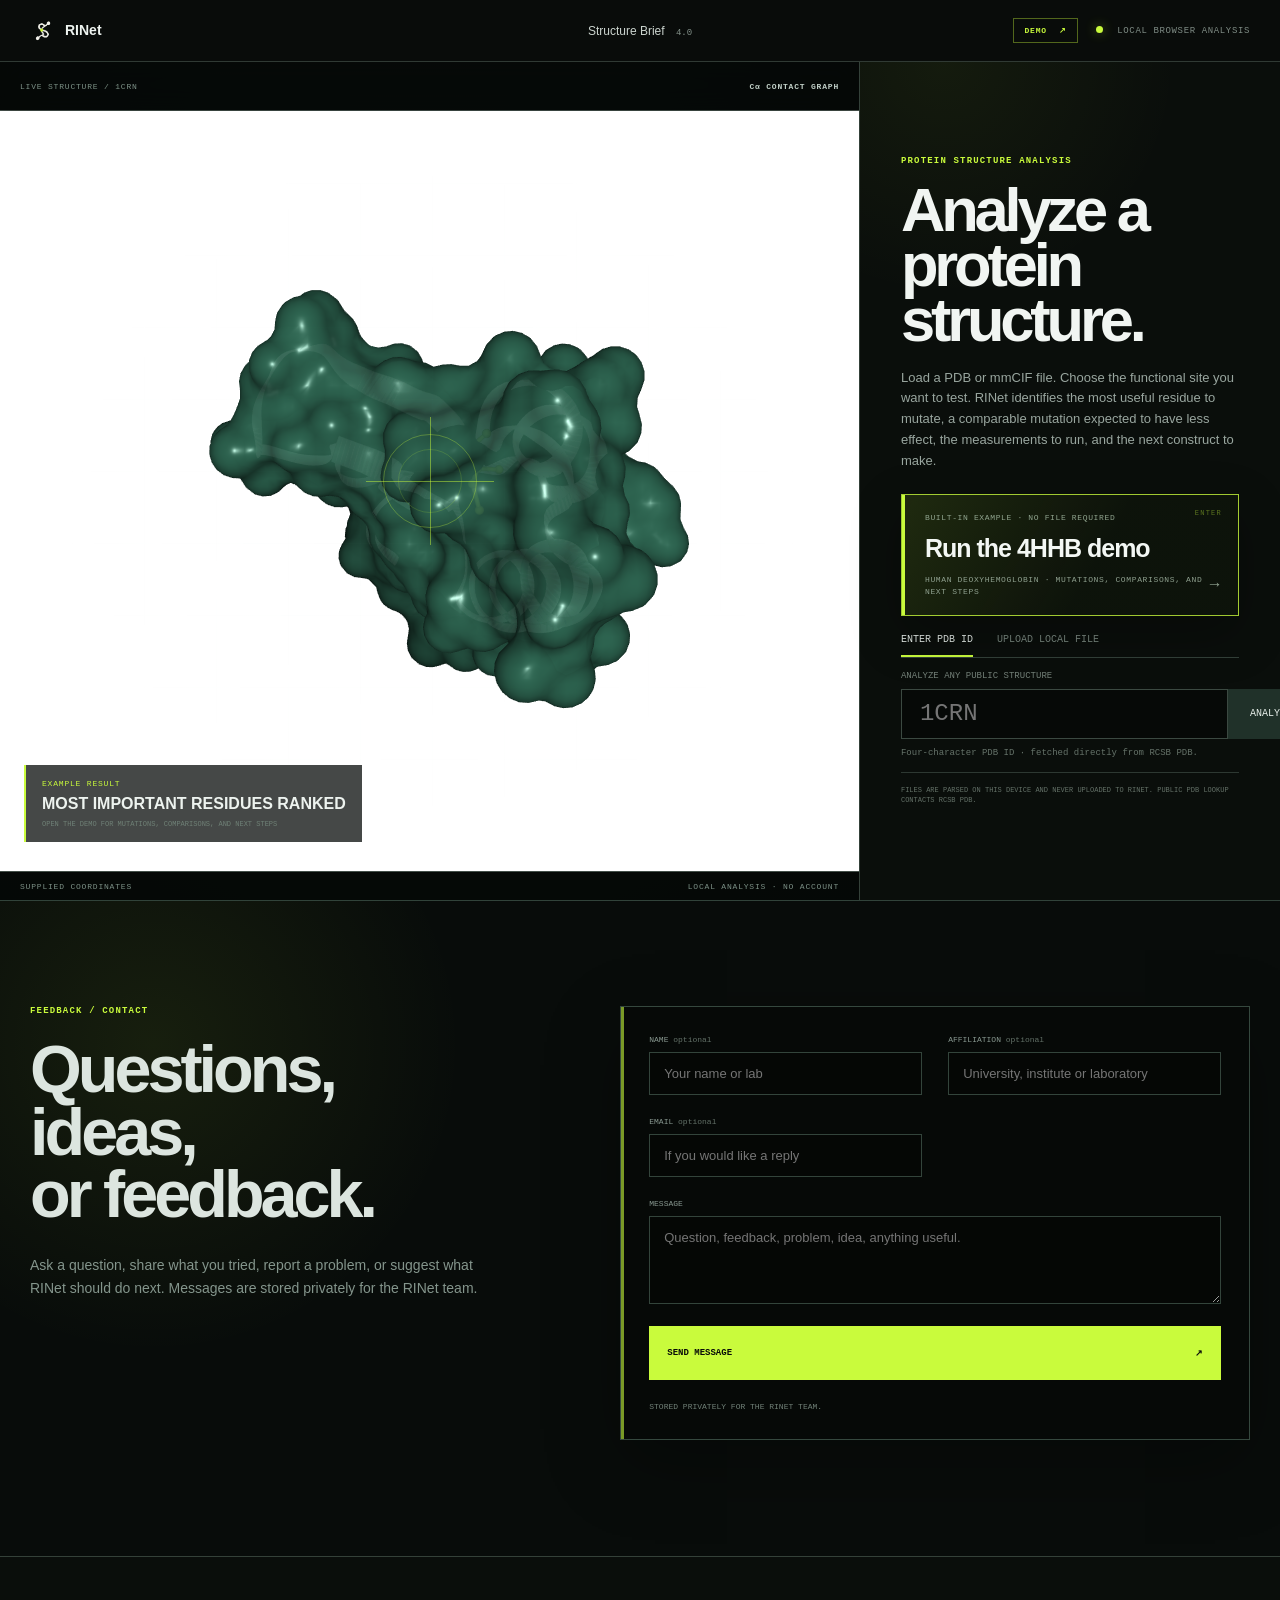
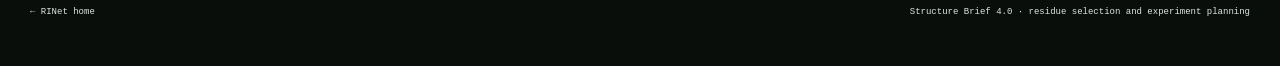
==== brief/index.html @ f5947a81 "Make demo instructions direct and actionable" ====
<!doctype html>
<html lang="en">
<head>
  <meta charset="utf-8">
  <meta name="viewport" content="width=device-width, initial-scale=1">
  <meta name="theme-color" content="#050806">
  <link rel="icon" type="image/png" sizes="any" href="/media/rinet-mark.png?v=20260816">
  <link rel="apple-touch-icon" href="/media/rinet-mark.png?v=20260816">
  <link rel="image_src" href="https://rinetlab.com/media/rinet-mark.png?v=20260816">
  <link rel="stylesheet" href="/contact.css?v=1">
  <link rel="stylesheet" href="/brief/brief.css?v=31">
  <title>Structure Brief | RINet</title>
  <meta name="description" content="Choose the protein site you care about. RINet identifies the most useful residue to mutate, a comparison mutation, the measurements to run, and what to test next.">
  <meta property="og:type" content="website">
  <meta property="og:url" content="https://rinetlab.com/brief/">
  <meta property="og:site_name" content="RINet">
  <meta property="og:title" content="RINet | Find the residue worth testing">
  <meta property="og:description" content="Choose a protein site, find the most useful residue to mutate, and get a comparison mutation and measurement plan.">
  <meta property="og:image" content="https://rinetlab.com/media/rinet-mark.png?v=20260816">
  <meta property="og:image:secure_url" content="https://rinetlab.com/media/rinet-mark.png?v=20260816">
  <meta property="og:image:type" content="image/png">
  <meta property="og:image:width" content="1254">
  <meta property="og:image:height" content="1254">
  <meta property="og:image:alt" content="RINet protein network mark">
  <meta itemprop="image" content="https://rinetlab.com/media/rinet-mark.png?v=20260816">
  <meta name="twitter:card" content="summary">
  <meta name="twitter:title" content="RINet | Find the residue worth testing">
  <meta name="twitter:description" content="Choose a protein site, find the most useful residue to mutate, and get a comparison mutation and measurement plan.">
  <meta name="twitter:image" content="https://rinetlab.com/media/rinet-mark.png?v=20260816">
  <meta name="twitter:image:alt" content="RINet protein network mark">
</head>
<body>
  <header class="app-header">
    <a class="brand" href="/"><img src="/media/rinet-mark.png?v=20260816" alt="">RINet</a>
    <div class="app-title">Structure Brief <i>4.0</i></div>
    <div class="header-actions"><a class="header-demo" href="/brief/?demo=1">Demo <span>↗</span></a><div class="privacy"><b></b> Local browser analysis</div></div>
  </header>

  <main>
    <section class="launch-screen" id="launchScreen" aria-labelledby="input-title">
      <div class="launch-visual" aria-label="Animated preview of the RINet structure analysis">
        <div class="preview-toolbar"><span>LIVE STRUCTURE / 1CRN</span><strong>Cα CONTACT GRAPH</strong></div>
        <div id="previewMolecule" aria-label="Protein structure preview"></div>
        <div class="preview-reticle" aria-hidden="true"><i></i><i></i></div>
        <div class="preview-callout"><span>EXAMPLE RESULT</span><strong>MOST IMPORTANT RESIDUES RANKED</strong><small>OPEN THE DEMO FOR MUTATIONS, COMPARISONS, AND NEXT STEPS</small></div>
        <div class="preview-footer"><span>SUPPLIED COORDINATES</span><span>LOCAL ANALYSIS · NO ACCOUNT</span></div>
      </div>

      <div class="launch-console">
        <p class="eyebrow">Protein structure analysis</p>
        <h1 id="input-title">Analyze a protein<br>structure.</h1>
        <p class="launch-summary">Load a PDB or mmCIF file. Choose the functional site you want to test. RINet identifies the most useful residue to mutate, a comparable mutation expected to have less effect, the measurements to run, and the next construct to make.</p>

        <button class="demo-button" id="demoButton" type="button">
          <span>Built-in example · no file required</span>
          <strong>Run the 4HHB demo</strong>
          <small>Human deoxyhemoglobin · mutations, comparisons, and next steps <b>→</b></small>
        </button>

        <div class="input-main">
          <div class="source-tabs" role="tablist" aria-label="Coordinate source">
            <button class="source-tab active" id="idTab" type="button" role="tab" aria-selected="true">Enter PDB ID</button>
            <button class="source-tab" id="fileTab" type="button" role="tab" aria-selected="false">Upload local file</button>
          </div>
          <div class="source-panel" id="idPanel">
            <form class="id-form" id="pdbForm">
              <label for="pdbId">Analyze any public structure</label>
              <div><input id="pdbId" name="pdbId" maxlength="4" autocomplete="off" spellcheck="false" placeholder="1CRN" aria-describedby="pdbHint"><button type="submit">Analyze</button></div>
              <small id="pdbHint">Four-character PDB ID · fetched directly from RCSB PDB.</small>
            </form>
          </div>
          <div class="source-panel hidden" id="filePanel">
            <input id="fileInput" type="file" accept=".pdb,.ent,.cif,.mmcif,text/plain" hidden>
            <button class="dropzone" id="dropzone" type="button">
              <span class="drop-icon">+</span>
              <strong>Choose or drop a PDB or mmCIF file</strong>
              <small>Coordinates stay in this tab · 25 MB recommended maximum</small>
            </button>
          </div>
        </div>

        <div class="status hidden" id="status" role="status"></div>
        <p class="boundary">Files are parsed on this device and never uploaded to RINet. Public PDB lookup contacts RCSB PDB.</p>
      </div>
    </section>

    <section class="results hidden" id="results" aria-live="polite">
      <div class="result-head">
        <div><p class="eyebrow">Analysis result</p><h2 id="structureName">Pending</h2></div>
        <form class="result-quick-form" id="resultPdbForm">
          <label for="resultPdbId">Or type another protein…</label>
          <div><input id="resultPdbId" name="resultPdbId" maxlength="4" autocomplete="off" spellcheck="false" placeholder="PDB ID" aria-label="Four-character PDB ID"><button type="submit" aria-label="Analyze this PDB ID">Analyze <span>→</span></button></div>
        </form>
        <div class="result-actions"><div class="receipt-id"><span>REPRODUCIBLE RECEIPT</span><strong id="receiptId">Pending</strong></div><button type="button" id="newAnalysis">Analyze another structure</button></div>
      </div>

      <nav class="section-rail" id="sectionRail" aria-label="Analysis sections" tabindex="0">
        <div class="section-rail-readout"><strong id="sectionCurrent">1</strong><span>/ 5</span><small id="sectionLabel">Structure</small></div>
        <ol>
          <li><a class="active" data-section-link data-section-label="Structure" href="#structureSection" aria-current="step"><i></i><span>Structure</span></a></li>
          <li><a data-section-link data-section-label="Design" href="#scoringSection"><i></i><span>Experiment design</span></a></li>
          <li><a data-section-link data-section-label="Sequence" href="#sequenceSection"><i></i><span>Sequence</span></a></li>
          <li><a data-section-link data-section-label="Checks" href="#validationSection"><i></i><span>Checks</span></a></li>
          <li><a data-section-link data-section-label="Plan" href="#decisionBrief"><i></i><span>Selected plan</span></a></li>
        </ol>
      </nav>

      <section class="molecule-workbench" id="structureSection" data-demo-section="Structure" aria-label="Interactive structure surface">
        <div class="molecule-stage-wrap">
          <div class="molecule-toolbar">
            <div><span>3D STRUCTURE</span><strong id="viewerLabel">Supplied coordinates</strong></div>
            <div class="viewer-controls">
              <button type="button" class="active" data-representation="surface">Surface</button>
              <button type="button" data-representation="cartoon">Cartoon</button>
              <label>Color <select id="viewerColor" aria-label="Structure color scheme"><option value="chain">Chain</option><option value="priority">RINet priority</option><option value="charge">Charge</option><option value="hydrophobicity">Hydrophobicity</option><option value="bfactor">B-factor / confidence field</option></select></label>
              <label>Background <select id="viewerBackground" aria-label="Viewer background"><option value="black">Black</option><option value="white">White</option></select></label>
              <button type="button" id="viewerSpin">Start rotation</button>
              <button type="button" id="viewerFit">Reset view</button>
            </div>
          </div>
          <div id="moleculeStage" aria-label="Rotatable molecular structure"></div>
          <div class="color-legend" id="colorLegend" aria-live="polite"><strong>CHAIN COLORS</strong><span id="colorLegendItems">Building legend…</span></div>
          <div class="surface-status" id="surfaceStatus" role="status"><i></i><div><span>STRUCTURE MAP</span><strong>BUILDING COLOR-CODED SURFACE</strong></div></div>
          <div class="analysis-reticle" aria-hidden="true"><i></i><i></i></div>
          <div class="structure-callout"><span>RESIDUE TO TEST FIRST</span><strong id="viewerCandidate">Pending</strong><small id="viewerCandidateReason">CALCULATING STRUCTURAL CONTACTS</small></div>
          <div class="viewer-readout"><span><b id="viewerCoverage">Pending</b> coordinate coverage</span><span><b id="viewerContacts">Pending</b> non-local contacts</span></div>
          <div class="viewer-boundary">SUPPLIED COORDINATES · STATIC STRUCTURE · NOT A TRAJECTORY</div>
        </div>
        <aside class="best-residues">
          <div class="intel-intro"><p class="eyebrow">Residue selection and experiment plan</p><h3>Choose the site you care about. RINet tells you what to build and measure.</h3><p class="hud-definition">RINet tests how strongly each residue is mechanically connected to the chosen site. It ranks the residues, proposes a small first mutation, and finds a structurally similar comparison mutation expected to affect the site less.</p><p id="hudThesis">Choose a functional site to find the first residue to test.</p></div>
          <div class="intel-cards">
            <article><span>BUILD THIS MUTATION FIRST</span><strong id="hudMutation">Pending</strong><small id="hudMutationNote">Waiting for coordinates</small></article>
            <article><span>BUILD THIS COMPARISON</span><strong id="hudControl">Pending</strong><small>Run it in the same batch as the first mutation and wild type.</small></article>
            <article class="intel-risk"><span>RESULT TO LOOK FOR</span><strong id="hudGate">Pending</strong><small id="hudGateNote">Only interpret function if abundance and fold/assembly remain acceptable.</small></article>
          </div>
          <div class="ranked-title"><span>10 MOST USEFUL RESIDUES TO TEST</span><small>Click any residue to see its mutation and experiment</small></div>
          <div id="bestResidueRows"></div>
          <p class="best-boundary">The ranking is recalculated for the functional site selected below. A result is useful when the mutation changes function more than its comparison and the protein still expresses and folds or assembles.</p>
        </aside>
      </section>

      <a class="result-scroll-cue" id="resultScrollCue" href="#scoringSection" aria-label="Continue to experiment design"><b>SCROLL</b><span id="scrollCueLabel">Next: design a controlled experiment</span><i></i></a>
      <button class="demo-skip-status" id="demoSkipStatus" type="button" aria-label="Stop the automatic tour"><span>Auto tour</span><strong>Scrolling… · click to stop</strong><i></i></button>

      <div class="analysis-status" id="analysisStatus" role="status">Analysis ready · coordinates remained on this device.</div>

      <div class="metric-strip">
        <div><span>Residues</span><strong id="residueMetric">Pending</strong></div>
        <div><span>Atoms</span><strong id="atomMetric">Pending</strong></div>
        <div><span>Chains</span><strong id="chainMetric">Pending</strong></div>
        <div><span>Structural contacts</span><strong id="contactMetric">Pending</strong></div>
        <div><span>Confidence / B field</span><strong id="bMetric">Pending</strong></div>
      </div>

      <section class="evidence-lab" id="scoringSection" data-demo-section="Panel" aria-labelledby="evidence-lab-title">
        <div class="evidence-lab-head">
          <div><p class="eyebrow">From protein structure to a lab-ready test</p><h3 id="evidence-lab-title">Find the most useful residue to mutate.</h3><p>Choose a ligand pocket, chain interface, or known functional residues. RINet calculates how strongly every other residue is mechanically connected to that site, ranks the residues, and gives the top mutation a structurally similar comparison mutation. Run both with wild type to test whether the selected residue has a specific functional effect.</p></div>
          <div class="lens-picker-wrap"><span>QUESTION TO TEST</span><div class="lens-picker" role="tablist" aria-label="Structural question">
            <button class="active" type="button" role="tab" aria-selected="true" data-scoring-lens="general">Best residue to test</button>
            <button type="button" role="tab" aria-selected="false" data-scoring-lens="ligand">Ligand-pocket residue</button>
            <button type="button" role="tab" aria-selected="false" data-scoring-lens="interface">Interface residue</button>
            <button type="button" role="tab" aria-selected="false" data-scoring-lens="allostery">Distant residue</button>
            <button type="button" role="tab" aria-selected="false" data-scoring-lens="stability">Protein stability</button>
            <button type="button" role="tab" aria-selected="false" data-scoring-lens="antibody">Antibody binding</button>
          </div><small>Choose the kind of residue you want to test. RINet will rerank the protein for that question.</small></div>
        </div>
        <nav class="experiment-spine" aria-label="Experiment workflow">
          <a href="#questionSetup"><span>01 · QUESTION</span><strong id="workflowQuestion">Which mutation is most likely to affect the chosen functional site?</strong><p class="workflow-answer"><b>Test this site and readout</b><em id="workflowTarget">Calculating…</em></p></a>
          <a href="#candidateControlStep"><span>02 · FIRST MUTATION</span><strong>Which residue should I mutate first?</strong><p class="workflow-answer"><b>Build this mutation</b><em id="workflowCandidate">Calculating…</em></p></a>
          <a href="#candidateControlStep"><span>03 · COMPARISON</span><strong>Which similar mutation should have less effect?</strong><p class="workflow-answer"><b>Build this comparison mutation</b><em id="workflowControl">Calculating…</em></p></a>
          <a href="#measurementStep"><span>04 · MEASUREMENTS</span><strong>What should I measure for every construct?</strong><p class="workflow-answer"><b>Run these measurements</b><em id="workflowMeasurements">Function + abundance + fold/assembly</em></p></a>
          <a href="#interpretationStep"><span>05 · INTERPRETATION</span><strong>Was the functional effect specific, or was the protein damaged?</strong><p class="workflow-answer"><b>Current result</b><em id="workflowInterpretation">Awaiting measurements</em></p></a>
          <a href="#interpretationStep"><span>06 · NEXT STEP</span><strong>What should I build after these results?</strong><p class="workflow-answer"><b>Do this next</b><em id="workflowNext">Enter the measurements to choose the next construct</em></p></a>
        </nav>
        <section class="target-director" aria-labelledby="targetDirectorTitle">
          <div class="target-director-copy"><span>01 / FUNCTIONAL SITE</span><h4 id="targetDirectorTitle">Which part of the protein do you want to affect?</h4><p>Choose a ligand pocket or chain interface, or enter residues already known to control activity. RINet recalculates which other residues are most strongly connected to that site.</p></div>
          <div class="target-director-controls">
            <label for="targetSelect">Resolved targets in this structure</label>
            <select id="targetSelect" aria-label="Functional target"></select>
            <label for="manualTargetInput">Known site residues (optional)</label>
            <div><input id="manualTargetInput" placeholder="A:87, A:92, B:145"><button id="applyManualTarget" type="button">Calculate this target</button></div>
            <p id="targetStatus" role="status">Building target choices from the coordinate record…</p>
          </div>
          <div class="mechanics-readout" aria-label="Mechanical response calculation">
            <article><span>SELECTED TARGET</span><strong id="mechanicalTargetLabel">Calculating…</strong><small id="mechanicalTargetCount">—</small></article>
            <article><span>ELASTIC NETWORK</span><strong id="mechanicalNetworkSize">Calculating…</strong><small>Uniform Cα springs at 8.5 Å</small></article>
            <article><span>CUTOFF CHECK</span><strong>8.0 / 8.5 / 9.0 Å</strong><small id="mechanicalSolverStatus">Three independent networks</small></article>
            <article><span>PRIMARY OUTPUT</span><strong>Residues most likely to affect this site</strong><small>Predicted change at the selected site when contacts around each residue are weakened</small></article>
          </div>
        </section>
        <div class="lens-context" id="questionSetup">
          <div class="assay-setup-copy"><span>01 / QUESTION</span><h4>Define the functional readout</h4><p>Name the measurement that represents function in your system. This changes the experiment sheet, not the structural calculation.</p></div>
          <div class="assay-setup-form"><label for="assayInput">Primary functional readout</label><div><input id="assayInput" maxlength="180" placeholder="Loading a suggested readout…"><button id="applyAssay" type="button">Use this readout</button><button id="resetAssay" class="secondary" type="button">Use RINet suggestion</button></div><div class="hypothesis-feedback" id="assayFeedback" role="status">Loading the suggested assay…</div></div>
        </div>

        <details class="calculation-details">
          <summary>See the physical model, equation, parameters, and exact ranking</summary>
          <div class="model-explanation"><span>SELECTED-SITE MECHANICAL RESPONSE</span><p id="lensDescription">Calculating the selected site response.</p><code id="mechanicalEquation">(H + λI)u = fₜ; Sᵢ(T) = Σe∋i ⟨[nₑ·(uₚ−u_q)]²⟩x,y,z; ΔJₜ ≈ εSᵢ</code><p id="mechanicalModelDetail">H is the anisotropic-network Hessian; balanced unit forces are applied to the selected site along x, y and z.</p><code id="scoreEquation">Loading exact ranking equation…</code></div>
        </details>

        <section class="adaptive-cycle" id="candidateControlStep" aria-labelledby="adaptive-cycle-title">
          <div class="adaptive-cycle-head">
            <div><span>02–03 / MUTATION + COMPARISON</span><h4 id="adaptive-cycle-title">Build the top mutation and its comparison in the same batch.</h4><p>Each proposed mutation is paired with a residue that has similar chemistry and local structure but is predicted to affect the chosen functional site less. If both mutations behave alike, the ranking did not identify a site-specific effect. Probable disulfides are excluded because breaking a covalent bond would confuse the result.</p></div>
            <div class="adaptive-cycle-actions">
              <label>Panel size <select id="adaptivePanelSize"><option value="6">6</option><option value="8" selected>8</option><option value="12">12</option></select></label>
              <button type="button" id="rebuildAdaptivePanel">Build a new construct list</button>
              <button type="button" id="downloadAdaptiveTemplate">Download result template</button>
              <label class="adaptive-import" for="adaptiveResultsFile">Import completed CSV<input id="adaptiveResultsFile" type="file" accept=".csv,text/csv" hidden></label>
            </div>
          </div>
          <div class="demo-data-note hidden" id="adaptiveDemoNote"><span>BUILT-IN DEMO</span><strong>Synthetic results are already filled.</strong><p>The % WT values below are not published 4HHB measurements. They are included only to demonstrate result classification and next-experiment selection.</p></div>
          <div class="adaptive-table-wrap">
            <table class="adaptive-table">
              <thead><tr><th>Construct</th><th>Why it is included</th><th>Residue / mutation</th><th>Structural rationale</th><th>Function<br><small>% WT</small></th><th>Abundance<br><small>% WT</small></th><th>Fold / assembly<br><small>% WT</small></th><th>Interpretation</th></tr></thead>
              <tbody id="adaptivePanelRows"><tr><td colspan="8">Building the first round…</td></tr></tbody>
            </table>
          </div>
          <div class="measurement-intro" id="measurementStep"><span>04 / MEASUREMENTS</span><strong>Enter three values for every construct.</strong><p>Function answers the biological question. Abundance and fold/assembly show whether the construct still produced usable protein. Without both quality checks, a functional loss cannot be assigned to the selected site.</p></div>
          <div class="adaptive-result-bar">
            <div><label>Functional-effect threshold <input id="adaptiveFunctionThreshold" type="number" min="1" max="100" step="1" value="20">%</label><label>Protein-quality cutoff <input id="adaptiveIntegrityFloor" type="number" min="1" max="100" step="1" value="75">% WT</label></div>
            <div><button type="button" class="secondary" id="loadAdaptiveExample">Fill example measurements</button><button type="button" id="analyzeAdaptiveResults">Tell me what the results mean and what to do next</button></div>
          </div>
          <div class="adaptive-status" id="adaptiveStatus" role="status"><strong>Construct list ready.</strong><span>Enter function, abundance, and fold/assembly for each construct, or use the CSV template.</span></div>
          <div class="adaptive-next" id="interpretationStep">
            <div><span>05–06 / RESULT + NEXT STEP</span><h5>Did the residue affect function, or did the mutation damage the protein?</h5><p id="adaptivePosteriorSummary">Complete all three measurements for at least two proposed mutations and one comparison mutation.</p></div>
            <div id="adaptivePosterior" class="adaptive-posterior"><span>No measurements entered</span></div>
            <div id="adaptiveNextRows" class="adaptive-next-rows"><p>Enter the measurements above. RINet will then state which construct to build next and why.</p></div>
          </div>
          <details class="design-details">
            <summary>How the residue ranking and comparison mutation are calculated</summary>
            <p class="design-details-lead">Every proposed mutation is ranked for the same user-chosen functional site. Its comparison residue has similar local chemistry and structure but a lower predicted effect on that site. Run both mutations to test whether the higher-ranked residue really gives a more specific result.</p>
            <div class="mechanism-hypotheses" aria-label="Targeted mechanical experiment logic">
              <article><span>01</span><strong>Define the target</strong><p>Use a ligand pocket, biological interface, or experimentally established residue set.</p></article>
              <article><span>02</span><strong>Solve the response</strong><p>Apply balanced forces to the target and solve the anisotropic elastic network along three axes.</p></article>
              <article><span>03</span><strong>Check robustness</strong><p>Repeat at 8.0, 8.5 and 9.0 Å so a fragile network cutoff does not silently drive the result.</p></article>
              <article><span>04</span><strong>Change local constraints</strong><p>Choose a substitution that removes or alters side-chain contacts without automatically choosing the most destructive mutation.</p></article>
              <article><span>05</span><strong>Run the comparison</strong><p>Test a structurally similar mutation predicted to affect the chosen site less. If both mutations behave alike, the ranking did not isolate a specific residue effect.</p></article>
            </div>
            <div class="adaptive-metrics" aria-label="Panel design diagnostics">
              <article><span>DISTANCE FROM FUNCTIONAL SITE</span><strong id="adaptiveCoverage">—</strong><small>Range of distances covered by the proposed mutations.</small></article>
              <article><span>RANKING STABILITY</span><strong id="adaptiveBaseline">—</strong><small>Average stability of the proposed mutations across the three network cutoffs.</small></article>
              <article><span>MEAN PREDICTED-EFFECT REDUCTION</span><strong id="adaptiveSeparation">—</strong><small>How much lower the comparison mutations rank for predicted effect on the chosen site.</small></article>
              <article><span>COMPARISON MUTATIONS</span><strong id="adaptiveControls">—</strong><small>Structurally similar residues predicted to affect the chosen site less.</small></article>
            </div>
          </details>
          <div class="prior-art-boundary">
            <div><span>SCIENTIFIC BASIS</span><strong>Established mechanics; a new experiment-design integration</strong></div>
            <article><a href="https://doi.org/10.1016/S0006-3495(01)76033-X" target="_blank" rel="noreferrer">Anisotropic Network Model ↗</a><p>A Cα elastic network provides the directional Hessian used for near-native collective response.</p></article>
            <article><a href="https://pmc.ncbi.nlm.nih.gov/articles/PMC2913187/" target="_blank" rel="noreferrer">Perturbation-response scanning ↗</a><p>Linear response to residue forces has been used to connect structural perturbations with observed conformational change.</p></article>
            <article><a href="https://doi.org/10.1016/j.jmb.2022.167696" target="_blank" rel="noreferrer">ENM parameter analysis ↗</a><p>The 8.5 Å primary cutoff and the three-cutoff check follow published evaluation of elastic-network parameterization.</p></article>
            <article><a href="https://pmc.ncbi.nlm.nih.gov/articles/PMC9017885/" target="_blank" rel="noreferrer">Dynamic Coupling Index ↗</a><p>Normalizing a site's response by background compliance is established; RINet extends the idea to a selected target-region cross-compliance contrast.</p></article>
            <article><a href="https://pmc.ncbi.nlm.nih.gov/articles/PMC8767309/" target="_blank" rel="noreferrer">Allosteric-site benchmark ↗</a><p>Energy-weighted bond-propensity methods show why predicted long-range effects should be benchmarked against known allosteric systems.</p></article>
            <article><span>RINET TARGETED MECHANOCHEMICAL CONTRAST</span><p>RINet links the calculation to the lab decision: choose a functional site; calculate which residues should affect it; check whether the ranking survives three network cutoffs; choose a mutation from observed local contacts; find a structurally similar comparison mutation; collect function, abundance and fold/assembly; then choose the next construct from the result. Prospective performance must still be established on held-out systems.</p></article>
          </div>
        </section>

        <div class="residue-inspector-heading"><p class="eyebrow">Residue-level audit</p><h4>Why this residue ranks above the comparison</h4><p>Inspect the predicted effect on the chosen site, stability across network cutoffs, local contacts, mutation chemistry, and the structurally matched comparison residue.</p></div>
        <div class="evidence-residue-picker" id="evidenceResiduePicker" aria-label="Top ten ranked residues"></div>
        <article class="selected-action" aria-labelledby="selected-action-title">
          <div class="selected-action-head"><div><span>WHAT TO DO WITH THIS RESIDUE</span><h4 id="selected-action-title"><strong id="selectedActionResidue">Pending</strong><em id="selectedActionScore">—</em></h4></div><p id="selectedActionBoundary">Structure-derived ranking; not a probability of function.</p></div>
          <div class="selected-action-buttons"><button type="button" id="copySelectedTest">Open experiment sheet</button><button type="button" id="downloadConstructs">Download construct list</button><button type="button" id="actionFocusStructure">Show in 3D</button><button type="button" id="actionOpenSequence">Show in sequence</button><button type="button" id="actionOpenExperiment">See full rationale</button></div>
          <div class="selected-action-grid">
            <div><span>WHY THIS RESIDUE RANKS FIRST</span><p id="selectedActionReason">Pending</p></div>
            <div><span>BUILD THESE CONSTRUCTS</span><p id="selectedActionMutation">Pending</p></div>
            <div><span>BUILD THIS COMPARISON</span><p id="selectedActionControl">Pending</p></div>
            <div><span>MEASURE THESE OUTPUTS</span><p id="selectedActionAssay">Pending</p></div>
          </div>
          <div class="selected-action-rule"><span>THIS RESULT SUPPORTS THE RESIDUE IF</span><p id="selectedActionRule">Pending</p></div>
          <p class="selected-action-status" id="selectedActionStatus" role="status">Select a ranked residue to update the construct and measurement plan.</p>
        </article>
        <section class="atomic-evidence" aria-labelledby="atomic-evidence-title">
          <div class="atomic-evidence-head">
            <div><span>COORDINATE EVIDENCE</span><h4 id="atomic-evidence-title">What atoms touch this residue?</h4><p id="atomicEvidenceIntro">Select a residue to inspect its atom-level partners before choosing a mutation.</p></div>
            <p>These atom contacts show what the side-chain replacement can change locally. The elastic-network calculation above estimates how strongly that residue is connected to the chosen functional site.</p>
          </div>
          <div class="atomic-evidence-metrics" aria-label="Atom-level interaction summary">
            <article><span>ATOMIC PARTNERS</span><strong id="atomicPartnerCount">—</strong><small>unique residue or bound-group partners</small></article>
            <article><span>POLAR PROXIMITY</span><strong id="atomicPolarCount">—</strong><small>N/O/S geometry; not formal H-bond assignment</small></article>
            <article><span>IONIC GEOMETRY</span><strong id="atomicIonicCount">—</strong><small>oppositely charged side-chain atoms</small></article>
            <article><span>HYDROPHOBIC</span><strong id="atomicHydrophobicCount">—</strong><small>non-polar side-chain contacts</small></article>
            <article><span>AROMATIC</span><strong id="atomicAromaticCount">—</strong><small>ring-atom proximity; not stacking energy</small></article>
            <article><span>LIGAND / METAL</span><strong id="atomicLigandCount">—</strong><small>direct bound-group contacts</small></article>
          </div>
          <div class="atomic-evidence-grid">
            <article>
              <div class="panel-head"><span>OBSERVED IN THIS MODEL</span><strong id="atomicEvidenceResidue">Pending</strong></div>
              <div class="atomic-evidence-rows" id="atomicEvidenceRows"><p>No residue selected.</p></div>
            </article>
            <article>
              <div class="panel-head"><span>FIRST MUTATION: CONTACT CAPABILITIES</span><strong id="atomicMutationLabel">Pending</strong></div>
              <p class="atomic-mutation-summary" id="atomicMutationSummary">The mutation-specific comparison will appear here.</p>
              <div class="atomic-change-rows" id="atomicChangeRows"></div>
              <p class="atomic-boundary" id="atomicBoundary">Side-chain replacement changes atom identity and geometry. A modeled mutant, energetic calculation, and experiment are still required.</p>
            </article>
          </div>
          <div class="atomic-contrast">
            <div><span>WHY THIS RESIDUE RANKS ABOVE ITS COMPARISON</span><strong id="atomicContrastTitle">Pending</strong><p id="atomicContrastSummary">The exact score differences will appear here.</p></div>
            <div class="atomic-contrast-rows" id="atomicContrastRows"></div>
          </div>
        </section>
        <div class="evidence-lab-grid">
          <article class="residue-audit">
            <div class="panel-head"><span>01 / SCORE BREAKDOWN</span><strong id="auditResidue">Pending</strong></div>
            <p id="auditSummary">Select a ranked residue to inspect every score component.</p>
            <div class="contribution-chart" id="contributionChart"></div>
            <div class="audit-detail"><span>MUTATION CHEMISTRY</span><p id="auditMutation">Pending</p></div>
            <div class="audit-detail"><span>WHY THIS COMPARISON WAS CHOSEN</span><p id="auditControl">Pending</p></div>
          </article>
          <article class="network-panel">
            <div class="panel-head"><span>02 / CONTACT GRAPH</span><strong>Force-directed layout</strong></div>
            <svg id="networkMap" viewBox="0 0 620 420" role="img" aria-label="Residue interaction network projection linked to the selected residue"></svg>
            <p>Each edge is a Cα contact under the active cutoff. Click any node to select that residue. The 2D positions are a graph layout, not a physical trajectory.</p>
          </article>
        </div>
      </section>

      <section class="scientific-contract" aria-labelledby="scientific-contract-title">
        <div class="contract-copy">
          <p class="eyebrow">Method scope</p>
          <h3 id="scientific-contract-title">What RINet calculates</h3>
          <p>RINet turns a known functional site into a residue mutation experiment. It builds a directional Cα elastic network, calculates how strongly every residue is connected to the chosen site, repeats the ranking at three contact cutoffs, checks what each substitution can change locally, and chooses a structurally similar comparison mutation predicted to affect the site less.</p>
        </div>
        <div class="contract-grid">
          <article><span>INPUT</span><strong>Structure</strong><p>Author chain IDs, residue numbering, ligands, missing atoms and quality fields remain visible.</p></article>
          <article><span>CALCULATION</span><strong>Target → mechanical response</strong><p>Directional elastic response, normalized cross-compliance, cutoff robustness, and mutation-specific local constraints.</p></article>
          <article><span>EXPERIMENT OUTPUT</span><strong>Mutation + comparison + next step</strong><p>Construct list, function and protein-quality measurements, result interpretation, and the next construct to build.</p></article>
          <article><span>MODEL REGIME</span><strong>Near-native linear mechanics</strong><p>Use atomistic energy, ensembles or MD as a separate layer when relaxation, solvent, kinetics or large state changes determine the question.</p></article>
        </div>
      </section>

      <section class="sequence-workbench" id="sequenceSection" data-demo-section="Sequence" aria-labelledby="sequence-title">
        <div class="sequence-head">
          <div><p class="eyebrow">Sequence and coordinates</p><h3 id="sequence-title">Sequence mapped to author residue numbering</h3></div>
          <div class="sequence-actions"><button type="button" id="copyFasta">View / copy FASTA</button><a id="openBlast" href="https://blast.ncbi.nlm.nih.gov/Blast.cgi?PROGRAM=blastp&amp;PAGE_TYPE=BlastSearch" target="_blank" rel="noreferrer">Open BLAST with sequence</a></div>
        </div>
        <div class="sequence-note" id="specialRegionNote">Author chain IDs and residue numbers are preserved. Missing coordinates and insertion codes are shown.</div>
        <div class="chain-tabs" id="sequenceChainTabs" role="tablist" aria-label="Sequence chain"></div>
        <div class="sequence-strip" id="sequenceStrip" aria-live="polite"></div>
        <div class="sequence-legend"><span><i class="rank-one"></i>primary</span><span><i class="ranked"></i>ranked</span><span><i class="selected"></i>selected</span><span><i class="cdr"></i>CDR heuristic</span><span>Conservation is <b>not scored</b> until an external sequence analysis is supplied.</span></div>
      </section>

      <section class="validation-studio" id="validationSection" data-demo-section="Checks" aria-labelledby="validation-title">
        <div class="validation-head">
          <div><p class="eyebrow">Mechanical-model checks</p><h3 id="validation-title">Does the target response survive basic challenges?</h3></div>
          <p>Known residues are applied after ranking. The panels report reference-site recovery, elastic-network cutoff sensitivity, and an optional second-structure comparison.</p>
        </div>
        <div class="validation-grid">
          <article><span>A / KNOWN-SITE RECOVERY</span><h4 id="benchmarkStatus">Checking benchmark manifest…</h4><div id="benchmarkRows"></div><p id="benchmarkBoundary"></p></article>
          <article><span>B / ELASTIC-CUTOFF SENSITIVITY</span><h4>Target-sensitivity stability at 8.0, 8.5 and 9.0 Å</h4><div id="sensitivityRows"></div><p>Large sensitivity-rank changes indicate dependence on network construction and lower the displayed robustness term.</p></article>
          <article><span>C / SECOND CONFORMATION</span><h4>Compare the same protein in another state</h4><input id="stateFileInput" type="file" accept=".pdb,.ent,.cif,.mmcif,text/plain" hidden><label id="stateFileButton" for="stateFileInput">Choose second PDB/mmCIF</label><div id="stateComparison">No second state loaded. RINet will compare matched chain/residue identifiers, contact changes and rank shifts.</div></article>
          <article><span>D / SCOPE OF THIS CHECK</span><h4>Reference check, not general validation</h4><p>The built-in known sites test whether the ranking recovers established structural anchors in selected examples. It is not a substitute for blinded multi-protein benchmarking against mutational, allosteric, evolutionary or MD datasets.</p></article>
          <article class="validation-import"><span>E / LAB BENCHMARK</span><h4>Test this ranking against your own mutational labels</h4><p>Import positive and negative residues for this structure. RINet reports AUROC for the complete score, target sensitivity, target distance and Cα degree. Optional conservation, MD or external scores are evaluated beside them.</p><div class="validation-import-actions"><input id="validationLabelsFile" type="file" accept=".csv,text/csv" hidden><label for="validationLabelsFile">Import label CSV</label><button type="button" id="downloadValidationTemplate">Download template</button></div><div id="validationImportResult">No label set imported. Required columns: chain, residue, known_functional. Optional: insertion, conservation_score, md_score, external_score.</div></article>
        </div>
      </section>

      <section class="ai-guidance" id="decisionBrief" data-demo-section="Experiment" aria-labelledby="guidance-title">
        <div class="guidance-heading">
          <div><p class="eyebrow">Experiment for the selected residue</p><h3 id="guidance-title">Build these constructs, run these measurements, then make this decision</h3></div>
          <div class="deterministic-seal"><strong>CALCULATION DETAILS</strong><span>REPRODUCIBLE RANKING</span><small>The score equation and structural evidence are shown above.</small></div>
        </div>
        <div class="guidance-summary">
          <article class="summary-identity"><span>PDB ANNOTATION</span><strong id="guidanceIdentity">Protein structure</strong><small id="guidanceIdentityNote">Reading the coordinate record.</small></article>
          <article class="summary-use"><span>RELEVANT ASSAY</span><strong id="guidanceUseCase">Experiment design</strong><small id="guidanceUseCaseNote">Based on the supplied metadata and structure.</small></article>
          <article class="summary-action"><span>BUILD THIS MUTATION FIRST</span><strong id="guidanceMutation">Pending</strong><small id="guidancePrimaryReason">Waiting for analysis</small></article>
          <article class="summary-gate"><span>RESULT TO LOOK FOR</span><strong id="guidanceGate">Pending</strong><small id="guidanceConfidence">Input quality will appear here.</small></article>
        </div>
        <div class="guidance-grid">
          <article><span>01 / QUESTION</span><p id="guidanceHypothesis">The structural question will appear here.</p></article>
          <article><span>02 / DO THIS</span><p id="guidanceExperiment">The mutations and measurements will appear here.</p></article>
          <article><span>03 / RESULT THAT SUPPORTS IT</span><p id="guidanceAdvance">The result to look for will appear here.</p></article>
          <article><span>04 / IF IT DOES NOT</span><p id="guidanceStop">The next action will appear here.</p></article>
        </div>

        <section class="discovery-radar" aria-labelledby="discovery-title">
          <div class="discovery-head">
            <div><p class="eyebrow">Experiment template</p><h4 id="discovery-title">Select the intended use</h4></div>
            <p>Choose the kind of study you are running. This updates the measurements below; it does not change the residue ranking.</p>
          </div>
          <div class="discovery-modes" role="tablist" aria-label="Experiment type">
            <button class="active" type="button" role="tab" aria-selected="true" data-discovery-mode="biology"><span>01</span>STRUCTURE–FUNCTION</button>
            <button type="button" role="tab" aria-selected="false" data-discovery-mode="engineering"><span>02</span>ENGINEERING</button>
            <button type="button" role="tab" aria-selected="false" data-discovery-mode="translation"><span>03</span>VARIANT</button>
            <button type="button" role="tab" aria-selected="false" data-discovery-mode="mechanism"><span>04</span>MECHANISM</button>
          </div>
          <div class="discovery-console">
            <div class="discovery-thesis">
              <span id="discoveryModeLabel">BIOLOGY MODE</span>
              <h5 id="discoveryTitle">General structure–function test</h5>
              <p id="discoveryThesis">Build the highest-ranked mutation and its structurally matched comparison.</p>
              <div class="discovery-grounding"><i></i><span id="discoveryGrounding">Source: supplied PDB metadata, coordinates, and residue graph.</span></div>
            </div>
            <div class="discovery-panels">
              <article><span>TEST</span><p id="discoveryOpportunity">Build the selected mutation, its comparison mutation, and wild type.</p></article>
              <article><span>MEASURE</span><p id="discoveryProgram">Measure molecular integrity before the protein-specific functional readout.</p></article>
              <article><span>DECISION</span><p id="discoveryQuestion">Did the proposed mutation change function more than the comparison mutation while the fold remained intact?</p></article>
            </div>
          </div>
          <div class="deterministic-note"><span>WHAT CHANGES</span><p>The study type changes the measurement plan. The selected residue and comparison mutation still come from the structure calculation above.</p></div>
        </section>

        <section class="experiment-blueprint" aria-labelledby="blueprint-title">
          <div class="blueprint-head"><span>EXPERIMENT PLAN</span><h4 id="blueprint-title">Selected-residue assay plan</h4><p>Begin with the smallest chemical perturbation. Measure protein quality before interpreting the functional readout.</p></div>
          <div class="blueprint-grid">
            <article class="mutation-ladder"><span>A / MUTATION SET</span><h5>Side-chain perturbations</h5><ol><li><b>First probe</b><strong id="mutationConservative">Pending</strong><small>Smallest interpretable property change available; not assumed to be functionally conservative.</small></li><li><b>Property removal</b><strong id="mutationNeutral">Pending</strong><small>Removes or reduces the main side-chain property.</small></li><li><b>Stronger follow-up</b><strong id="mutationStress">Pending</strong><small>Used only after the first construct can be interpreted.</small></li></ol></article>
            <article class="assay-gates"><span>B / MEASUREMENT ORDER</span><h5>Measurements</h5><ol><li><b>0</b><p>Confirm author numbering, expression-construct sequence, and assay dynamic range.</p></li><li><b>1</b><p id="guidanceIntegrity">Check abundance plus one folding or stability readout.</p></li><li><b>2</b><p id="guidanceFunction">Measure the protein-specific functional output.</p></li><li><b>3</b><p id="guidanceSpecificity">Run the proposed mutation, comparison mutation, and wild type in the same batch.</p></li></ol></article>
            <article class="diagnostic-matrix"><span>C / WHAT THE RESULT MEANS</span><h5>Four common outcomes</h5><div><b>Function changes; quality holds</b><p id="diagnosticAdvance">Repeat the result, then test a stronger mutation at the same residue.</p></div><div><b>Function and quality both fall</b><p id="diagnosticFold">Treat as a stability, expression, or assembly defect first.</p></div><div><b>Both mutations behave alike</b><p id="diagnosticControl">Do not prioritize this residue; test the next-ranked residue or revise the assay.</p></div><div><b>No measurable effect</b><p id="diagnosticNext">Check assay sensitivity, then build the next-ranked mutation.</p></div></article>
            <article class="alternative-models"><span>D / OTHER POSSIBLE CAUSES</span><h5>What else could explain the result?</h5><ul><li id="alternatePacking">Local packing change rather than a specific functional pathway.</li><li id="alternateExpression">Expression, trafficking or folding loss rather than site-specific biology.</li><li id="alternateContext">The supplied static state may not represent the assay-relevant conformation.</li></ul><div class="next-site"><span>IF INCONCLUSIVE, BUILD THIS NEXT</span><strong id="guidanceNext">Pending</strong></div></article>
          </div>
        </section>

        <div class="guidance-note"><strong>Interpretation limit</strong><span>The structure does not specify assay conditions, cellular context, replicate count, or a meaningful effect-size threshold. Set these from the experimental system before ordering constructs.</span></div>
      </section>

      <details class="technical-details">
        <summary><span>Methods and full results</span><small>Coordinate record · quality flags · contact table · reproducible methods</small></summary>
        <div class="analysis-grid">
          <section class="analysis-section">
            <div class="section-head"><span>02</span><h3>Coordinate record</h3></div>
            <table>
              <thead><tr><th>Chain</th><th>Residues</th><th>Atoms</th><th>Sequence span</th><th>Gaps / breaks</th></tr></thead>
              <tbody id="chainRows"></tbody>
            </table>
            <div class="inventory" id="inventory"></div>
          </section>

          <section class="analysis-section">
            <div class="section-head"><span>03</span><h3>Structural flags</h3></div>
            <div class="flag-list" id="flagList"></div>
          </section>
        </div>

        <section class="analysis-section topology">
          <div class="section-head"><span>04</span><h3>Contact-dense residues</h3><p>Cα ≤ 8.0 Å · adjacent residues excluded</p></div>
          <div class="topology-grid" id="topologyRows"></div>
          <p class="scope-note">Contact degree is a geometric descriptor, not proof of functional importance or allosteric causality.</p>
        </section>

        <section class="expert-ranking">
          <div class="section-head"><span>05</span><h3>Complete expert ranking</h3><p>All parsed residues · sortable evidence record</p></div>
          <label class="ranking-filter">Filter chain, residue or feature <input id="rankingFilter" type="search" placeholder="Example: chain B, ligand, interchain, HIS"></label>
          <div class="expert-table-wrap"><table><thead><tr><th>Rank</th><th>Residue</th><th>Score</th><th>Site-effect %ile</th><th>Ranking stability</th><th>Site distance Å</th><th>Contacts changed</th><th>Atomic partners</th><th>Polar</th><th>Ionic</th><th>Cα degree</th><th>Betweenness</th><th>Interchain</th><th>Why</th></tr></thead><tbody id="expertRows"></tbody></table></div>
        </section>

        <section class="methods">
          <div class="section-head"><span>06</span><h3>Methods text</h3><button type="button" id="copyMethods">View / copy methods</button></div>
          <p id="methodsText"></p>
        </section>

        <section class="limitations">
          <div class="section-head"><span>07</span><h3>Interpretation limits</h3><p>Read before ordering constructs</p></div>
          <div class="limitations-grid">
            <article><strong>Coarse-grained mechanics</strong><p>The elastic response is a linear, near-native-state calculation from one conformation. Compare relevant states or use MD when anharmonic motion, kinetics, solvent, membranes, or large rearrangements matter.</p></article>
            <article><strong>Mechanical response is not ΔΔG</strong><p>The anisotropic network estimates target-to-residue compliance. Mutation relaxation, atomistic energetics and binding or folding free energy require a separate validated calculation or experiment.</p></article>
            <article><strong>Biological assembly</strong><p>The supplied coordinate file may contain an asymmetric unit, crystal contacts or an incomplete biological assembly.</p></article>
            <article><strong>Numbering and construct</strong><p>Author numbering, insertion codes, unresolved residues, tags and assay constructs must be reconciled experimentally.</p></article>
            <article><strong>Evolution absent by default</strong><p>Conservation is not invented. Use the FASTA/BLAST route or import external evidence before making evolutionary claims.</p></article>
            <article><strong>Validation scope</strong><p>Known-site recovery and cutoff stability support inspection; they do not establish general predictive performance.</p></article>
          </div>
        </section>
      </details>

      <section class="receipt private-export" id="analysisEnd">
        <div class="receipt-intro">
          <p class="eyebrow">Export</p>
          <h2>Save the analysis</h2>
          <p>Download a local JSON record of the structure summary, ranked targets and reproducibility details. Nothing is published.</p>
          <button class="download-button" id="downloadReceipt" type="button">Download private analysis JSON</button>
        </div>
      </section>
    </section>
  </main>

  <dialog class="copy-dialog" id="copyDialog" aria-labelledby="copyDialogTitle">
    <div class="copy-dialog-head"><div><p class="eyebrow">Copyable text</p><h2 id="copyDialogTitle">Controlled test</h2></div><button type="button" id="closeCopyDialog" aria-label="Close copyable text">Close</button></div>
    <p id="copyDialogNote">The text below is selected. Press Command+C or Ctrl+C to copy it.</p>
    <textarea id="copyDialogText" readonly rows="18" aria-label="Copyable analysis text"></textarea>
  </dialog>

  <section class="research-contact" id="contact">
    <div class="research-contact-copy">
      <p class="eyebrow">Feedback / contact</p>
      <h2>Questions, ideas,<br>or feedback.</h2>
      <p>Ask a question, share what you tried, report a problem, or suggest what RINet should do next. Messages are stored privately for the RINet team.</p>
    </div>
    <form class="research-contact-form" data-rinet-contact action="#contact" onsubmit="return false">
      <input class="contact-honey" type="text" name="_honey" tabindex="-1" autocomplete="off">
      <label><span>Name <em>optional</em></span><input type="text" name="name" maxlength="100" placeholder="Your name or lab"></label>
      <label><span>Affiliation <em>optional</em></span><input type="text" name="affiliation" maxlength="140" placeholder="University, institute or laboratory"></label>
      <label><span>Email <em>optional</em></span><input type="email" name="email" maxlength="160" placeholder="If you would like a reply"></label>
      <label><span>Message</span><textarea name="message" required maxlength="1000" rows="4" placeholder="Question, feedback, problem, idea, anything useful."></textarea></label>
      <button type="submit">Send message <span>↗</span></button>
      <p data-contact-status aria-live="polite">Stored privately for the RINet team.</p>
    </form>
  </section>

  <footer><a href="/">← RINet home</a><span>Structure Brief 4.0 · residue selection and experiment planning</span></footer>
  <script src="/brief/vendor/ngl-2.4.0.js?v=2"></script>
  <script src="/contact.js?v=5"></script>
  <script src="/brief/brief.js?v=29"></script>
</body>
</html>
---- contact.css ----
.rinet-contact-toast { position: fixed; z-index: 1000; right: 24px; bottom: 24px; width: min(410px, calc(100vw - 32px)); display: grid; grid-template-columns: 1fr auto; gap: 7px 18px; align-items: center; border: 1px solid rgba(204,255,50,.5); padding: 17px 18px; background: rgba(7,12,9,.96); color: #eef4f0; box-shadow: inset 3px 0 0 #ccff32, 0 24px 80px rgba(0,0,0,.56), 0 0 30px rgba(204,255,50,.08); backdrop-filter: blur(16px); transform: translateY(18px); opacity: 0; pointer-events: none; transition: opacity .28s ease, transform .28s ease; }
.rinet-contact-toast.visible { opacity: 1; transform: translateY(0); pointer-events: auto; }
.rinet-contact-toast.error { border-color: rgba(255,173,97,.55); box-shadow: inset 3px 0 0 #ffad61, 0 24px 80px rgba(0,0,0,.56); }
.rinet-contact-toast span { color: #ccff32; font: 700 8px "SFMono-Regular", Consolas, monospace; letter-spacing: .14em; text-transform: uppercase; }
.rinet-contact-toast.error span { color: #ffad61; }
.rinet-contact-toast strong { grid-column: 1; font: 550 14px/1.45 Inter, ui-sans-serif, -apple-system, BlinkMacSystemFont, "Helvetica Neue", Arial, sans-serif; }
.rinet-contact-toast button { grid-column: 2; grid-row: 1 / 3; border: 0; border-bottom: 1px solid #68766e; padding: 0 0 3px; background: transparent; color: #9aa79f; font: 8px "SFMono-Regular", Consolas, monospace; text-transform: uppercase; cursor: pointer; }
@media (max-width: 600px) { .rinet-contact-toast { right: 16px; bottom: 16px; } }
@media (prefers-reduced-motion: reduce) { .rinet-contact-toast { transition: none; } }
---- brief/brief.css ----
:root { color-scheme: light; --paper: #f1f3ef; --ink: #101310; --muted: #626b64; --line: #cbd0ca; --green: #244c36; --acid: #bdf238; --sans: Inter, ui-sans-serif, -apple-system, BlinkMacSystemFont, "Helvetica Neue", Arial, sans-serif; --mono: "SFMono-Regular", Consolas, "Liberation Mono", Menlo, monospace; }
* { box-sizing: border-box; }
body { margin: 0; background: var(--paper); color: var(--ink); font-family: var(--sans); -webkit-font-smoothing: antialiased; }
button, input, textarea { font: inherit; }
a { color: inherit; }
.app-header { height: 64px; display: grid; grid-template-columns: 1fr auto 1fr; align-items: center; padding: 0 30px; border-bottom: 1px solid var(--ink); background: #e8ebe6; }
.brand { font-size: 14px; font-weight: 700; text-decoration: none; }
.brand img { width: 26px; height: 26px; margin-right: 9px; object-fit: contain; vertical-align: middle; }
.app-title { font-size: 12px; }
.app-title i { margin-left: 8px; color: var(--muted); font: normal 9px var(--mono); }
.privacy { justify-self: end; color: #425048; font: 9px var(--mono); text-transform: uppercase; letter-spacing: .07em; }
.privacy b { display: inline-block; width: 7px; height: 7px; margin-right: 8px; background: #4f9468; border-radius: 50%; }
.header-actions { justify-self: end; display: flex; align-items: center; gap: 18px; }
.header-demo { border: 1px solid rgba(201,251,60,.38); padding: 7px 10px; color: var(--acid); font: 700 8px var(--mono); letter-spacing: .1em; text-decoration: none; text-transform: uppercase; }
.header-demo span { margin-left: 7px; }
.header-demo:hover { border-color: var(--acid); color: #efffc1; }
main { max-width: 1540px; margin: 0 auto; padding: 0 30px; }
.intro { min-height: 460px; display: grid; grid-template-columns: 1.15fr .85fr; gap: 11vw; align-items: end; padding: 92px 0 70px; border-bottom: 1px solid var(--ink); }
.eyebrow { margin: 0; color: var(--green); font: 700 9px var(--mono); letter-spacing: .13em; text-transform: uppercase; }
h1 { margin: 22px 0 0; font-size: clamp(54px, 6.6vw, 104px); line-height: .91; letter-spacing: -.068em; font-weight: 560; }
.intro-copy { padding-bottom: 4px; }
.intro-copy > p:first-child { margin: 0; font-size: 17px; line-height: 1.62; }
.boundary { margin: 28px 0 0; padding-top: 16px; border-top: 1px solid var(--line); color: var(--muted); font: 9px/1.55 var(--mono); text-transform: uppercase; }
.input-workbench { min-height: 330px; display: grid; grid-template-columns: 80px 1fr auto; gap: 32px; align-items: start; padding: 48px 0; border-bottom: 1px solid var(--ink); }
.input-number { color: var(--green); font: 11px var(--mono); }
.input-main h2 { margin: 0; font-size: 28px; font-weight: 560; letter-spacing: -.035em; }
.source-tabs { display: flex; gap: 24px; margin-top: 32px; border-bottom: 1px solid var(--line); }
.source-tab { border: 0; border-bottom: 2px solid transparent; padding: 0 0 10px; background: transparent; color: var(--muted); font: 10px var(--mono); text-transform: uppercase; cursor: pointer; }
.source-tab.active { border-color: var(--green); color: var(--ink); }
.source-panel { padding-top: 18px; }
.hidden { display: none !important; }
.dropzone { width: 100%; min-height: 130px; display: grid; grid-template-columns: 42px 1fr; grid-template-rows: auto auto; align-content: center; text-align: left; border: 1px dashed #7e8981; padding: 24px; background: #eaede8; cursor: pointer; }
.dropzone.dragging { border-style: solid; background: #e1e8de; }
.drop-icon { grid-row: 1 / 3; align-self: center; color: var(--green); font: 300 34px var(--sans); }
.dropzone strong { font-size: 14px; font-weight: 580; }
.dropzone small { margin-top: 7px; color: var(--muted); font: 9px var(--mono); }
.demo-button { width: 250px; min-height: 150px; display: flex; flex-direction: column; justify-content: space-between; border: 1px solid var(--ink); padding: 20px; background: var(--acid); color: var(--ink); text-align: left; cursor: pointer; }
.demo-button span, .demo-button small { font: 8px/1.45 var(--mono); text-transform: uppercase; letter-spacing: .08em; }
.demo-button span { color: #3d5100; }
.demo-button strong { font-size: 22px; line-height: 1.02; font-weight: 600; letter-spacing: -.04em; }
.demo-button small { color: #42530d; }
.demo-button:hover { background: #d7ff62; }
.demo-button:disabled { opacity: .68; cursor: wait; }
.id-form label { display: block; margin-bottom: 8px; color: var(--muted); font: 9px var(--mono); text-transform: uppercase; }
.id-form > div { display: grid; grid-template-columns: 1fr auto; }
.id-form input { min-height: 58px; border: 1px solid #889189; padding: 0 18px; background: #f7f8f5; color: var(--ink); font: 24px var(--mono); text-transform: uppercase; }
.id-form button { border: 0; background: var(--green); color: #fff; padding: 0 22px; font: 10px var(--mono); text-transform: uppercase; cursor: pointer; }
.id-form small { display: block; margin-top: 9px; color: var(--muted); font: 9px var(--mono); }
.status { margin-top: 20px; border-left: 3px solid var(--green); padding: 14px 18px; background: #e4e9e2; font: 10px var(--mono); }
.status.error { border-color: #a93e31; color: #7e2c22; }
.results { padding-top: 96px; }
.result-head { display: flex; align-items: end; justify-content: space-between; padding-bottom: 34px; }
.result-head h2 { margin: 12px 0 0; font-size: clamp(34px, 3.6vw, 54px); line-height: .98; letter-spacing: -.045em; font-weight: 550; }
.receipt-id { text-align: right; }
.receipt-id span, .receipt-id strong { display: block; }
.receipt-id span { color: var(--muted); font: 8px var(--mono); }
.receipt-id strong { margin-top: 7px; font: 12px var(--mono); }
.metric-strip { display: grid; grid-template-columns: repeat(5, 1fr); border-top: 1px solid var(--ink); border-bottom: 1px solid var(--ink); }
.metric-strip div { min-height: 110px; padding: 22px; border-right: 1px solid var(--line); }
.metric-strip div:last-child { border-right: 0; }
.metric-strip span, .metric-strip strong { display: block; }
.metric-strip span { color: var(--muted); font: 8px var(--mono); text-transform: uppercase; }
.metric-strip strong { margin-top: 24px; font-size: 28px; font-weight: 540; }
.ai-guidance { margin: 34px 0 0; border: 1px solid #31453b; background: #08100c; color: #edf6f0; }
.guidance-heading { display: grid; grid-template-columns: 1.15fr .85fr; gap: 8vw; align-items: end; padding: 38px 44px 34px; border-bottom: 1px solid #2e4037; background: radial-gradient(circle at 82% 5%, rgba(189,242,56,.08), transparent 34%); }
.guidance-heading h3 { margin: 15px 0 0; font-size: clamp(30px, 3.6vw, 52px); line-height: .98; letter-spacing: -.045em; font-weight: 550; }
.guidance-heading > p { margin: 0; color: #91a49a; font-size: 13px; line-height: 1.7; }
.guidance-summary { display: grid; grid-template-columns: repeat(4, 1fr); border-bottom: 1px solid #2e4037; }
.guidance-summary article { min-height: 176px; padding: 24px; border-right: 1px solid #2e4037; }
.guidance-summary article:last-child { border-right: 0; }
.guidance-summary span, .guidance-summary strong, .guidance-summary small { display: block; }
.guidance-summary span { color: #82968b; font: 8px var(--mono); letter-spacing: .09em; }
.guidance-summary strong { margin-top: 30px; color: #d8ff65; font-size: 23px; line-height: 1.05; font-weight: 570; letter-spacing: -.04em; }
.guidance-summary small { margin-top: 10px; color: #7d9186; font: 8px/1.5 var(--mono); }
.guidance-grid { display: grid; grid-template-columns: 1fr 1fr; }
.guidance-grid article { min-height: 170px; padding: 30px 34px; border-right: 1px solid #27382f; border-bottom: 1px solid #27382f; }
.guidance-grid article:nth-child(even) { border-right: 0; }
.guidance-grid article span { color: #bdf238; font: 8px var(--mono); letter-spacing: .1em; }
.guidance-grid article p { max-width: 620px; margin: 24px 0 0; color: #c2d0c8; font-size: 14px; line-height: 1.65; }
.guidance-note { display: grid; grid-template-columns: 230px 1fr; gap: 30px; padding: 22px 34px; color: #71857a; font: 8px/1.55 var(--mono); }
.guidance-note strong { color: #a9bbb1; text-transform: uppercase; }
.molecule-workbench { min-height: 650px; display: grid; grid-template-columns: minmax(0, 1.45fr) minmax(330px, .55fr); border-bottom: 1px solid var(--ink); background: #080b09; color: #e7eee9; }
.molecule-stage-wrap { position: relative; min-width: 0; border-right: 1px solid #344139; }
.molecule-toolbar { position: absolute; z-index: 3; top: 0; left: 0; right: 0; min-height: 66px; display: flex; justify-content: space-between; align-items: center; gap: 20px; padding: 0 20px; border-bottom: 1px solid rgba(139,166,150,.26); background: rgba(8,11,9,.88); }
.molecule-toolbar span, .molecule-toolbar strong { display: block; }
.molecule-toolbar span { color: #84a295; font: 8px var(--mono); letter-spacing: .1em; }
.molecule-toolbar strong { margin-top: 4px; font-size: 12px; font-weight: 560; }
.viewer-controls { display: flex; }
.viewer-controls button { min-height: 30px; border: 1px solid #3e4d45; border-right: 0; padding: 0 10px; background: #111713; color: #a7b6ae; font: 8px var(--mono); text-transform: uppercase; cursor: pointer; }
.viewer-controls button:last-child { border-right: 1px solid #3e4d45; }
.viewer-controls button.active, .viewer-controls button:hover { background: #bdf238; color: #0a0c0b; border-color: #bdf238; }
#moleculeStage { position: absolute; inset: 66px 0 24px; background: #080b09; }
.viewer-boundary { position: absolute; z-index: 3; left: 20px; right: 20px; bottom: 0; height: 25px; display: flex; align-items: center; border-top: 1px solid #344139; color: #75877d; font: 7px var(--mono); letter-spacing: .08em; }
.best-residues { display: flex; flex-direction: column; padding: 30px 26px 22px; background: radial-gradient(circle at 20% 0, rgba(201,251,60,.065), transparent 30%), #0b100d; }
.best-residues h3 { margin: 15px 0 14px; font-size: 32px; line-height: 1.02; font-weight: 540; letter-spacing: -.05em; }
.best-residues > div:first-child > p:not(.eyebrow) { margin: 0; color: #84958c; font-size: 11px; line-height: 1.55; }
.best-residues .hud-definition { padding-bottom: 12px; border-bottom: 1px solid #2f3d35; color: #b2beb7; }
.best-residues #hudThesis { margin-top: 12px; }
.intel-cards { display: grid; grid-template-columns: 1fr 1fr; margin-top: 22px; border-top: 1px solid #344139; border-left: 1px solid #344139; }
.intel-cards article { min-height: 112px; padding: 14px; border-right: 1px solid #344139; border-bottom: 1px solid #344139; background: rgba(4,8,5,.5); }
.intel-cards article:last-child { grid-column: 1 / -1; min-height: 94px; }
.intel-cards span, .intel-cards strong, .intel-cards small { display: block; }
.intel-cards span { color: #778a7f; font: 7px var(--mono); letter-spacing: .09em; }
.intel-cards strong { margin-top: 15px; color: #dfff7c; font: 560 17px/1.05 var(--mono); }
.intel-cards small { margin-top: 7px; color: #6f8176; font: 7px/1.45 var(--mono); }
.intel-cards .intel-risk strong { color: #e5ece7; font-size: 13px; }
.ranked-title { display: flex; justify-content: space-between; margin-top: 23px; color: #75877d; font: 7px var(--mono); letter-spacing: .1em; }
.ranked-title small { font: inherit; }
#bestResidueRows { margin-top: 9px; border-top: 1px solid #344139; }
.best-residue-row { width: 100%; display: grid; grid-template-columns: 32px 1fr auto; gap: 10px; align-items: center; border: 0; border-bottom: 1px solid #27322c; padding: 14px 0; background: transparent; color: #dce5df; text-align: left; cursor: pointer; }
.best-residue-row > span { color: #75877d; font: 8px var(--mono); }
.best-residue-row strong { font: 10px var(--mono); font-weight: 560; }
.best-residue-row strong em { display: block; margin-top: 5px; color: #71847a; font: normal 7px/1.35 var(--mono); }
.best-residue-row small { color: #94aa9f; font: 7px var(--mono); }
.best-residue-row:hover, .best-residue-row.active { color: #bdf238; background: rgba(189,242,56,.055); }
.best-boundary { margin: 14px 0 0; padding-top: 14px; border-top: 1px solid #344139; color: #6f8077; font: 7px/1.55 var(--mono); text-transform: uppercase; }
.analysis-grid { display: grid; grid-template-columns: 1.3fr .7fr; border-bottom: 1px solid var(--ink); }
.analysis-grid .analysis-section:first-child { border-right: 1px solid var(--ink); padding-right: 38px; }
.analysis-grid .analysis-section:last-child { padding-left: 38px; }
.analysis-section { padding-top: 52px; padding-bottom: 58px; }
.section-head { display: flex; align-items: baseline; gap: 24px; }
.section-head > span { color: var(--green); font: 10px var(--mono); }
.section-head h3 { margin: 0; font-size: 21px; font-weight: 570; letter-spacing: -.035em; }
.section-head p { margin: 0 0 0 auto; color: var(--muted); font: 8px var(--mono); text-transform: uppercase; }
table { width: 100%; margin-top: 34px; border-collapse: collapse; }
th { color: var(--muted); font: 8px var(--mono); text-align: left; text-transform: uppercase; }
td { padding: 16px 0; border-bottom: 1px solid var(--line); font: 11px var(--mono); }
.inventory { margin-top: 28px; color: #465049; font: 10px/1.65 var(--mono); }
.flag-list { margin-top: 34px; border-top: 1px solid var(--line); }
.flag { display: grid; grid-template-columns: 10px 1fr; gap: 13px; padding: 15px 0; border-bottom: 1px solid var(--line); }
.flag i { width: 7px; height: 7px; margin-top: 4px; border-radius: 50%; background: #568266; }
.flag.warn i { background: #c57836; }
.flag strong, .flag span { display: block; }
.flag strong { font-size: 11px; font-weight: 620; }
.flag span { margin-top: 4px; color: var(--muted); font: 9px/1.45 var(--mono); }
.topology { border-bottom: 1px solid var(--ink); }
.topology-grid { display: grid; grid-template-columns: repeat(5, 1fr); margin-top: 36px; border-top: 1px solid var(--line); }
.topology-row { padding: 22px 20px 22px 0; border-right: 1px solid var(--line); }
.topology-row:not(:first-child) { padding-left: 20px; }
.topology-row:last-child { border-right: 0; }
.topology-row strong { display: block; font: 13px var(--mono); }
.topology-row span { display: block; margin-top: 10px; color: var(--muted); font: 9px var(--mono); }
.scope-note { margin: 28px 0 0 34px; color: var(--muted); font: 8px var(--mono); text-transform: uppercase; }
.methods { padding: 58px 0 70px; border-bottom: 1px solid var(--ink); }
.methods .section-head button { margin-left: auto; border: 0; border-bottom: 1px solid #748078; padding: 0 0 4px; background: transparent; color: var(--green); font: 9px var(--mono); cursor: pointer; }
.methods > p { max-width: 1120px; margin: 34px 0 0 34px; color: #303733; font: 13px/1.75 var(--mono); }
.technical-details { border-bottom: 1px solid var(--ink); }
.technical-details > summary { min-height: 92px; display: flex; justify-content: space-between; align-items: center; gap: 30px; padding: 0 4px; cursor: pointer; list-style: none; }
.technical-details > summary::-webkit-details-marker { display: none; }
.technical-details > summary span { font-size: 21px; font-weight: 570; letter-spacing: -.035em; }
.technical-details > summary span::before { content: "+"; display: inline-block; width: 34px; color: var(--green); font: 16px var(--mono); }
.technical-details[open] > summary span::before { content: "−"; }
.technical-details > summary small { color: var(--muted); font: 8px var(--mono); text-transform: uppercase; }
.receipt { display: grid; grid-template-columns: .85fr 1.15fr; gap: 10vw; padding: 100px 0 120px; }
.receipt-intro h2 { margin: 18px 0 24px; font-size: clamp(45px, 5vw, 75px); line-height: .94; letter-spacing: -.06em; font-weight: 550; }
.receipt-intro > p:not(.eyebrow) { max-width: 560px; color: var(--muted); font-size: 14px; line-height: 1.65; }
.download-button { margin-top: 24px; border: 1px solid var(--ink); padding: 13px 16px; background: transparent; font: 9px var(--mono); text-transform: uppercase; cursor: pointer; }
.private-export { grid-template-columns: 1fr; gap: 0; }
.private-export .receipt-intro { max-width: 760px; }
footer { min-height: 110px; display: flex; justify-content: space-between; align-items: center; padding: 0 30px; border-top: 1px solid var(--ink); color: var(--muted); font: 9px var(--mono); }
footer a { text-decoration: none; }
@media (max-width: 900px) { .intro, .receipt { grid-template-columns: 1fr; gap: 48px; } .intro { padding-top: 80px; } .input-workbench { grid-template-columns: 50px 1fr; } .demo-button { grid-column: 2; width: min(100%, 360px); min-height: 132px; justify-self: start; } .molecule-workbench { grid-template-columns: 1fr; } .molecule-stage-wrap { min-height: 560px; border-right: 0; border-bottom: 1px solid #344139; } .best-residues { min-height: 500px; } .analysis-grid { grid-template-columns: 1fr; } .analysis-grid .analysis-section:first-child { border-right: 0; padding-right: 0; } .analysis-grid .analysis-section:last-child { padding-left: 0; border-top: 1px solid var(--ink); } .topology-grid { grid-template-columns: 1fr 1fr; } .topology-row { border-bottom: 1px solid var(--line); } }
@media (max-width: 620px) { .app-header { grid-template-columns: 1fr auto; padding: 0 16px; } .app-title { display: none; } main { padding: 0 18px; } h1 { font-size: 54px; } .input-workbench { grid-template-columns: 1fr; } .input-number { display: none; } .demo-button { grid-column: auto; width: 100%; } .metric-strip { grid-template-columns: 1fr 1fr; } .metric-strip div { border-bottom: 1px solid var(--line); } .metric-strip div:nth-child(even) { border-right: 0; } .result-head { align-items: start; flex-direction: column; gap: 24px; } .receipt-id { text-align: left; } table { display: block; overflow-x: auto; } .topology-grid { grid-template-columns: 1fr; } .topology-row, .topology-row:not(:first-child) { padding-left: 0; border-right: 0; } .methods > p, .scope-note { margin-left: 0; } footer { flex-direction: column; justify-content: center; gap: 12px; text-align: center; } }
@media (max-width: 900px) { .guidance-heading { grid-template-columns: 1fr; gap: 28px; } .guidance-summary { grid-template-columns: 1fr 1fr; } .guidance-summary article:nth-child(2) { border-right: 0; } .guidance-summary article { border-bottom: 1px solid #2e4037; } }
@media (max-width: 620px) { .guidance-heading { padding: 36px 22px 30px; } .guidance-summary, .guidance-grid { grid-template-columns: 1fr; } .guidance-summary article { min-height: 145px; border-right: 0; } .guidance-grid article { min-height: auto; border-right: 0; padding: 28px 22px; } .guidance-note { grid-template-columns: 1fr; padding: 22px; } .technical-details > summary { align-items: flex-start; flex-direction: column; justify-content: center; gap: 8px; padding: 20px 0; } }

/* Structure Intelligence 3.0 — scientific transparency layer */
.viewer-controls { flex-wrap: wrap; justify-content: flex-end; }
.viewer-controls label { min-height: 31px; display: inline-flex; align-items: center; gap: 7px; border-right: 1px solid #3e4d45; padding: 0 9px; color: #93a69b; font: 8px var(--mono); text-transform: uppercase; }
.viewer-controls select { max-width: 142px; border: 0; outline: 0; background: transparent; color: #dce7e0; font: 8px var(--mono); }
.molecule-toolbar { min-height: 66px; height: auto; }
#moleculeStage { inset: 72px 0 24px; }
.color-legend { position: absolute; z-index: 6; left: 22px; top: 120px; max-width: calc(100% - 44px); display: flex; gap: 12px; align-items: center; padding: 9px 11px; border: 1px solid rgba(135,161,146,.32); background: rgba(4,9,7,.84); backdrop-filter: blur(10px); color: #aab8b0; font: 8px/1.5 var(--mono); }
.color-legend strong { color: var(--acid); font-weight: 650; letter-spacing: .08em; }
.color-legend span { display: flex; flex-wrap: wrap; gap: 9px; }
.color-legend i { width: 8px; height: 8px; display: inline-block; margin-right: 4px; border-radius: 50%; vertical-align: middle; }
.viewer-light #moleculeStage { background: #fff; }
.viewer-light .viewer-boundary { color: #34443b; border-color: #b9c5be; background: rgba(255,255,255,.8); }
.viewer-light .analysis-reticle { border-color: rgba(71,104,15,.45); }

.scientific-contract { display: grid; grid-template-columns: .86fr 1.14fr; gap: clamp(40px, 7vw, 120px); padding: 58px 5vw; border-bottom: 1px solid #344139; background: #eef1ec; color: #121814; }
.contract-copy h3 { max-width: 760px; margin: 18px 0 24px; font-size: clamp(28px, 3.2vw, 46px); line-height: 1; letter-spacing: -.04em; font-weight: 560; }
.contract-copy > p:last-child { max-width: 720px; margin: 0; color: #3e4b43; font-size: 15px; line-height: 1.7; }
.scientific-contract .eyebrow { color: #446100; }
.contract-grid { display: grid; grid-template-columns: 1fr 1fr; align-self: start; border-top: 1px solid #aab5ad; border-left: 1px solid #aab5ad; }
.contract-grid article { min-height: 180px; padding: 24px; border-right: 1px solid #aab5ad; border-bottom: 1px solid #aab5ad; }
.contract-grid span, .contract-grid strong { display: block; }
.contract-grid span { color: #557100; font: 9px var(--mono); letter-spacing: .11em; }
.contract-grid strong { margin-top: 24px; font-size: 19px; }
.contract-grid p { margin: 12px 0 0; color: #4d5a52; font-size: 12px; line-height: 1.55; }

.evidence-lab, .sequence-workbench, .validation-studio { padding: 54px 5vw; border-bottom: 1px solid #344139; background: #080c0a; }
.evidence-lab-head, .sequence-head, .validation-head { display: flex; justify-content: space-between; align-items: flex-end; gap: 35px; }
.evidence-lab-head > div:first-child > p:last-child { max-width: 690px; margin: 16px 0 0; color: #9caaa2; font-size: 13px; line-height: 1.65; }
.evidence-lab h3, .sequence-workbench h3, .validation-studio h3 { margin: 14px 0 0; color: #eef4f0; font-size: clamp(28px, 2.7vw, 42px); line-height: 1.03; letter-spacing: -.04em; font-weight: 550; }
.lens-picker-wrap { max-width: 720px; display: grid; justify-items: end; gap: 8px; }
.lens-picker-wrap > span { color: #a9b8af; font: 8px var(--mono); letter-spacing: .09em; }
.lens-picker-wrap > small { color: #73847a; font: 8px/1.45 var(--mono); }
.lens-picker { display: flex; flex-wrap: wrap; justify-content: flex-end; gap: 6px; }
.lens-picker button, .sequence-actions button, .sequence-actions a, .chain-tabs button, #stateFileButton { display: inline-flex; align-items: center; border: 1px solid #45564c; padding: 10px 12px; background: #101712; color: #b8c5bd; font: 8px var(--mono); letter-spacing: .07em; text-decoration: none; text-transform: uppercase; cursor: pointer; }
.lens-picker button:hover, .lens-picker button.active, .chain-tabs button.active, .sequence-actions button:hover, .sequence-actions a:hover, #stateFileButton:hover { border-color: var(--acid); background: rgba(201,251,60,.1); color: var(--acid); }
.experiment-spine { display: grid; grid-template-columns: repeat(6, 1fr); margin-top: 30px; border: 1px solid #46584e; background: #090f0b; }
.experiment-spine a { min-height: 218px; display: flex; flex-direction: column; border-right: 1px solid #344139; padding: 18px 16px; color: inherit; text-decoration: none; transition: background .16s ease, box-shadow .16s ease; }
.experiment-spine a:last-child { border-right: 0; }
.experiment-spine a:hover { background: #111b14; box-shadow: inset 0 -3px 0 var(--acid); }
.experiment-spine span { color: var(--acid); font: 8px var(--mono); letter-spacing: .09em; }
.experiment-spine strong { display: block; margin-top: 18px; color: #edf4ef; font-size: 13px; line-height: 1.4; font-weight: 590; }
.experiment-spine .workflow-answer { margin: auto 0 0; border-top: 1px solid #2d3a33; padding-top: 13px; }
.experiment-spine .workflow-answer b, .experiment-spine .workflow-answer em { display: block; }
.experiment-spine .workflow-answer b { color: #718278; font: 7px var(--mono); font-weight: 500; letter-spacing: .07em; text-transform: uppercase; }
.experiment-spine .workflow-answer em { margin-top: 7px; color: #dffb83; font: 550 10px/1.45 var(--mono); font-style: normal; }
.lens-context { margin-top: 30px; display: grid; grid-template-columns: .78fr 1.22fr; gap: 0; border: 1px solid #46584e; background: #0b110d; box-shadow: inset 3px 0 0 var(--acid); }
.assay-setup-copy { padding: 22px 24px; border-right: 1px solid #344139; }
.assay-setup-copy > span, .model-explanation > span { color: var(--acid); font: 8px var(--mono); letter-spacing: .09em; }
.assay-setup-copy h4 { margin: 12px 0 0; color: #eef5f0; font-size: 24px; font-weight: 560; letter-spacing: -.035em; }
.assay-setup-copy p { margin-top: 12px; }
.assay-setup-form { display: grid; align-content: center; gap: 10px; padding: 22px 24px; }
.assay-setup-form label { color: #c9d4cd; font: 9px var(--mono); letter-spacing: .05em; text-transform: uppercase; }
.assay-setup-form > div:first-of-type { display: grid; grid-template-columns: minmax(240px, 1fr) auto auto; }
.lens-context input { min-width: 0; border: 1px solid #46564d; padding: 12px; outline: none; background: #050806; color: #e8efeb; font: 12px var(--sans); }
.lens-context button { border: 1px solid var(--acid); padding: 0 15px; background: var(--acid); color: #071007; font: 750 8px var(--mono); text-transform: uppercase; cursor: pointer; }
.lens-context button.secondary { border-color: #52645a; background: #111a14; color: #c1cec6; }
.lens-context button:hover { filter: brightness(1.08); }
.hypothesis-feedback { min-height: 34px; display: flex; align-items: center; border-left: 2px solid #607268; padding: 0 11px; background: #080c09; color: #86968d; font: 8px/1.5 var(--mono); }
.hypothesis-feedback.applied { border-left-color: var(--acid); color: #dfff7d; }
.lens-context p { margin: 0; color: #9aa9a0; font-size: 12px; line-height: 1.55; }
.target-director { margin-top: 30px; display: grid; grid-template-columns: .78fr 1.22fr; border: 1px solid #536b5e; background: radial-gradient(circle at 2% 0, rgba(102,215,255,.08), transparent 34%), #090f0b; box-shadow: inset 3px 0 0 #66d7ff; }
.target-director-copy { padding: 25px 24px; border-right: 1px solid #344139; }
.target-director-copy > span { color: #66d7ff; font: 8px var(--mono); letter-spacing: .1em; }
.target-director-copy h4 { margin: 13px 0 0; color: #eef5f0; font-size: 26px; line-height: 1.08; font-weight: 560; letter-spacing: -.035em; }
.target-director-copy p { margin: 13px 0 0; color: #9aa9a0; font-size: 12px; line-height: 1.6; }
.target-director-controls { display: grid; grid-template-columns: 1fr; align-content: center; gap: 8px; padding: 22px 24px; }
.target-director-controls label { color: #99aaa0; font: 8px var(--mono); letter-spacing: .07em; text-transform: uppercase; }
.target-director-controls select, .target-director-controls input { width: 100%; min-width: 0; border: 1px solid #4b5e53; padding: 12px; outline: 0; background: #050806; color: #edf4ef; font: 11px var(--mono); }
.target-director-controls > div { display: grid; grid-template-columns: minmax(180px,1fr) auto; }
.target-director-controls button { border: 1px solid #66d7ff; padding: 0 15px; background: #66d7ff; color: #061014; font: 750 8px var(--mono); text-transform: uppercase; cursor: pointer; }
.target-director-controls p { margin: 2px 0 0; border-left: 2px solid #52665a; padding: 7px 10px; color: #7e9086; font: 8px/1.5 var(--mono); }
.target-director-controls p.success { border-left-color: var(--acid); color: #dfff7d; }
.mechanics-readout { grid-column: 1/-1; display: grid; grid-template-columns: repeat(4,1fr); border-top: 1px solid #344139; }
.mechanics-readout article { min-height: 124px; padding: 18px; border-right: 1px solid #344139; }
.mechanics-readout article:last-child { border-right: 0; }
.mechanics-readout span, .mechanics-readout strong, .mechanics-readout small { display: block; }
.mechanics-readout span { color: #70877b; font: 8px var(--mono); letter-spacing: .08em; }
.mechanics-readout strong { margin-top: 17px; color: #eaf2ed; font: 600 15px/1.25 var(--mono); }
.mechanics-readout small { margin-top: 9px; color: #74867c; font: 8px/1.5 var(--mono); }
.model-explanation { grid-column: 1/-1; display: grid; grid-template-columns: 220px 1fr; gap: 10px 20px; align-items: center; border-top: 1px solid #344139; padding: 15px 24px; }
.model-explanation p { color: #b1beb7; }
.model-explanation code { grid-column: 1/-1; display: block; overflow-x: auto; padding: 12px; background: #050806; color: #cdea76; font: 9px/1.55 var(--mono); white-space: nowrap; }
.calculation-details, .design-details { border: 1px solid #344139; background: #080d0a; }
.calculation-details { margin-top: 10px; }
.calculation-details summary, .design-details summary { min-height: 48px; display: flex; align-items: center; position: relative; padding: 0 48px 0 18px; color: #9eaca4; font: 8px var(--mono); letter-spacing: .07em; text-transform: uppercase; cursor: pointer; list-style: none; }
.calculation-details summary::-webkit-details-marker, .design-details summary::-webkit-details-marker { display: none; }
.calculation-details summary::after, .design-details summary::after { content: "+"; position: absolute; right: 18px; color: var(--acid); font-size: 16px; }
.calculation-details[open] summary::after, .design-details[open] summary::after { content: "−"; }
.calculation-details[open] summary, .design-details[open] summary { border-bottom: 1px solid #344139; color: #dce7e1; }
.calculation-details .model-explanation { border-top: 0; }
.adaptive-cycle { margin-top: 18px; border: 1px solid #52645a; background: #070b08; box-shadow: inset 3px 0 0 #66d7ff; }
.adaptive-cycle-head { min-height: 176px; display: grid; grid-template-columns: minmax(0, 1fr) minmax(460px, .72fr); gap: 44px; align-items: center; padding: 28px 24px; border-bottom: 1px solid #344139; background: radial-gradient(circle at 4% 0, rgba(102,215,255,.08), transparent 32%); }
.adaptive-cycle-head > div:first-child > span { color: #66d7ff; font: 8px var(--mono); letter-spacing: .1em; }
.adaptive-cycle-head h4 { max-width: 850px; margin: 13px 0 0; color: #eef5f1; font-size: clamp(25px, 2.5vw, 38px); line-height: 1.05; letter-spacing: -.04em; font-weight: 560; }
.adaptive-cycle-head p { max-width: 820px; margin: 13px 0 0; color: #9eada4; font-size: 12px; line-height: 1.65; }
.demo-data-note { display: grid; grid-template-columns: 150px 300px 1fr; gap: 22px; align-items: center; padding: 16px 18px; border-bottom: 1px solid #536b5e; background: rgba(201,251,60,.085); }
.demo-data-note.hidden { display: none; }
.demo-data-note span { color: var(--acid); font: 8px var(--mono); letter-spacing: .1em; }
.demo-data-note strong { color: #eff6f1; font-size: 14px; font-weight: 600; }
.demo-data-note p { margin: 0; color: #a6b5ac; font-size: 10px; line-height: 1.55; }
.adaptive-cycle-actions { display: grid; grid-template-columns: 1fr 1fr; gap: 8px; }
.adaptive-cycle-actions label, .adaptive-cycle-actions button { min-height: 43px; display: flex; align-items: center; justify-content: space-between; border: 1px solid #52645a; padding: 0 13px; background: #0e1511; color: #c1cec6; font: 8px var(--mono); letter-spacing: .04em; text-transform: uppercase; cursor: pointer; }
.adaptive-cycle-actions select { border: 0; outline: 0; background: transparent; color: var(--acid); font: 650 10px var(--mono); }
.adaptive-cycle-actions button:first-of-type { border-color: #66d7ff; background: #66d7ff; color: #061014; font-weight: 750; }
.adaptive-cycle-actions label:hover, .adaptive-cycle-actions button:hover { border-color: var(--acid); }
.adaptive-import { cursor: pointer; }
.adaptive-metrics { display: grid; grid-template-columns: repeat(4, 1fr); border-bottom: 1px solid #344139; }
.adaptive-metrics article { min-height: 142px; display: flex; flex-direction: column; justify-content: center; border-right: 1px solid #344139; padding: 20px 22px; }
.adaptive-metrics article:last-child { border-right: 0; }
.adaptive-metrics span { color: #769085; font: 8px var(--mono); letter-spacing: .08em; }
.adaptive-metrics strong { margin-top: 16px; color: #f0f6f2; font: 600 28px var(--mono); }
.adaptive-metrics small { margin-top: 9px; color: #718078; font: 8px/1.5 var(--mono); }
.mechanism-intro { display: grid; grid-template-columns: 250px 1fr; gap: 24px; align-items: center; border-bottom: 1px solid #344139; padding: 14px 18px; background: #0b110d; }
.mechanism-intro span { color: #66d7ff; font: 8px var(--mono); letter-spacing: .08em; }
.mechanism-intro p { margin: 0; color: #87978e; font-size: 10px; line-height: 1.55; }
.mechanism-hypotheses { display: grid; grid-template-columns: repeat(5, 1fr); border-bottom: 1px solid #344139; }
.mechanism-hypotheses article { min-height: 132px; border-right: 1px solid #344139; padding: 18px; }
.mechanism-hypotheses article:last-child { border-right: 0; }
.mechanism-hypotheses span { color: #66d7ff; font: 8px var(--mono); }
.mechanism-hypotheses strong { display: block; margin-top: 14px; color: #dce8e1; font-size: 13px; }
.mechanism-hypotheses p { margin: 8px 0 0; color: #7e8d85; font-size: 10px; line-height: 1.55; }
.adaptive-table-wrap { overflow-x: auto; border-bottom: 1px solid #344139; }
.adaptive-table { width: 100%; min-width: 1280px; border-collapse: collapse; }
.adaptive-table th, .adaptive-table td { border-right: 1px solid #2b3931; border-bottom: 1px solid #253229; padding: 13px 12px; text-align: left; vertical-align: middle; }
.adaptive-table th:last-child, .adaptive-table td:last-child { border-right: 0; }
.adaptive-table th { background: #0d130f; color: #87988e; font: 8px/1.4 var(--mono); letter-spacing: .055em; text-transform: uppercase; }
.adaptive-table th small { color: #617269; font-size: 7px; }
.adaptive-table td { color: #aab8b0; font-size: 10px; line-height: 1.45; }
.adaptive-table td:first-child { width: 52px; color: var(--acid); font: 650 10px var(--mono); }
.adaptive-table td:nth-child(2) { width: 128px; color: #dbe6e0; font: 8px var(--mono); text-transform: uppercase; }
.adaptive-table td:nth-child(3) { width: 175px; }
.adaptive-table td:nth-child(4) { min-width: 270px; }
.adaptive-table td:nth-child(n+5):nth-child(-n+7) { width: 92px; }
.adaptive-table td:last-child { width: 180px; }
.measurement-intro { display: grid; grid-template-columns: 190px 310px 1fr; gap: 22px; align-items: center; padding: 18px; border-bottom: 1px solid #344139; background: #0b110d; }
.measurement-intro span { color: var(--acid); font: 8px var(--mono); letter-spacing: .09em; }
.measurement-intro strong { color: #e6eee9; font-size: 14px; font-weight: 590; }
.measurement-intro p { margin: 0; color: #87978e; font-size: 10px; line-height: 1.6; }
.adaptive-site-button { display: block; border: 0; padding: 0; background: transparent; color: #e6efe9; font: 600 10px var(--mono); text-align: left; cursor: pointer; }
.adaptive-site-button:hover { color: var(--acid); }
.adaptive-site-button small { display: block; margin-top: 4px; color: #739087; font: 8px var(--mono); }
.adaptive-result-input { width: 70px; min-height: 35px; border: 1px solid #46564d; padding: 6px; outline: 0; background: #040705; color: #e7efe9; font: 10px var(--mono); }
.adaptive-result-input:focus { border-color: var(--acid); }
.adaptive-result-input:disabled { opacity: .52; }
.round-interpretation { display: inline-flex; border-left: 2px solid #52645a; padding: 5px 7px; color: #819188; font: 8px/1.45 var(--mono); }
.round-interpretation.signal { border-color: var(--acid); color: #dfff7d; }
.round-interpretation.confound { border-color: #ff9c5a; color: #ffc49a; }
.round-interpretation.negative { border-color: #66d7ff; color: #a9eaff; }
.adaptive-result-bar { display: flex; justify-content: space-between; gap: 20px; padding: 16px 18px; border-bottom: 1px solid #344139; background: #0a0f0c; }
.adaptive-result-bar > div { display: flex; flex-wrap: wrap; gap: 8px; }
.adaptive-result-bar label { display: flex; align-items: center; gap: 7px; border: 1px solid #3e4d45; padding: 0 10px; color: #82928a; font: 8px var(--mono); }
.adaptive-result-bar input { width: 48px; min-height: 34px; border: 0; border-left: 1px solid #3e4d45; padding-left: 8px; outline: 0; background: transparent; color: #e3ece6; font: 10px var(--mono); }
.adaptive-result-bar button { min-height: 38px; border: 1px solid var(--acid); padding: 0 14px; background: var(--acid); color: #071007; font: 750 8px var(--mono); text-transform: uppercase; cursor: pointer; }
.design-details { border-width: 0 0 1px; }
.design-details-lead { max-width: 980px; margin: 0; padding: 18px; color: #93a39a; font-size: 11px; line-height: 1.65; }
.adaptive-result-bar button.secondary { border-color: #52645a; background: #111813; color: #bac8c0; }
.adaptive-status { min-height: 52px; display: flex; align-items: center; gap: 18px; padding: 0 20px; border-bottom: 1px solid #344139; }
.adaptive-status strong { color: #66d7ff; font: 600 9px var(--mono); text-transform: uppercase; }
.adaptive-status span { color: #809188; font: 8px/1.5 var(--mono); }
.adaptive-status.example strong { color: #ffb36b; }
.adaptive-next { display: grid; grid-template-columns: .8fr .72fr 1.48fr; min-height: 230px; border-bottom: 1px solid #344139; }
.adaptive-next > div { border-right: 1px solid #344139; padding: 24px; }
.adaptive-next > div:last-child { border-right: 0; }
.adaptive-next > div:first-child > span { color: var(--acid); font: 8px var(--mono); letter-spacing: .1em; }
.adaptive-next h5 { margin: 13px 0 0; color: #e9f1ec; font-size: 22px; font-weight: 560; }
.adaptive-next p { margin: 12px 0 0; color: #809188; font-size: 11px; line-height: 1.6; }
.adaptive-posterior { display: grid; align-content: center; gap: 8px; }
.adaptive-posterior > span { color: #74877d; font: 9px var(--mono); }
.posterior-row { display: grid; grid-template-columns: 116px 1fr 42px; gap: 8px; align-items: center; color: #a5b4ac; font: 8px var(--mono); }
.posterior-row i { height: 7px; display: block; background: #1c2922; }
.posterior-row i b { height: 100%; display: block; background: #66d7ff; }
.posterior-row strong { color: #dce8e1; text-align: right; }
.adaptive-next-rows { display: grid; align-content: center; gap: 8px; }
.next-experiment-row { display: grid; grid-template-columns: 105px 1fr 54px; gap: 10px; align-items: center; border-bottom: 1px solid #253229; padding: 8px 0; }
.next-experiment-row:last-child { border-bottom: 0; }
.next-experiment-row button { border: 0; padding: 0; background: transparent; color: #e7f0ea; font: 600 9px var(--mono); text-align: left; cursor: pointer; }
.next-experiment-row span { color: #84958c; font-size: 9px; line-height: 1.45; }
.next-experiment-row strong { color: var(--acid); font: 600 9px var(--mono); text-align: right; }
.prior-art-boundary { display: grid; grid-template-columns: 1.35fr repeat(6, 1fr); background: #e8ece7; color: #111713; }
.prior-art-boundary > div, .prior-art-boundary article { min-height: 180px; border-right: 1px solid #aab5ad; padding: 22px; }
.prior-art-boundary > *:last-child { border-right: 0; }
.prior-art-boundary span { color: #496100; font: 8px var(--mono); letter-spacing: .08em; }
.prior-art-boundary > div strong { display: block; margin-top: 24px; font-size: 18px; line-height: 1.35; }
.prior-art-boundary a { color: #294100; font: 650 12px var(--mono); text-decoration: none; }
.prior-art-boundary p { margin: 20px 0 0; color: #526057; font-size: 10px; line-height: 1.58; }
.residue-inspector-heading { margin-top: 62px; }
.residue-inspector-heading h4 { margin: 12px 0 0; color: #eef4f0; font-size: clamp(28px, 3vw, 44px); line-height: 1; letter-spacing: -.045em; font-weight: 550; }
.residue-inspector-heading > p:last-child { max-width: 700px; margin: 14px 0 0; color: #91a098; font-size: 12px; line-height: 1.6; }
.evidence-residue-picker { display: grid; grid-template-columns: repeat(10, minmax(108px, 1fr)); overflow-x: auto; margin-top: 18px; border-top: 1px solid #344139; border-left: 1px solid #344139; }
.evidence-residue-button { min-width: 0; min-height: 82px; display: grid; grid-template-columns: auto 1fr; align-content: center; gap: 7px 8px; border: 0; border-right: 1px solid #344139; border-bottom: 1px solid #344139; padding: 11px 9px; background: #0a100c; color: #788980; text-align: left; cursor: pointer; }
.evidence-residue-button > span { color: #68796f; font: 8px var(--mono); }
.evidence-residue-button strong { overflow: hidden; color: #dce6e0; font: 600 11px var(--mono); text-overflow: ellipsis; white-space: nowrap; }
.evidence-residue-button > b { grid-column: 2; color: #dfff7d; font: 600 11px var(--mono); }
.evidence-residue-button small { grid-column: 1/-1; overflow: hidden; color: #77877e; font: 8px var(--mono); text-overflow: ellipsis; white-space: nowrap; }
.evidence-residue-button:hover { background: #101a13; }
.evidence-residue-button.active { background: rgba(201,251,60,.09); box-shadow: inset 3px 0 0 var(--acid); }
.evidence-residue-button.active strong { color: #f0f6f2; }
.selected-action { margin-top: 18px; border: 1px solid #46584e; background: linear-gradient(135deg, rgba(201,251,60,.055), rgba(7,12,9,.96) 42%); box-shadow: inset 3px 0 0 var(--acid); }
.selected-action-head { min-height: 92px; display: flex; justify-content: space-between; align-items: center; gap: 30px; padding: 18px 22px; border-bottom: 1px solid #344139; }
.selected-action-head span { color: var(--acid); font: 8px var(--mono); letter-spacing: .1em; }
.selected-action-head h4 { display: flex; align-items: baseline; gap: 14px; margin: 9px 0 0; }
.selected-action-head h4 strong { color: #f0f5f2; font: 600 25px var(--mono); }
.selected-action-head h4 em { color: #9fb0a6; font: 9px var(--mono); font-style: normal; }
.selected-action-head > p { max-width: 380px; margin: 0; color: #819188; font: 8px/1.55 var(--mono); text-align: right; }
.selected-action-grid { display: grid; grid-template-columns: 1.15fr .75fr 1fr 1.1fr; }
.selected-action-grid > div { min-height: 138px; border-right: 1px solid #344139; padding: 19px 20px; }
.selected-action-grid > div:last-child { border-right: 0; }
.selected-action-grid span, .selected-action-rule span { color: #7e9086; font: 8px var(--mono); letter-spacing: .08em; }
.selected-action-grid p { margin: 18px 0 0; color: #c2cec7; font-size: 12px; line-height: 1.58; }
.selected-action-rule { display: grid; grid-template-columns: 230px 1fr; gap: 22px; align-items: center; border-top: 1px solid #344139; border-bottom: 1px solid #344139; padding: 18px 20px; }
.selected-action-rule p { margin: 0; color: #e6f2eb; font-size: 13px; line-height: 1.55; }
.selected-action-buttons { display: flex; flex-wrap: wrap; gap: 8px; padding: 14px 20px; }
.selected-action-buttons button { min-height: 38px; border: 1px solid #52645a; padding: 0 14px; background: #0b120e; color: #c2cec7; font: 8px var(--mono); letter-spacing: .05em; text-transform: uppercase; cursor: pointer; }
.selected-action-buttons button:first-child { border-color: var(--acid); background: var(--acid); color: #071007; }
.selected-action-buttons button:hover { border-color: var(--acid); color: var(--acid); }
.selected-action-buttons button:first-child:hover { color: #071007; filter: brightness(1.08); }
.selected-action-status { min-height: 30px; display: flex; align-items: center; margin: 0; border-top: 1px solid #25332b; padding: 0 20px; color: #77887e; font: 8px var(--mono); }
.selected-action-status.success { color: #dfff7d; }
.copy-dialog { width: min(820px, calc(100vw - 32px)); max-height: calc(100svh - 32px); border: 1px solid #61746a; padding: 0; background: #080d0a; color: #e7efe9; box-shadow: 0 30px 100px rgba(0,0,0,.72), inset 3px 0 0 var(--acid); }
.copy-dialog::backdrop { background: rgba(1,4,2,.8); backdrop-filter: blur(8px); }
.copy-dialog-head { display: flex; justify-content: space-between; align-items: center; gap: 24px; border-bottom: 1px solid #344139; padding: 20px 22px; }
.copy-dialog-head h2 { margin: 8px 0 0; font-size: 26px; font-weight: 550; }
.copy-dialog-head button { border: 1px solid #52645a; padding: 10px 13px; background: #0f1712; color: #c7d3cc; font: 8px var(--mono); text-transform: uppercase; cursor: pointer; }
.copy-dialog > p { margin: 0; padding: 14px 22px 0; color: #9aaba1; font: 9px/1.55 var(--mono); }
.copy-dialog textarea { width: calc(100% - 44px); min-height: 390px; display: block; margin: 14px 22px 22px; border: 1px solid #425249; padding: 16px; resize: vertical; outline: 0; background: #030604; color: #dfe9e3; font: 11px/1.65 var(--mono); }
.copy-dialog textarea:focus { border-color: var(--acid); }
.evidence-lab-grid { display: grid; grid-template-columns: .92fr 1.08fr; margin-top: 18px; border-top: 1px solid #344139; border-left: 1px solid #344139; }
.evidence-lab-grid > article { min-height: 560px; padding: 24px; border-right: 1px solid #344139; border-bottom: 1px solid #344139; background: #090e0b; }
.panel-head { display: flex; justify-content: space-between; gap: 20px; color: #75877d; font: 8px var(--mono); letter-spacing: .08em; }
.panel-head strong { color: #dce7e1; font-weight: 600; }
.residue-audit > p { margin: 26px 0 20px; color: #abb9b1; font-size: 13px; line-height: 1.6; }
.contribution-chart { display: grid; gap: 9px; }
.contribution-row { display: grid; grid-template-columns: 120px 1fr 48px; gap: 10px; align-items: center; color: #8fa097; font: 8px var(--mono); }
.contribution-row div { height: 8px; overflow: hidden; background: #1a251f; }
.contribution-row i { height: 100%; display: block; background: var(--bar, var(--acid)); }
.contribution-row b { color: #dbe6e0; text-align: right; font-weight: 500; }
.audit-detail { margin-top: 24px; padding-top: 17px; border-top: 1px solid #2d3a33; }
.audit-detail span { color: var(--acid); font: 8px var(--mono); letter-spacing: .1em; }
.audit-detail p { margin: 9px 0 0; color: #a9b7af; font-size: 11px; line-height: 1.6; }
.network-panel { display: flex; flex-direction: column; }
#networkMap { width: 100%; min-height: 390px; margin-top: 13px; background: radial-gradient(circle, #112219, #070a08 68%); }
.network-panel > p { margin: auto 0 0; color: #718178; font: 8px/1.55 var(--mono); }
.network-edge { stroke: #3b5548; stroke-width: .65; opacity: .48; }
.network-node { stroke: #0a0d0b; stroke-width: 1.5; cursor: pointer; }
.network-node:hover { stroke: #fff; stroke-width: 2; }
.network-label { fill: #dfe9e3; font: 7px var(--mono); pointer-events: none; }

.sequence-workbench { background: #eef1ec; color: #111713; }
.sequence-workbench .eyebrow { color: #4c6900; }
.sequence-workbench h3 { color: #111713; }
.sequence-actions { display: flex; gap: 8px; }
.sequence-actions button, .sequence-actions a, .chain-tabs button { border-color: #9ba9a0; background: transparent; color: #263129; }
.sequence-actions button:hover, .sequence-actions a:hover, .chain-tabs button.active { color: #304800; background: #c9fb3c; }
.sequence-note { margin-top: 26px; padding: 14px 16px; border-left: 3px solid #6c8d00; background: #dfe6da; color: #3d4c43; font-size: 11px; line-height: 1.55; }
.chain-tabs { display: flex; flex-wrap: wrap; gap: 7px; margin-top: 20px; }
.sequence-strip { display: grid; grid-template-columns: repeat(auto-fill, minmax(32px, 1fr)); gap: 5px; margin-top: 14px; }
.sequence-residue { min-height: 43px; display: grid; place-items: center; position: relative; border: 1px solid #b9c3bd; background: #f7f9f6; color: #182019; cursor: pointer; font: 12px var(--mono); }
.sequence-residue small { position: absolute; left: 3px; bottom: 2px; color: #718077; font: 6px var(--mono); }
.sequence-residue.ranked { border-color: #6599a5; background: #dceff1; }
.sequence-residue.rank-one { border-color: #799d00; background: #dfff7c; box-shadow: inset 0 0 0 1px #799d00; }
.sequence-residue.cdr-heuristic::after { content: "CDR"; position: absolute; right: 2px; top: 2px; color: #7f3ba0; font: 5px var(--mono); }
.sequence-residue.selected { outline: 3px solid #ff4f91; outline-offset: 1px; }
.sequence-legend { display: flex; flex-wrap: wrap; gap: 16px; align-items: center; margin-top: 15px; color: #4f5e55; font: 8px var(--mono); }
.sequence-legend i { width: 10px; height: 10px; display: inline-block; margin-right: 5px; border: 1px solid #8a978f; }
.sequence-legend .rank-one { background: #dfff7c; }.sequence-legend .ranked { background: #dceff1; }.sequence-legend .selected { background: #ff4f91; }.sequence-legend .cdr { background: #eadbf0; }

.validation-studio { background: #0a0e0b; }
.validation-head > p { max-width: 600px; margin: 0; color: #93a199; font-size: 12px; line-height: 1.6; }
.validation-grid { display: grid; grid-template-columns: 1fr 1fr; margin-top: 34px; border-top: 1px solid #344139; border-left: 1px solid #344139; }
.validation-grid > article { min-height: 300px; padding: 26px; border-right: 1px solid #344139; border-bottom: 1px solid #344139; }
.validation-grid article > span { color: var(--acid); font: 8px var(--mono); letter-spacing: .1em; }
.validation-grid h4 { margin: 20px 0; font-size: 20px; font-weight: 560; }
.validation-grid p, #stateComparison { color: #8fa097; font-size: 11px; line-height: 1.6; }
.benchmark-row, .sensitivity-row { display: grid; grid-template-columns: 1fr auto; gap: 12px; padding: 11px 0; border-top: 1px solid #2d3933; color: #aab8b0; font: 9px/1.45 var(--mono); }
.benchmark-row b, .sensitivity-row b { color: #dffb83; font-weight: 550; }
.benchmark-row span strong, .benchmark-row span small, .benchmark-row b small { display: block; }
.benchmark-row span strong { color: #dce8e0; font-weight: 600; }
.benchmark-row small { margin-top: 4px; color: #75877d; font: 7px/1.5 var(--mono); }
.benchmark-row b { max-width: 360px; text-align: right; }
.benchmark-row b small { color: #93a39a; font-weight: 400; }
.validation-import { grid-column: 1/-1; min-height: auto !important; }
.validation-import-actions { display: flex; flex-wrap: wrap; gap: 8px; margin: 20px 0; }
.validation-import-actions label, .validation-import-actions button { display: inline-flex; align-items: center; min-height: 42px; padding: 0 16px; border: 1px solid #46584e; background: #101a14; color: #dffb83; font: 8px var(--mono); letter-spacing: .07em; cursor: pointer; }
.validation-import-actions button { appearance: none; }
#validationImportResult { border-top: 1px solid #2d3933; padding-top: 16px; color: #aebdb4; font: 9px/1.65 var(--mono); }
#validationImportResult .validation-summary { display: grid; grid-template-columns: repeat(4, minmax(0,1fr)); gap: 8px; margin: 12px 0; }
#validationImportResult .validation-summary span { padding: 12px; border: 1px solid #2e4037; color: #8fa097; }
#validationImportResult .validation-summary b { display: block; margin-top: 8px; color: #dffb83; font-size: 18px; }
#validationImportResult .validation-score-row { display: grid; grid-template-columns: 1fr auto; gap: 12px; padding: 8px 0; border-top: 1px solid #27332d; }
#validationImportResult .validation-score-row b { color: #dffb83; }
#stateFileButton { margin-bottom: 16px; }

.deterministic-note { display: grid; grid-template-columns: auto 1fr; gap: 22px; align-items: center; padding: 20px 24px; border-top: 1px solid #2e4037; background: #08110c; }
.deterministic-note span { color: var(--acid); font: 8px var(--mono); letter-spacing: .12em; }
.deterministic-note p { margin: 0; color: #82968b; font-size: 10px; line-height: 1.55; }
.expert-ranking { padding: 55px 0; border-bottom: 1px solid var(--ink); }
.ranking-filter { max-width: 520px; display: grid; gap: 8px; margin-top: 26px; color: var(--muted); font: 8px var(--mono); text-transform: uppercase; }
.ranking-filter input { border: 1px solid var(--line); padding: 12px; outline: none; background: #fff; color: #111; font: 11px var(--mono); }
.expert-table-wrap { max-height: 520px; overflow: auto; margin-top: 16px; border: 1px solid var(--line); }
.expert-table-wrap table { margin: 0; min-width: 1080px; }
.expert-table-wrap thead { position: sticky; top: 0; z-index: 2; background: #eef1ec; }
.expert-table-wrap th, .expert-table-wrap td { padding: 12px 10px; }
.expert-row { cursor: pointer; }
.expert-row:hover { background: #dfff7c; }
.limitations { padding: 55px 0 70px; }
.limitations-grid { display: grid; grid-template-columns: repeat(3, 1fr); margin-top: 28px; border-top: 1px solid var(--line); border-left: 1px solid var(--line); }
.limitations-grid article { min-height: 170px; padding: 22px; border-right: 1px solid var(--line); border-bottom: 1px solid var(--line); }
.limitations-grid strong { font-size: 14px; }
.limitations-grid p { margin: 13px 0 0; color: #59665e; font-size: 10px; line-height: 1.6; }

/* Raise scientific text above the earlier display-size microtype. */
.best-residue-row > span, .best-residue-row small, .best-residue-row strong em, .intel-cards span, .intel-cards small, .best-boundary, .viewer-boundary, .surface-status span, .surface-status strong, .structure-callout span, .structure-callout small { font-size: 8px; }
.best-residue-row strong { font-size: 11px; }

@media (max-width: 1050px) {
  .scientific-contract, .evidence-lab-grid { grid-template-columns: 1fr; }
  .evidence-lab-head, .sequence-head, .validation-head { align-items: flex-start; flex-direction: column; }
  .lens-picker { justify-content: flex-start; }
  .lens-context { grid-template-columns: 1fr; }
  .experiment-spine { grid-template-columns: repeat(3, 1fr); }
  .experiment-spine a:nth-child(3n) { border-right: 0; }
  .experiment-spine a:nth-child(-n+3) { border-bottom: 1px solid #344139; }
  .measurement-intro { grid-template-columns: 160px 250px 1fr; }
  .demo-data-note { grid-template-columns: 130px 240px 1fr; }
  .validation-grid { grid-template-columns: 1fr; }
  .limitations-grid { grid-template-columns: 1fr 1fr; }
}
@media (max-width: 700px) {
  .target-director-controls > div { grid-template-columns: 1fr; gap: 7px; }
  .target-director-controls button { min-height: 44px; }
  .mechanics-readout { grid-template-columns: 1fr; }
  .mechanics-readout article, .mechanics-readout article:nth-child(2) { min-height: 0; border-right: 0; border-bottom: 1px solid #344139; }
  .scientific-contract, .evidence-lab, .sequence-workbench, .validation-studio { padding: 46px 20px; }
  .contract-grid, .validation-grid { grid-template-columns: 1fr; }
  .molecule-toolbar { align-items: flex-start; flex-direction: column; padding: 12px; }
  .viewer-controls { justify-content: flex-start; }
  #moleculeStage { inset: 128px 0 24px; }
  .surface-status { top: 134px; }
  .color-legend { top: 182px; }
  .molecule-stage-wrap { min-height: 680px; }
  .lens-context label span { display: block; margin: 5px 0 0; }
  .lens-context > div { grid-template-columns: 1fr; }
  .lens-context button { min-height: 42px; }
  .contribution-row { grid-template-columns: 92px 1fr 42px; }
  .limitations-grid { grid-template-columns: 1fr; }
  .sequence-actions { flex-wrap: wrap; }
}

/* Structure Brief 2.0 — structure-first instrument */
:root { color-scheme: dark; --paper: #070a08; --ink: #edf3ef; --muted: #829088; --line: #2c3731; --green: #c9fb3c; --acid: #c9fb3c; }
html { background: #070a08; }
body { background: #070a08; color: var(--ink); }
body:not(.analysis-mode) { overflow: auto; }
.app-header { height: 62px; position: relative; z-index: 20; border-bottom: 1px solid #303a34; background: #090c0a; }
.app-title { color: #cbd4ce; }
.privacy { color: #7f8c85; }
.privacy b { background: var(--acid); box-shadow: 0 0 12px rgba(201,251,60,.45); }
main { max-width: none; padding: 0; }

.launch-screen { height: calc(100svh - 62px); min-height: 620px; display: grid; grid-template-columns: minmax(0, 1.45fr) minmax(420px, .55fr); background: #070a08; }
.launch-visual { position: relative; min-width: 0; overflow: hidden; border-right: 1px solid #344139; background: radial-gradient(circle at 50% 44%, #10241b 0, #09110d 46%, #050706 100%); }
.launch-visual::after, .molecule-stage-wrap::after { content: ""; position: absolute; z-index: 2; inset: 49px 0 29px; pointer-events: none; opacity: .18; background-image: linear-gradient(rgba(143,186,163,.12) 1px, transparent 1px), linear-gradient(90deg, rgba(143,186,163,.09) 1px, transparent 1px); background-size: 72px 72px; mask-image: radial-gradient(circle at center, #000 0, transparent 72%); }
#previewMolecule { position: absolute; inset: 48px 0 28px; }
.preview-toolbar, .preview-footer { position: absolute; z-index: 4; left: 0; right: 0; display: flex; justify-content: space-between; align-items: center; color: #7d9187; font: 8px var(--mono); letter-spacing: .1em; }
.preview-toolbar { top: 0; height: 49px; padding: 0 20px; border-bottom: 1px solid rgba(122,153,136,.26); background: rgba(6,9,7,.76); backdrop-filter: blur(12px); }
.preview-toolbar strong { color: #c2d0c8; font-weight: 600; }
.preview-footer { bottom: 0; height: 29px; padding: 0 20px; border-top: 1px solid rgba(122,153,136,.26); background: rgba(6,9,7,.82); }
.preview-reticle, .analysis-reticle { position: absolute; z-index: 3; left: 50%; top: 50%; width: 94px; height: 94px; transform: translate(-50%,-50%); border: 1px solid rgba(201,251,60,.3); border-radius: 50%; pointer-events: none; }
.preview-reticle::before, .analysis-reticle::before { content: ""; position: absolute; inset: 14px; border: 1px solid rgba(201,251,60,.16); border-radius: 50%; }
.preview-reticle i, .analysis-reticle i { position: absolute; background: rgba(201,251,60,.48); }
.preview-reticle i:first-child, .analysis-reticle i:first-child { left: -18px; right: -18px; top: 50%; height: 1px; }
.preview-reticle i:last-child, .analysis-reticle i:last-child { top: -18px; bottom: -18px; left: 50%; width: 1px; }
.preview-callout { position: absolute; z-index: 4; left: 24px; bottom: 58px; min-width: 290px; padding: 14px 16px; border-left: 2px solid var(--acid); background: rgba(6,10,7,.74); backdrop-filter: blur(12px); }
.preview-callout span, .preview-callout strong, .preview-callout small { display: block; }
.preview-callout span { color: var(--acid); font: 8px var(--mono); letter-spacing: .1em; }
.preview-callout strong { margin-top: 7px; font-size: 16px; font-weight: 560; }
.preview-callout small { margin-top: 7px; color: #6f8077; font: 7px var(--mono); }

.launch-console { min-width: 0; display: flex; flex-direction: column; justify-content: center; padding: 34px clamp(28px, 3.2vw, 54px); background: radial-gradient(circle at 20% 0, rgba(201,251,60,.055), transparent 26%), #0a0e0b; }
.launch-console .eyebrow { color: var(--acid); }
.launch-console h1 { margin: 16px 0 0; font-size: clamp(48px, 4.8vw, 78px); line-height: .9; color: #f1f5f2; }
.launch-summary { max-width: 560px; margin: 20px 0 22px; color: #99a69f; font-size: 13px; line-height: 1.6; }
.launch-console .demo-button { position: relative; width: 100%; min-height: 122px; display: grid; grid-template-columns: 1fr auto; grid-template-rows: auto 1fr auto; overflow: hidden; border: 1px solid rgba(201,251,60,.78); padding: 17px 18px 17px 23px; background: linear-gradient(120deg, rgba(201,251,60,.12), rgba(201,251,60,.025) 58%), #080d09; color: #f3f7f4; box-shadow: inset 3px 0 0 var(--acid), 0 18px 50px rgba(0,0,0,.28); }
.launch-console .demo-button::after { content: "ENTER"; position: absolute; right: 16px; top: 14px; color: rgba(201,251,60,.42); font: 7px var(--mono); letter-spacing: .18em; }
.launch-console .demo-button span { grid-column: 1/-1; color: #91a58f; }
.launch-console .demo-button strong { align-self: center; font-size: 25px; }
.launch-console .demo-button small { grid-column: 1/-1; display: flex; justify-content: space-between; color: #8fa08f; }
.launch-console .demo-button small b { font-size: 16px; }
.launch-console .demo-button:hover { background: var(--acid); color: #071007; box-shadow: 0 0 34px rgba(201,251,60,.16); }
.launch-console .demo-button:hover span, .launch-console .demo-button:hover small { color: #405500; }
.launch-console .input-main { margin-top: 18px; }
.launch-console .source-tabs { margin-top: 0; border-color: #334039; }
.launch-console .source-tab { color: #79877f; }
.launch-console .source-tab.active { border-color: var(--acid); color: #e6ede9; }
.launch-console .source-panel { padding-top: 13px; }
.launch-console .id-form label { color: #748179; }
.launch-console .id-form input { min-height: 50px; border-color: #3b4941; background: #060907; color: #f0f5f1; }
.launch-console .id-form button { background: #203129; color: #e6eee9; }
.launch-console .id-form button:hover { background: #2b4438; }
.launch-console .id-form small { color: #657269; }
.launch-console .dropzone { min-height: 94px; border-color: #4b5c52; padding: 16px; background: #0b120e; color: #dfe7e2; }
.launch-console .drop-icon { color: var(--acid); }
.launch-console .dropzone small { color: #68766d; }
.launch-console .status { margin-top: 12px; border-color: var(--acid); background: #101912; color: #c7d3cb; }
.launch-console .boundary { margin-top: 14px; padding-top: 12px; border-color: #2d3832; color: #647168; font-size: 7px; }

body.analysis-mode .app-header, body.analysis-mode .launch-screen, body.analysis-mode > footer { display: none; }
body.analysis-mode main { width: 100%; }
.results { padding: 0; background: #070a08; }
.result-head { min-height: 82px; align-items: center; padding: 12px 24px; border-bottom: 1px solid #354039; background: #0a0e0b; }
.result-head h2 { margin: 7px 0 0; color: #eef3ef; font: 560 22px/1 var(--sans); letter-spacing: -.035em; }
.result-quick-form { width: min(330px, 26vw); margin: 0 24px; }
.result-quick-form label { display: block; margin-bottom: 6px; color: #91a198; font: 8px var(--mono); letter-spacing: .09em; text-transform: uppercase; }
.result-quick-form > div { display: grid; grid-template-columns: 1fr auto; }
.result-quick-form input { min-width: 0; height: 35px; border: 1px solid #46544c; border-right: 0; padding: 0 11px; outline: none; background: #070b08; color: #e9f0eb; font: 12px var(--mono); letter-spacing: .08em; text-transform: uppercase; }
.result-quick-form input:focus { border-color: var(--acid); box-shadow: inset 2px 0 0 var(--acid); }
.result-quick-form button { height: 35px; border: 1px solid rgba(201,251,60,.58); padding: 0 11px; background: rgba(201,251,60,.08); color: var(--acid); font: 8px var(--mono); letter-spacing: .08em; text-transform: uppercase; cursor: pointer; }
.result-quick-form button span { margin-left: 7px; }
.result-quick-form button:hover { background: var(--acid); color: #071007; }
.result-actions { display: flex; align-items: center; gap: 22px; }
.receipt-id span { color: #718078; }
.receipt-id strong { color: #cbd5cf; }
.result-actions > button { border: 1px solid #4b5b52; padding: 10px 12px; background: #111812; color: #c9d3cd; font: 8px var(--mono); text-transform: uppercase; cursor: pointer; }
.result-actions > button:hover { border-color: var(--acid); color: var(--acid); }
.result-scroll-banner { width: min(520px, calc(100vw - 28px)); min-height: 58px; display: grid; grid-template-columns: 72px 1fr 30px; align-items: center; gap: 14px; margin: 14px auto; padding: 10px 16px; border: 1px solid rgba(201,251,60,.46); color: #d6e0da; background: linear-gradient(115deg, rgba(201,251,60,.1), rgba(6,9,7,.96) 52%); box-shadow: 0 12px 42px rgba(0,0,0,.35), inset 3px 0 0 #c9fb3c; font: 9px/1.5 var(--mono); letter-spacing: .06em; text-decoration: none; text-transform: uppercase; }
.result-scroll-banner b { align-self: stretch; display: flex; align-items: center; border-right: 1px solid rgba(201,251,60,.3); color: #c9fb3c; font: 9px var(--mono); letter-spacing: .16em; }
.result-scroll-banner span { max-width: 360px; }
.result-scroll-banner i { width: 11px; height: 11px; display: block; border-right: 1px solid #c9fb3c; border-bottom: 1px solid #c9fb3c; transform: rotate(45deg); }
.result-scroll-banner:hover { border-color: var(--acid); color: #efffc1; }
.section-rail { position: fixed; z-index: 24; top: 18px; right: 14px; width: 84px; border: 1px solid rgba(113,136,123,.42); outline: 0; background: rgba(6,10,7,.86); box-shadow: 0 18px 54px rgba(0,0,0,.34); backdrop-filter: blur(16px); opacity: 0; pointer-events: none; transform: translateY(-8px); transition: opacity .25s ease, transform .25s ease, border-color .25s ease, top .25s ease, right .25s ease; }
body.analysis-mode .section-rail { opacity: 1; pointer-events: auto; transform: translateY(0); }
body[data-active-section="0"] .section-rail { top: 168px; right: calc(24vw + 18px); }
.section-rail-readout { display: grid; grid-template-columns: auto 1fr; align-items: baseline; padding: 10px 12px 9px; }
.section-rail-readout strong { color: var(--acid); font: 560 22px/1 var(--mono); }
.section-rail-readout > span { margin-left: 4px; color: #718078; font: 10px var(--mono); }
.section-rail-readout small { grid-column: 1/-1; margin-top: 5px; color: #dbe4de; font: 7px var(--mono); letter-spacing: .08em; text-transform: uppercase; }
.section-rail ol { position: absolute; top: calc(100% + 6px); right: -1px; width: 132px; display: none; margin: 0; padding: 7px 0; border: 1px solid rgba(113,136,123,.42); background: rgba(6,10,7,.94); box-shadow: 0 18px 54px rgba(0,0,0,.34); backdrop-filter: blur(16px); list-style: none; }
.section-rail:hover, .section-rail:focus, .section-rail:focus-within { border-color: rgba(201,251,60,.58); }
.section-rail:hover ol, .section-rail:focus ol, .section-rail:focus-within ol { display: block; }
.section-rail a { display: grid; grid-template-columns: 12px 1fr; align-items: center; gap: 8px; min-height: 30px; padding: 0 12px; color: #74837a; font: 8px var(--mono); letter-spacing: .05em; text-decoration: none; text-transform: uppercase; transition: color .2s ease, background .2s ease; }
.section-rail a i { width: 5px; height: 5px; border: 1px solid currentColor; border-radius: 50%; }
.section-rail a:hover { color: #dbe4de; background: rgba(255,255,255,.025); }
.section-rail a.active { color: var(--acid); background: rgba(201,251,60,.045); }
.section-rail a.active i { border-color: var(--acid); background: var(--acid); box-shadow: 0 0 10px rgba(201,251,60,.55); }
[data-demo-section] { scroll-margin-top: 18px; }
.molecule-workbench { height: clamp(560px, calc(100svh - 82px), 720px); min-height: 0; grid-template-columns: minmax(0, 1.52fr) minmax(320px, .48fr); border-bottom-color: #344139; }
.molecule-stage-wrap { background: radial-gradient(circle at 50% 44%, #10241b 0, #09110d 48%, #050706 100%); }
#moleculeStage { background: transparent; }
.best-residues { min-height: 0; overflow-y: auto; scrollbar-width: thin; scrollbar-color: #4c5d53 #0b100d; }
.surface-status { position: absolute; z-index: 6; top: 67px; left: 22px; display: flex; align-items: center; gap: 10px; min-width: 235px; padding: 10px 13px; border: 1px solid rgba(102,215,255,.35); background: rgba(4,9,7,.78); backdrop-filter: blur(12px); color: #a8b8af; transition: opacity .35s ease, border-color .35s ease; pointer-events: none; }
.surface-status i { width: 7px; height: 7px; flex: 0 0 auto; border-radius: 50%; background: #66d7ff; box-shadow: 0 0 13px rgba(102,215,255,.85); animation: surfacePulse 1.2s ease-in-out infinite; }
.surface-status span, .surface-status strong { display: block; }
.surface-status span { color: #75867c; font: 7px var(--mono); letter-spacing: .12em; }
.surface-status strong { margin-top: 4px; color: #caeef9; font: 8px var(--mono); letter-spacing: .08em; }
.surface-status.ready { border-color: rgba(201,251,60,.42); }
.surface-status.ready i { background: #c9fb3c; box-shadow: 0 0 13px rgba(201,251,60,.7); animation: none; }
.surface-status.ready strong { color: #dfff7d; }
@keyframes surfacePulse { 50% { opacity: .25; transform: scale(.72); } }
.analysis-reticle { width: 108px; height: 108px; opacity: .48; }
.structure-callout { position: absolute; z-index: 4; left: 24px; bottom: 58px; min-width: 260px; padding: 12px 14px; border-left: 2px solid var(--acid); background: rgba(5,9,6,.76); backdrop-filter: blur(10px); }
.structure-callout span, .structure-callout strong, .structure-callout small { display: block; }
.structure-callout span { color: var(--acid); font: 7px var(--mono); letter-spacing: .1em; }
.structure-callout strong { margin-top: 6px; font-size: 20px; font-weight: 560; }
.structure-callout small { margin-top: 6px; color: #819188; font: 7px var(--mono); }
.viewer-readout { position: absolute; z-index: 4; right: 20px; bottom: 52px; display: flex; gap: 8px; }
.viewer-readout span { min-width: 135px; border: 1px solid rgba(112,137,123,.42); padding: 9px 11px; background: rgba(6,10,7,.74); color: #708077; font: 7px var(--mono); text-transform: uppercase; }
.viewer-readout b { display: block; margin-bottom: 4px; color: #dfe8e2; font-size: 15px; font-weight: 560; }
.analysis-status { min-height: 34px; display: flex; align-items: center; padding: 0 24px; border-bottom: 1px solid #2d3731; background: #0c120e; color: #8da097; font: 8px var(--mono); text-transform: uppercase; }
.result-scroll-cue { position: fixed; z-index: 18; left: 50%; bottom: 20px; width: min(390px, calc(100vw - 28px)); min-height: 78px; display: grid; grid-template-columns: 72px 1fr 30px; align-items: center; gap: 14px; padding: 11px 16px; border: 1px solid rgba(201,251,60,.72); color: #d6e0da; background: linear-gradient(115deg, rgba(201,251,60,.16), rgba(6,9,7,.96) 52%); box-shadow: 0 18px 60px rgba(0,0,0,.54), 0 0 26px rgba(201,251,60,.08), inset 3px 0 0 #c9fb3c; backdrop-filter: blur(16px); transform: translateX(-50%); font: 8px/1.5 var(--mono); letter-spacing: .09em; text-decoration: none; text-transform: uppercase; transition: opacity .25s ease, transform .25s ease; }
.result-scroll-cue b { align-self: stretch; display: flex; align-items: center; border-right: 1px solid rgba(201,251,60,.3); color: #c9fb3c; font: 9px var(--mono); letter-spacing: .16em; }
.result-scroll-cue span { max-width: 225px; }
.result-scroll-cue i { width: 13px; height: 13px; display: block; border-right: 1px solid #c9fb3c; border-bottom: 1px solid #c9fb3c; transform: rotate(45deg); animation: scrollCueBounce 1.35s ease-in-out infinite; }
.result-scroll-cue:hover { border-color: var(--acid); color: #efffc1; }
.result-scroll-cue.dismissed { opacity: 0; transform: translateX(-50%) translateY(12px); pointer-events: none; }
@keyframes scrollCueBounce { 0%, 100% { transform: translateY(-3px) rotate(45deg); opacity: .22; } 50% { transform: translateY(7px) rotate(45deg); opacity: .88; } }
.demo-skip-status { position: fixed; z-index: 18; left: 50%; bottom: 102px; width: min(248px, calc(100vw - 32px)); display: none; grid-template-columns: 1fr; gap: 5px; border: 1px solid rgba(102,215,255,.3); padding: 12px 14px 11px; background: rgba(5,10,7,.82); color: #d9e5df; text-align: left; backdrop-filter: blur(14px); box-shadow: 0 16px 44px rgba(0,0,0,.38), inset 2px 0 0 rgba(102,215,255,.72); transform: translateX(-50%); cursor: pointer; }
body.demo-mode.analysis-mode .demo-skip-status.active { display: grid; animation: demoSkipIn .32s ease both; }
.demo-skip-status span { color: #66d7ff; font: 7px var(--mono); letter-spacing: .15em; text-transform: uppercase; }
.demo-skip-status strong { font: 500 10px var(--mono); letter-spacing: .04em; text-transform: uppercase; }
.demo-skip-status > i { position: relative; height: 1px; overflow: hidden; margin-top: 5px; background: #25372f; }
.demo-skip-status > i::after { content: ""; position: absolute; inset: 0 auto 0 0; width: 100%; background: #66d7ff; box-shadow: 0 0 10px rgba(102,215,255,.58); transform-origin: left; animation: demoSkipLoad 6.5s linear both; }
.demo-skip-status:hover { border-color: #66d7ff; color: #fff; }
@keyframes demoSkipIn { from { opacity: 0; transform: translateX(-50%) translateY(8px); } }
@keyframes demoSkipLoad { from { transform: scaleX(0); } to { transform: scaleX(1); } }
.metric-strip { border-color: #344139; background: #0a0f0b; }
.metric-strip div { border-color: #2d3832; }
.metric-strip span { color: #728077; }
.metric-strip strong { color: #e2e9e4; }

.ai-guidance { margin: 0; border: 0; border-bottom: 1px solid #31453b; }
.deterministic-seal { align-self: end; border-left: 2px solid #66d7ff; padding: 4px 0 3px 19px; }
.deterministic-seal strong, .deterministic-seal span, .deterministic-seal small { display: block; }
.deterministic-seal strong { color: #66d7ff; font: 8px var(--mono); letter-spacing: .13em; }
.deterministic-seal span { margin-top: 8px; color: #edf3ef; font: 560 15px var(--mono); }
.deterministic-seal small { max-width: 390px; margin-top: 8px; color: #7f9188; font: 8px/1.5 var(--mono); }
.guidance-summary article { position: relative; overflow: hidden; }
.guidance-summary article::before { content: ""; position: absolute; left: 0; right: 0; top: 0; height: 2px; background: var(--card-accent, #c9fb3c); }
.guidance-summary .summary-identity { --card-accent: #66d7ff; background: linear-gradient(150deg, rgba(102,215,255,.08), transparent 58%); }
.guidance-summary .summary-use { --card-accent: #b98cff; background: linear-gradient(150deg, rgba(185,140,255,.08), transparent 58%); }
.guidance-summary .summary-action { --card-accent: #ffad61; background: linear-gradient(150deg, rgba(255,173,97,.075), transparent 58%); }
.guidance-summary .summary-gate { --card-accent: #c9fb3c; background: linear-gradient(150deg, rgba(201,251,60,.07), transparent 58%); }
.guidance-summary .summary-identity strong { color: #9de6ff; }
.guidance-summary .summary-use strong { color: #cbb0ff; }
.guidance-summary .summary-action strong { color: #ffc08a; }
.guidance-summary .summary-gate strong { color: #dfff7d; }
.guidance-grid article:nth-child(1) span { color: #66d7ff; }
.guidance-grid article:nth-child(2) span { color: #ffad61; }
.guidance-grid article:nth-child(3) span { color: #b98cff; }
.guidance-grid article:nth-child(4) span { color: #c9fb3c; }
.discovery-radar { border-top: 1px solid #31483c; background: radial-gradient(circle at 73% 16%, rgba(102,215,255,.07), transparent 26%), radial-gradient(circle at 18% 78%, rgba(185,140,255,.06), transparent 26%), #070c09; }
.discovery-head { display: grid; grid-template-columns: 1fr minmax(300px, .8fr); gap: 8vw; align-items: end; padding: 40px 34px 32px; }
.discovery-head .eyebrow { color: #66d7ff; }
.discovery-head h4 { max-width: 800px; margin: 16px 0 0; color: #edf3ef; font-size: clamp(28px, 3.2vw, 48px); line-height: 1; font-weight: 520; letter-spacing: -.04em; }
.discovery-head > p { margin: 0; color: #91a299; font-size: 13px; line-height: 1.7; }
.discovery-modes { display: grid; grid-template-columns: repeat(4, 1fr); border-top: 1px solid #2b3d33; border-bottom: 1px solid #2b3d33; }
.discovery-modes button { min-height: 74px; display: flex; align-items: center; gap: 14px; border: 0; border-right: 1px solid #2b3d33; padding: 0 22px; background: rgba(8,15,11,.72); color: #7f9087; font: 8px var(--mono); letter-spacing: .12em; cursor: pointer; }
.discovery-modes button:last-child { border-right: 0; }
.discovery-modes button span { color: #4f6258; }
.discovery-modes button:hover { color: #d9e4dd; background: #0d1811; }
.discovery-modes button.active { background: linear-gradient(110deg, rgba(102,215,255,.12), rgba(8,15,11,.74)); color: #bdefff; box-shadow: inset 0 -2px 0 #66d7ff; }
.discovery-modes button.active span { color: #66d7ff; }
.discovery-console { display: grid; grid-template-columns: minmax(300px, .78fr) minmax(0, 1.22fr); min-height: 340px; }
.discovery-thesis { display: flex; flex-direction: column; justify-content: space-between; border-right: 1px solid #2b3d33; padding: 38px 34px 30px; }
.discovery-thesis > span { color: #66d7ff; font: 8px var(--mono); letter-spacing: .13em; }
.discovery-thesis h5 { margin: 22px 0 20px; color: #eef4f0; font-size: clamp(30px, 3vw, 48px); line-height: 1.02; font-weight: 540; letter-spacing: -.05em; }
.discovery-thesis > p { margin: 0 0 auto; color: #9caca3; font-size: 14px; line-height: 1.7; }
.discovery-grounding { display: flex; align-items: flex-start; gap: 10px; margin-top: 32px; padding-top: 17px; border-top: 1px solid #29372f; color: #708078; font: 8px/1.55 var(--mono); text-transform: uppercase; }
.discovery-grounding i { width: 7px; height: 7px; margin-top: 2px; flex: 0 0 auto; border-radius: 50%; background: #62e3bb; box-shadow: 0 0 10px rgba(98,227,187,.45); }
.discovery-panels { display: grid; grid-template-columns: repeat(3, 1fr); }
.discovery-panels article { min-height: 340px; display: flex; flex-direction: column; justify-content: space-between; border-right: 1px solid #2b3d33; padding: 30px 26px; }
.discovery-panels article:last-child { border-right: 0; }
.discovery-panels article:nth-child(1) { background: linear-gradient(155deg, rgba(255,173,97,.07), transparent 52%); }
.discovery-panels article:nth-child(2) { background: linear-gradient(155deg, rgba(185,140,255,.07), transparent 52%); }
.discovery-panels article:nth-child(3) { background: linear-gradient(155deg, rgba(201,251,60,.06), transparent 52%); }
.discovery-panels span { color: #788a80; font: 8px var(--mono); letter-spacing: .12em; }
.discovery-panels p { margin: 0; color: #c4d0c9; font-size: 15px; line-height: 1.68; }
.local-synthesis { display: grid; grid-template-columns: 1fr auto; gap: 26px; align-items: center; padding: 30px 38px; border-top: 1px solid #2b3d33; background: rgba(12,20,15,.72); }
.local-synthesis span { color: #b98cff; font: 10px var(--mono); letter-spacing: .12em; }
.local-synthesis div p { margin: 9px 0 0; color: #75867c; font: 10px/1.6 var(--mono); }
.local-synthesis button { border: 1px solid rgba(185,140,255,.52); padding: 15px 20px; background: rgba(185,140,255,.06); color: #d5beff; font: 9px var(--mono); text-transform: uppercase; cursor: pointer; }
.local-synthesis button:hover { background: #b98cff; color: #080b09; }
.local-synthesis > p { grid-column: 1/-1; display: none; margin: 0; border-top: 1px solid #34413a; padding-top: 20px; color: #bbc8c0; font-size: 13px; line-height: 1.7; white-space: pre-wrap; }
.local-synthesis > p.visible { display: block; }
.experiment-blueprint { border-top: 1px solid #2e4037; }
.blueprint-head { display: grid; grid-template-columns: 1fr 1fr; gap: 12px 8vw; padding: 40px 34px 30px; background: #0a130e; }
.blueprint-head > span { grid-column: 1/-1; color: var(--acid); font: 8px var(--mono); letter-spacing: .11em; }
.blueprint-head h4 { margin: 0; font-size: clamp(28px, 3vw, 44px); line-height: 1; font-weight: 520; letter-spacing: -.04em; }
.blueprint-head p { align-self: end; margin: 0; color: #8d9b93; font-size: 13px; line-height: 1.65; }
.blueprint-grid { display: grid; grid-template-columns: repeat(2, 1fr); border-top: 1px solid #2e4037; }
.blueprint-grid > article { min-height: 360px; padding: 30px 32px; border-right: 1px solid #2e4037; border-bottom: 1px solid #2e4037; }
.blueprint-grid > article:nth-child(even) { border-right: 0; }
.blueprint-grid > article > span { color: var(--acid); font: 8px var(--mono); letter-spacing: .1em; }
.blueprint-grid h5 { margin: 18px 0 28px; font-size: 27px; line-height: 1; font-weight: 540; letter-spacing: -.04em; }
.blueprint-grid ol, .blueprint-grid ul { margin: 0; padding: 0; list-style: none; }
.mutation-ladder li { display: grid; grid-template-columns: 130px 1fr; gap: 5px 18px; padding: 16px 0; border-top: 1px solid #2b3931; }
.mutation-ladder li b { color: #7f9087; font: 8px var(--mono); text-transform: uppercase; }
.mutation-ladder li strong { color: #dfff7d; font: 560 17px var(--mono); }
.mutation-ladder li small { grid-column: 2; color: #78887f; font: 8px/1.5 var(--mono); }
.assay-gates li { display: grid; grid-template-columns: 70px 1fr; gap: 18px; padding: 14px 0; border-top: 1px solid #2b3931; }
.assay-gates li b { color: #dfff7d; font: 9px var(--mono); }
.assay-gates li p { margin: 0; color: #b8c5bd; font-size: 12px; line-height: 1.55; }
.diagnostic-matrix > div { display: grid; grid-template-columns: 190px 1fr; gap: 24px; padding: 16px 0; border-top: 1px solid #2b3931; }
.diagnostic-matrix b { color: #d8e1db; font-size: 11px; }
.diagnostic-matrix p { margin: 0; color: #84958b; font-size: 11px; line-height: 1.55; }
.alternative-models li { position: relative; padding: 15px 0 15px 24px; border-top: 1px solid #2b3931; color: #aab8b0; font-size: 12px; line-height: 1.55; }
.alternative-models li::before { content: "↳"; position: absolute; left: 0; color: var(--acid); }
.next-site { margin-top: 24px; border: 1px solid #46564d; padding: 16px; background: #0e1912; }
.next-site span, .next-site strong { display: block; }
.next-site span { color: #77887e; font: 7px var(--mono); letter-spacing: .08em; }
.next-site strong { margin-top: 8px; color: #dfff7d; font: 560 20px var(--mono); }

.technical-details, .receipt, footer { background: #0a0e0b; color: #dce5df; }
.technical-details { padding: 0 30px; border-color: #344139; }
.analysis-grid, .analysis-grid .analysis-section:first-child, .analysis-grid .analysis-section:last-child, .topology, .methods { border-color: #344139; }
th, .inventory, .flag span, .scope-note, .technical-details > summary small, .receipt-intro > p:not(.eyebrow) { color: #7f8f86; }
td, .flag-list, .flag { border-color: #2e3933; }
.methods > p { color: #aab8b0; }
.receipt { padding-left: 30px; padding-right: 30px; }
footer { border-color: #344139; }

/* Below-fold decision instrument */
.ai-guidance { position: relative; isolation: isolate; overflow: hidden; background: #050806; }
.ai-guidance::before { content: ""; position: absolute; z-index: -1; inset: 0; opacity: .2; pointer-events: none; background-image: linear-gradient(rgba(126,168,146,.1) 1px, transparent 1px), linear-gradient(90deg, rgba(126,168,146,.075) 1px, transparent 1px); background-size: 72px 72px; mask-image: linear-gradient(to bottom, transparent, #000 8%, #000 92%, transparent); }
.guidance-heading { position: relative; min-height: 330px; overflow: hidden; padding: 66px 54px 52px; background: radial-gradient(circle at 78% 48%, rgba(102,215,255,.11), transparent 23%), radial-gradient(circle at 94% 8%, rgba(201,251,60,.08), transparent 24%), #07100c; }
.guidance-heading::before { content: ""; position: absolute; right: 6vw; top: 50%; width: 220px; height: 220px; border: 1px solid rgba(102,215,255,.14); border-radius: 50%; transform: translateY(-50%); box-shadow: inset 0 0 0 36px rgba(102,215,255,.018), inset 0 0 0 72px rgba(102,215,255,.012); }
.guidance-heading::after { content: "STRUCTURE-DERIVED / TRACEABLE OUTPUT"; position: absolute; right: 30px; bottom: 22px; color: #587269; font: 7px var(--mono); letter-spacing: .15em; }
.guidance-heading > * { position: relative; z-index: 1; }
.guidance-summary { position: relative; background: #060a08; }
.guidance-summary article { min-height: 218px; padding: 28px; transition: background .28s ease, transform .28s ease; }
.guidance-summary article::after { position: absolute; right: 18px; bottom: 5px; color: var(--card-accent); opacity: .08; font: 600 72px/1 var(--mono); letter-spacing: -.09em; }
.guidance-summary article:nth-child(1)::after { content: "01"; }
.guidance-summary article:nth-child(2)::after { content: "02"; }
.guidance-summary article:nth-child(3)::after { content: "03"; }
.guidance-summary article:nth-child(4)::after { content: "04"; }
.guidance-summary article:hover { background-color: rgba(255,255,255,.018); transform: translateY(-2px); }
.guidance-summary strong { margin-top: 38px; font-size: 26px; }
.guidance-grid { gap: 12px; padding: 12px; background: #050806; }
.guidance-grid article { --guide-accent: #66d7ff; position: relative; min-height: 195px; overflow: hidden; padding: 32px 34px; border: 1px solid #293a32; background: linear-gradient(145deg, color-mix(in srgb, var(--guide-accent) 6%, transparent), rgba(7,12,9,.92) 52%); box-shadow: inset 2px 0 0 color-mix(in srgb, var(--guide-accent) 70%, transparent); }
.guidance-grid article:nth-child(2) { --guide-accent: #ffad61; }
.guidance-grid article:nth-child(3) { --guide-accent: #b98cff; }
.guidance-grid article:nth-child(4) { --guide-accent: #c9fb3c; }
.guidance-grid article:nth-child(even) { border-right: 1px solid #293a32; }
.guidance-grid article::after { content: ""; position: absolute; right: -30px; bottom: -48px; width: 130px; height: 130px; border: 1px solid color-mix(in srgb, var(--guide-accent) 13%, transparent); border-radius: 50%; }
.guidance-grid article span { color: var(--guide-accent); }
.guidance-grid article p { position: relative; z-index: 1; font-size: 15px; }
.discovery-radar { position: relative; isolation: isolate; overflow: hidden; }
.discovery-radar::before { content: ""; position: absolute; z-index: -1; inset: 0; opacity: .16; background-image: linear-gradient(rgba(102,215,255,.11) 1px, transparent 1px), linear-gradient(90deg, rgba(102,215,255,.07) 1px, transparent 1px); background-size: 58px 58px; mask-image: radial-gradient(circle at 72% 38%, #000, transparent 68%); }
.discovery-head { min-height: 300px; padding: 64px 44px 48px; }
.discovery-modes { margin: 0 14px; border: 1px solid #30453a; }
.discovery-modes button { min-height: 82px; }
.discovery-modes button.active { box-shadow: inset 0 -2px 0 #66d7ff, inset 0 0 42px rgba(102,215,255,.055), 0 0 24px rgba(102,215,255,.035); }
.discovery-console { margin: 14px; border: 1px solid #2e4237; background: rgba(4,9,6,.72); }
.discovery-thesis { background: radial-gradient(circle at 12% 8%, rgba(102,215,255,.06), transparent 26%); }
.discovery-panels article { position: relative; overflow: hidden; }
.discovery-panels article::after { content: ""; position: absolute; right: 20px; top: 20px; width: 8px; height: 8px; border: 1px solid currentColor; border-radius: 50%; opacity: .42; }
.local-synthesis { margin: 0 14px 14px; border: 1px solid #35483e; background: linear-gradient(110deg, rgba(185,140,255,.06), rgba(12,20,15,.86) 50%); }
.experiment-blueprint { position: relative; isolation: isolate; overflow: hidden; background: radial-gradient(circle at 8% 18%, rgba(201,251,60,.06), transparent 22%), #060a08; }
.experiment-blueprint::before { content: ""; position: absolute; z-index: -1; inset: 0; opacity: .16; background-image: linear-gradient(rgba(137,174,154,.1) 1px, transparent 1px), linear-gradient(90deg, rgba(137,174,154,.07) 1px, transparent 1px); background-size: 64px 64px; }
.blueprint-head { position: relative; min-height: 280px; padding: 58px 44px 44px; background: radial-gradient(circle at 86% 44%, rgba(201,251,60,.08), transparent 25%), rgba(8,15,11,.88); }
.blueprint-head::after { content: ""; position: absolute; right: 6vw; top: 50%; width: 170px; height: 170px; border: 1px solid rgba(201,251,60,.1); border-radius: 50%; transform: translateY(-50%); box-shadow: inset 0 0 0 34px rgba(201,251,60,.012); }
.blueprint-head > * { position: relative; z-index: 1; }
.blueprint-grid { gap: 12px; padding: 12px; background: rgba(4,7,5,.76); }
.blueprint-grid > article { --blueprint-accent: #c9fb3c; position: relative; overflow: hidden; min-height: 450px; border: 1px solid #2d4036; background: linear-gradient(145deg, color-mix(in srgb, var(--blueprint-accent) 5%, transparent), rgba(7,12,9,.94) 48%); box-shadow: inset 0 2px 0 color-mix(in srgb, var(--blueprint-accent) 68%, transparent); transition: border-color .25s ease, transform .25s ease; }
.blueprint-grid > article:nth-child(2) { --blueprint-accent: #66d7ff; }
.blueprint-grid > article:nth-child(3) { --blueprint-accent: #b98cff; }
.blueprint-grid > article:nth-child(4) { --blueprint-accent: #ffad61; }
.blueprint-grid > article:nth-child(even) { border-right: 1px solid #2d4036; }
.blueprint-grid > article:hover { border-color: color-mix(in srgb, var(--blueprint-accent) 48%, #2d4036); transform: translateY(-2px); }
.blueprint-grid > article::after { content: ""; position: absolute; right: -55px; top: -55px; width: 150px; height: 150px; border: 1px solid color-mix(in srgb, var(--blueprint-accent) 15%, transparent); border-radius: 50%; }
.blueprint-grid > article > span { color: var(--blueprint-accent); }
.guidance-note { min-height: 82px; align-items: center; border-top: 1px solid #2e4037; background: #080d0a; }
.technical-details { position: relative; overflow: hidden; background: radial-gradient(circle at 88% 12%, rgba(102,215,255,.045), transparent 22%), #080d0a; }
.technical-details > summary { margin: 0 -30px; padding: 0 30px; border-top: 1px solid #35483e; border-bottom: 1px solid #35483e; background: #0b110d; }
.technical-details > summary:hover, .technical-details[open] > summary { background: linear-gradient(90deg, rgba(201,251,60,.055), #0b110d 42%); }
.technical-details > summary span::before { color: #c9fb3c; text-shadow: 0 0 16px rgba(201,251,60,.4); }
.analysis-grid, .topology, .methods { background: rgba(5,9,7,.56); }
.receipt { position: relative; background: radial-gradient(circle at 10% 16%, rgba(185,140,255,.06), transparent 20%), #070b09; }
.receipt::before { content: ""; position: absolute; inset: 0; opacity: .12; pointer-events: none; background-image: linear-gradient(rgba(137,174,154,.1) 1px, transparent 1px), linear-gradient(90deg, rgba(137,174,154,.07) 1px, transparent 1px); background-size: 68px 68px; mask-image: linear-gradient(90deg, #000, transparent 70%); }
.receipt > * { position: relative; z-index: 1; }
.download-button { border-color: #667a6f; color: #dce5df; }
.research-contact { display: grid; grid-template-columns: .86fr 1.14fr; gap: 9vw; padding: 105px 30px 116px; border-top: 1px solid #31433a; background: radial-gradient(circle at 12% 22%, rgba(201,251,60,.08), transparent 25%), #080c0a; color: #dce5df; }
.research-contact h2 { margin: 22px 0 0; font-size: clamp(46px, 5.2vw, 78px); line-height: .94; letter-spacing: -.06em; font-weight: 550; }
.research-contact-copy > p:not(.eyebrow) { max-width: 540px; margin: 28px 0 0; color: #84958c; font-size: 14px; line-height: 1.7; }
.research-contact-form { display: grid; grid-template-columns: 1fr 1fr; gap: 22px 26px; align-self: start; padding: 28px; border: 1px solid #35483e; background: rgba(5,9,7,.8); box-shadow: inset 3px 0 0 rgba(201,251,60,.6), 0 24px 70px rgba(0,0,0,.28); }
.research-contact-form label { color: #899991; font: 8px var(--mono); text-transform: uppercase; }
.research-contact-form label:nth-of-type(4), .research-contact-form > button, .research-contact-form > p { grid-column: 1 / -1; }
.research-contact-form label span, .research-contact-form input, .research-contact-form textarea { display: block; }
.research-contact-form label em { color: #637168; font-style: normal; text-transform: none; }
.research-contact-form input:not(.contact-honey), .research-contact-form textarea { width: 100%; margin-top: 8px; border: 1px solid #33443b; padding: 13px 14px; outline: 0; resize: vertical; background: #050705; color: #edf3ef; font: 13px var(--sans); text-transform: none; }
.research-contact-form input:focus, .research-contact-form textarea:focus { border-color: var(--acid); }
.research-contact-form > button { min-height: 54px; display: flex; justify-content: space-between; align-items: center; border: 0; padding: 0 18px; background: var(--acid); color: #090b09; font: 700 9px var(--mono); text-transform: uppercase; cursor: pointer; }
.research-contact-form > button:disabled { opacity: .72; cursor: wait; }
.research-contact-form > p { margin: 0; color: #718178; font: 8px var(--mono); text-transform: uppercase; }
.research-contact.sent .research-contact-form > p { color: var(--acid); }
.contact-honey { position: absolute !important; left: -10000px !important; width: 1px !important; height: 1px !important; opacity: 0 !important; }

@media (max-width: 1080px) {
  body:not(.analysis-mode) { overflow: auto; }
  .launch-screen { height: auto; min-height: calc(100svh - 62px); grid-template-columns: 1fr; }
  .launch-visual { min-height: 58svh; border-right: 0; border-bottom: 1px solid #344139; }
  .launch-console { min-height: 620px; }
  .molecule-workbench { height: auto; min-height: 0; grid-template-columns: 1fr; }
  .molecule-stage-wrap { min-height: 650px; }
  .best-residues { min-height: 430px; }
  .result-quick-form { width: min(300px, 34vw); margin: 0 12px; }
  .discovery-console { grid-template-columns: 1fr; }
  .discovery-thesis { border-right: 0; border-bottom: 1px solid #2b3d33; }
  .guidance-heading, .blueprint-head { min-height: 0; }
  .research-contact { grid-template-columns: 1fr; gap: 48px; }
  .section-rail { top: 18px; right: 10px; width: 56px; }
  body[data-active-section="0"] .section-rail { top: 160px; right: 10px; }
  .section-rail-readout { grid-template-columns: auto auto; justify-content: center; padding: 10px 6px 9px; }
  .section-rail-readout strong { font-size: 17px; }
  .section-rail-readout > span { font-size: 8px; }
  .section-rail-readout small { display: none; }
  .section-rail ol { right: -1px; width: 124px; }
  .evidence-lab-head { align-items: flex-start; flex-direction: column; }
  .target-director { grid-template-columns: 1fr; }
  .target-director-copy { border-right: 0; border-bottom: 1px solid #344139; }
  .mechanics-readout { grid-template-columns: 1fr 1fr; }
  .mechanics-readout article:nth-child(2) { border-right: 0; }
  .mechanics-readout article:nth-child(-n+2) { border-bottom: 1px solid #344139; }
  .lens-picker-wrap { justify-items: start; }
  .lens-picker { justify-content: flex-start; }
  .adaptive-cycle-head { grid-template-columns: 1fr; gap: 24px; }
  .adaptive-metrics { grid-template-columns: 1fr 1fr; }
  .adaptive-metrics article:nth-child(2) { border-right: 0; }
  .adaptive-metrics article:nth-child(-n+2) { border-bottom: 1px solid #344139; }
  .mechanism-hypotheses { grid-template-columns: repeat(3, 1fr); }
  .mechanism-hypotheses article:nth-child(3) { border-right: 0; }
  .mechanism-hypotheses article:nth-child(-n+3) { border-bottom: 1px solid #344139; }
  .adaptive-next { grid-template-columns: 1fr; }
  .adaptive-next > div { border-right: 0; border-bottom: 1px solid #344139; }
  .prior-art-boundary { grid-template-columns: 1fr 1fr; }
  .prior-art-boundary > * { border-bottom: 1px solid #aab5ad; }
  .prior-art-boundary > *:nth-child(even) { border-right: 0; }
  .prior-art-boundary > *:last-child { grid-column: auto; }
  .selected-action-grid { grid-template-columns: 1fr 1fr; }
  .selected-action-grid > div:nth-child(2) { border-right: 0; }
  .selected-action-grid > div:nth-child(-n+2) { border-bottom: 1px solid #344139; }
}
@media (max-width: 700px) {
  .app-header { padding: 0 16px; }
  body:not(.analysis-mode) { overflow: auto; }
  .launch-screen { height: calc(100svh - 62px); min-height: 0; grid-template-rows: 43% 57%; overflow: hidden; }
  .launch-visual { min-height: 0; }
  .preview-toolbar strong { display: none; }
  .preview-callout { left: 16px; right: 16px; min-width: 0; }
  .launch-console { min-height: 0; justify-content: flex-start; overflow-y: auto; padding: 18px 20px 24px; }
  .launch-console h1 { margin-top: 10px; font-size: 39px; }
  .launch-summary { display: none; }
  .launch-console .demo-button { min-height: 86px; margin-top: 14px; padding: 12px 14px 11px 18px; }
  .launch-console .demo-button strong { font-size: 20px; }
  .launch-console .input-main { margin-top: 12px; }
  .launch-console .source-panel { padding-top: 9px; }
  .launch-console .id-form input { min-height: 43px; font-size: 19px; }
  .launch-console .id-form button { padding: 0 16px; }
  .launch-console .id-form small { margin-top: 6px; font-size: 7px; }
  .launch-console .boundary { display: none; }
  .result-head { align-items: flex-start; flex-direction: column; gap: 12px; padding-right: 78px; }
  .result-quick-form { width: 100%; margin: 0; }
  .result-actions { width: 100%; justify-content: space-between; }
  .molecule-stage-wrap { min-height: 560px; }
  .viewer-readout { display: none; }
  .structure-callout { left: 14px; right: 14px; min-width: 0; }
  .metric-strip, .guidance-summary, .guidance-grid, .blueprint-grid, .blueprint-head, .discovery-head, .local-synthesis { grid-template-columns: 1fr; }
  .blueprint-head > span { grid-column: 1; }
  .blueprint-grid > article { min-height: auto; border-right: 0; }
  .mutation-ladder li, .diagnostic-matrix > div { grid-template-columns: 1fr; gap: 8px; }
  .mutation-ladder li small { grid-column: 1; }
  .technical-details, .receipt { padding-left: 18px; padding-right: 18px; }
  .surface-status { top: 62px; left: 12px; min-width: 210px; }
  .result-scroll-cue { bottom: 10px; }
  .section-rail, body[data-active-section="0"] .section-rail { top: 12px; right: 10px; }
  .result-scroll-banner { grid-template-columns: 62px 1fr 22px; gap: 10px; margin: 10px auto; padding: 9px 12px; font-size: 8px; }
  .discovery-head { gap: 26px; padding: 40px 22px 30px; }
  .discovery-modes { grid-template-columns: 1fr 1fr; }
  .discovery-modes button:nth-child(2) { border-right: 0; }
  .discovery-modes button:nth-child(-n+2) { border-bottom: 1px solid #2b3d33; }
  .discovery-panels { grid-template-columns: 1fr; }
  .discovery-panels article { min-height: 230px; border-right: 0; border-bottom: 1px solid #2b3d33; }
  .discovery-thesis { padding: 34px 22px 26px; }
  .local-synthesis { padding: 22px; }
  .guidance-heading { padding: 44px 22px 38px; }
  .guidance-heading::before, .blueprint-head::after { display: none; }
  .guidance-summary article { min-height: 178px; }
  .guidance-grid { gap: 8px; padding: 8px; }
  .guidance-grid article { padding: 28px 22px; }
  .discovery-radar .discovery-head { padding: 44px 22px 34px; }
  .discovery-modes, .discovery-console, .local-synthesis { margin-left: 8px; margin-right: 8px; }
  .blueprint-head { padding: 44px 22px 34px; }
  .blueprint-grid { gap: 8px; padding: 8px; }
  .research-contact { padding: 76px 18px 86px; }
  .research-contact-form { grid-template-columns: 1fr; padding: 22px 18px; }
  .research-contact-form label:nth-of-type(4), .research-contact-form > button, .research-contact-form > p { grid-column: 1; }
  .evidence-lab, .sequence-workbench, .validation-studio { padding: 46px 18px; }
  .experiment-spine { grid-template-columns: 1fr 1fr; }
  .experiment-spine a { min-height: 205px; }
  .experiment-spine a:nth-child(3n) { border-right: 1px solid #344139; }
  .experiment-spine a:nth-child(2n) { border-right: 0; }
  .experiment-spine a:nth-child(-n+4) { border-bottom: 1px solid #344139; }
  .lens-context { grid-template-columns: 1fr; padding: 0; }
  .assay-setup-copy { border-right: 0; border-bottom: 1px solid #344139; padding: 18px; }
  .assay-setup-form { padding: 18px; }
  .assay-setup-form > div:first-of-type { grid-template-columns: 1fr; gap: 7px; }
  .lens-context input, .lens-context button { min-height: 42px; }
  .model-explanation { grid-column: 1; grid-template-columns: 1fr; padding: 18px; }
  .model-explanation code { grid-column: 1; }
  .adaptive-cycle-head { grid-template-columns: 1fr; min-height: 0; padding: 24px 18px; }
  .adaptive-cycle-actions { grid-template-columns: 1fr; }
  .measurement-intro { grid-template-columns: 1fr; gap: 8px; }
  .demo-data-note { grid-template-columns: 1fr; gap: 7px; }
  .mechanism-intro { grid-template-columns: 1fr; gap: 8px; }
  .adaptive-metrics, .mechanism-hypotheses { grid-template-columns: 1fr; }
  .adaptive-metrics article, .mechanism-hypotheses article { min-height: 0; border-right: 0; border-bottom: 1px solid #344139; }
  .adaptive-result-bar { align-items: stretch; flex-direction: column; }
  .adaptive-result-bar > div { display: grid; grid-template-columns: 1fr; }
  .adaptive-result-bar label { min-height: 42px; }
  .adaptive-result-bar button { min-height: 44px; }
  .adaptive-status { align-items: flex-start; flex-direction: column; gap: 6px; padding: 15px 18px; }
  .adaptive-next > div { padding: 20px 18px; }
  .prior-art-boundary { grid-template-columns: 1fr; }
  .prior-art-boundary > *, .prior-art-boundary > *:nth-child(even), .prior-art-boundary > *:last-child { grid-column: 1; border-right: 0; border-bottom: 1px solid #aab5ad; }
  .prior-art-boundary > *:last-child { border-bottom: 0; }
  .residue-inspector-heading { margin-top: 44px; }
  .evidence-residue-picker { grid-template-columns: 1fr 1fr; }
  .selected-action-head { align-items: flex-start; flex-direction: column; gap: 12px; }
  .selected-action-head > p { text-align: left; }
  .selected-action-grid { grid-template-columns: 1fr; }
  .selected-action-grid > div { min-height: 0; border-right: 0; border-bottom: 1px solid #344139; }
  .selected-action-rule { grid-template-columns: 1fr; gap: 9px; }
  .selected-action-buttons { display: grid; grid-template-columns: 1fr 1fr; }
}

/* Continuous analysis surface: the light launch screen remains unchanged. */
body.analysis-mode .app-header { border-bottom-color: #2e3a33; background: #070b08; color: #edf4ef; }
body.analysis-mode .brand, body.analysis-mode .header-demo { color: #edf4ef; }
body.analysis-mode .app-title { color: #9cac9f; }
.scientific-contract { background: #080d0a; color: #edf4ef; }
.scientific-contract .eyebrow { color: var(--acid); }
.contract-grid { border-color: #344139; }
.contract-grid article { border-color: #344139; background: #0a100c; }
.contract-grid span { color: var(--acid); }
.contract-grid strong { color: #edf4ef; }
.contract-grid p { color: #91a198; }
.prior-art-boundary { background: #080d0a; color: #edf4ef; border-top: 1px solid #344139; }
.prior-art-boundary > div, .prior-art-boundary article { border-color: #344139; background: #0a100c; }
.prior-art-boundary span { color: var(--acid); }
.prior-art-boundary a { color: #dfff7d; }
.prior-art-boundary p { color: #8f9f96; }
.sequence-workbench { background: #080d0a; color: #edf4ef; }
.sequence-workbench .eyebrow { color: var(--acid); }
.sequence-workbench h3 { color: #edf4ef; }
.sequence-actions button, .sequence-actions a, .chain-tabs button { border-color: #4a5a51; background: #0b120e; color: #c8d4cd; }
.sequence-actions button:hover, .sequence-actions a:hover, .chain-tabs button.active { border-color: var(--acid); background: rgba(201,251,60,.1); color: #dfff7d; }
.sequence-note { border-left-color: var(--acid); background: #101811; color: #9faf9f; }
.sequence-residue { border-color: #344139; background: #0c120e; color: #dfe9e3; }
.sequence-residue small { color: #77897e; }
.sequence-residue.ranked { border-color: #3f6f7c; background: #102129; }
.sequence-residue.rank-one { border-color: #91b719; background: #23310f; box-shadow: inset 0 0 0 1px #5e780d; }
.sequence-legend { color: #8fa097; }
.sequence-legend .rank-one { background: #506a10; }.sequence-legend .ranked { background: #183947; }.sequence-legend .selected { background: #a7295b; }.sequence-legend .cdr { background: #5d336d; }
.ranking-filter input { border-color: #46554d; background: #050806; color: #e4ece7; }
.expert-table-wrap thead { background: #0b110d; }

.atomic-evidence { margin-top: 18px; border: 1px solid #46584e; background: #080d0a; box-shadow: inset 3px 0 0 #66d7ff; }
.atomic-evidence-head { display: grid; grid-template-columns: 1.15fr .85fr; gap: 42px; align-items: end; padding: 24px 24px 22px; border-bottom: 1px solid #344139; }
.atomic-evidence-head span { color: #66d7ff; font: 8px var(--mono); letter-spacing: .1em; }
.atomic-evidence-head h4 { margin: 10px 0 0; color: #eff6f1; font-size: clamp(25px, 2.5vw, 38px); line-height: 1; letter-spacing: -.04em; font-weight: 560; }
.atomic-evidence-head div > p { margin: 12px 0 0; color: #a6b5ac; font-size: 12px; line-height: 1.58; }
.atomic-evidence-head > p { margin: 0; color: #7f9186; font: 8px/1.62 var(--mono); text-align: right; }
.atomic-evidence-metrics { display: grid; grid-template-columns: repeat(6, 1fr); border-bottom: 1px solid #344139; }
.atomic-evidence-metrics article { min-height: 120px; border-right: 1px solid #344139; padding: 18px; }
.atomic-evidence-metrics article:last-child { border-right: 0; }
.atomic-evidence-metrics span { display: block; color: #75887d; font: 8px var(--mono); letter-spacing: .07em; }
.atomic-evidence-metrics strong { display: block; margin-top: 14px; color: #f0f6f2; font: 600 28px var(--mono); }
.atomic-evidence-metrics small { display: block; margin-top: 7px; color: #6f8077; font: 8px/1.45 var(--mono); }
.atomic-evidence-grid { display: grid; grid-template-columns: 1.1fr .9fr; }
.atomic-evidence-grid > article { min-height: 330px; border-right: 1px solid #344139; padding: 22px; }
.atomic-evidence-grid > article:last-child { border-right: 0; }
.atomic-evidence-rows, .atomic-change-rows { display: grid; gap: 0; margin-top: 20px; }
.atomic-evidence-rows > p { margin: 0; color: #82938a; font-size: 11px; line-height: 1.6; }
.atomic-evidence-row { display: grid; grid-template-columns: 112px 1fr auto; gap: 12px; align-items: center; border-top: 1px solid #28362e; padding: 11px 0; }
.atomic-evidence-row i { display: inline-flex; justify-content: center; border: 1px solid #466052; padding: 5px 7px; color: #b9c8c0; font: 7px var(--mono); font-style: normal; text-transform: uppercase; }
.atomic-evidence-row strong { color: #e5eee8; font: 550 10px var(--mono); }
.atomic-evidence-row span { color: #7f9186; font: 8px var(--mono); text-align: right; }
.atomic-mutation-summary { margin: 22px 0 0; color: #c2cec7; font-size: 12px; line-height: 1.65; }
.atomic-change-row { display: grid; grid-template-columns: 96px 1fr; gap: 12px; border-top: 1px solid #28362e; padding: 11px 0; }
.atomic-change-row strong { color: #dfff7d; font: 8px var(--mono); text-transform: uppercase; }
.atomic-change-row strong.lost { color: #ffb36b; }
.atomic-change-row p { margin: 0; color: #8e9f95; font-size: 10px; line-height: 1.5; }
.atomic-boundary { margin: 18px 0 0; border-left: 2px solid #66d7ff; padding-left: 12px; color: #73847b; font: 8px/1.55 var(--mono); }
.atomic-contrast { display: grid; grid-template-columns: .9fr 1.1fr; gap: 34px; align-items: center; border-top: 1px solid #344139; padding: 22px; background: #0a100c; }
.atomic-contrast > div:first-child > span { color: var(--acid); font: 8px var(--mono); letter-spacing: .09em; }
.atomic-contrast > div:first-child > strong { display: block; margin-top: 10px; color: #edf4ef; font-size: 15px; font-weight: 580; }
.atomic-contrast > div:first-child > p { margin: 9px 0 0; color: #819188; font-size: 10px; line-height: 1.55; }
.atomic-contrast-rows { display: grid; grid-template-columns: repeat(3, 1fr); border-left: 1px solid #344139; }
.atomic-contrast-row { min-height: 92px; border-top: 1px solid #344139; border-right: 1px solid #344139; border-bottom: 1px solid #344139; padding: 14px; }
.atomic-contrast-row span { color: #778a7f; font: 7px var(--mono); text-transform: uppercase; }
.atomic-contrast-row strong { display: block; margin-top: 11px; color: #dfff7d; font: 600 16px var(--mono); }
.atomic-contrast-row small { display: block; margin-top: 6px; color: #718279; font: 7px/1.4 var(--mono); }

@media (max-width: 1100px) {
  .atomic-evidence-metrics { grid-template-columns: repeat(3, 1fr); }
  .atomic-evidence-metrics article:nth-child(3) { border-right: 0; }
  .atomic-evidence-metrics article:nth-child(-n+3) { border-bottom: 1px solid #344139; }
}
@media (max-width: 700px) {
  .benchmark-row, .sensitivity-row { grid-template-columns: 1fr; }
  .benchmark-row b { max-width: none; text-align: left; }
  #validationImportResult .validation-summary { grid-template-columns: 1fr 1fr; }
  .atomic-evidence-head, .atomic-evidence-grid, .atomic-contrast { grid-template-columns: 1fr; }
  .atomic-evidence-head { gap: 14px; }
  .atomic-evidence-head > p { text-align: left; }
  .atomic-evidence-metrics { grid-template-columns: 1fr 1fr; }
  .atomic-evidence-metrics article, .atomic-evidence-metrics article:nth-child(3) { border-right: 1px solid #344139; border-bottom: 1px solid #344139; }
  .atomic-evidence-metrics article:nth-child(even) { border-right: 0; }
  .atomic-evidence-grid > article { min-height: 0; border-right: 0; border-bottom: 1px solid #344139; }
  .atomic-evidence-row { grid-template-columns: 92px 1fr; }
  .atomic-evidence-row span { grid-column: 2; text-align: left; }
  .atomic-contrast-rows { grid-template-columns: 1fr; }
}

@media (prefers-reduced-motion: reduce) { .result-scroll-cue i { animation: none; } }
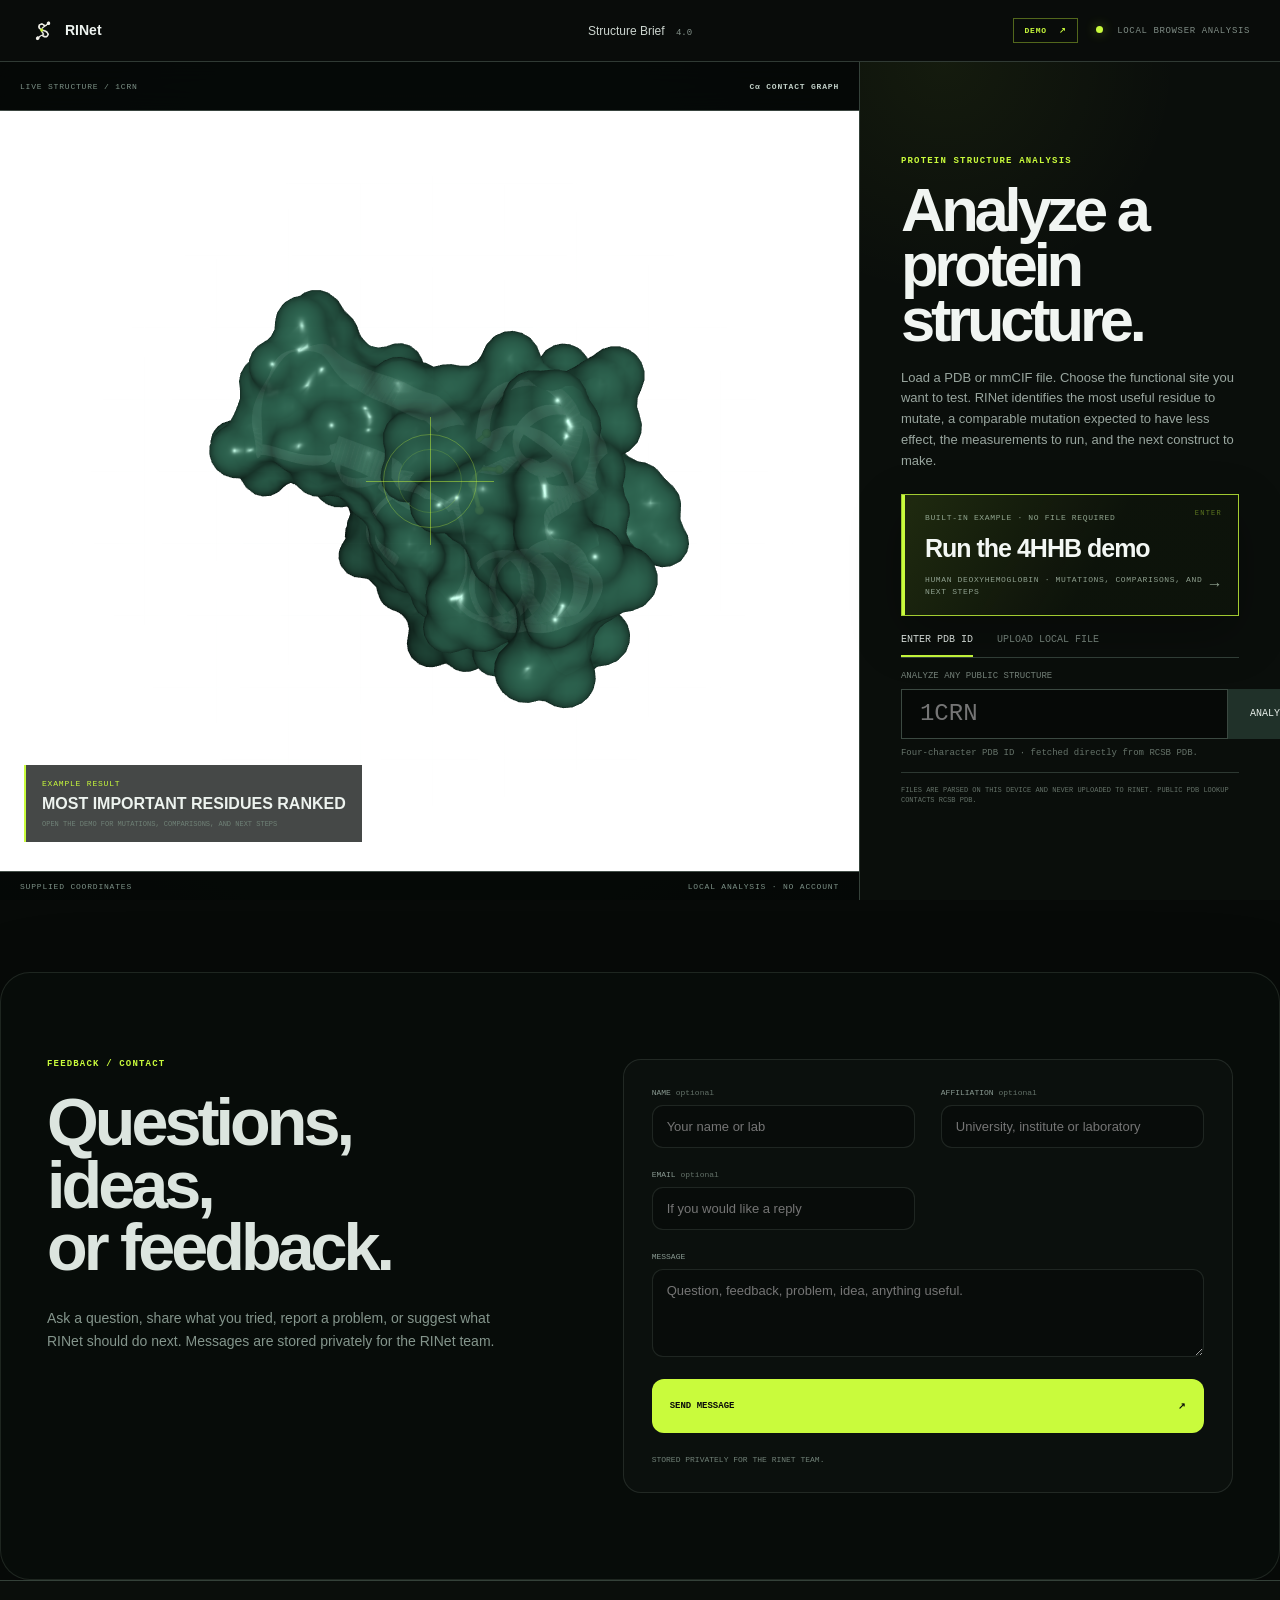
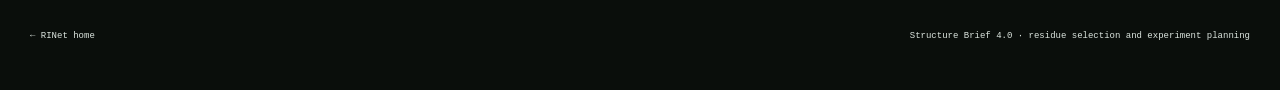
==== commit dfb956c6: "Refine demo into a cinematic workspace" ====
--- a/brief/index.html
+++ b/brief/index.html
@@ -8,7 +8,7 @@
   <link rel="apple-touch-icon" href="/media/rinet-mark.png?v=20260816">
   <link rel="image_src" href="https://rinetlab.com/media/rinet-mark.png?v=20260816">
   <link rel="stylesheet" href="/contact.css?v=1">
-  <link rel="stylesheet" href="/brief/brief.css?v=31">
+  <link rel="stylesheet" href="/brief/brief.css?v=32">
   <title>Structure Brief | RINet</title>
   <meta name="description" content="Choose the protein site you care about. RINet identifies the most useful residue to mutate, a comparison mutation, the measurements to run, and what to test next.">
   <meta property="og:type" content="website">
--- a/brief/brief.css
+++ b/brief/brief.css
@@ -1048,3 +1048,673 @@
 }
 
 @media (prefers-reduced-motion: reduce) { .result-scroll-cue i { animation: none; } }
+
+/* Structure Brief 4.1 — quiet, cinematic workspace */
+:root {
+  --canvas: #040605;
+  --glass: rgba(15, 20, 17, .78);
+  --glass-strong: rgba(18, 24, 20, .94);
+  --hairline: rgba(220, 241, 228, .11);
+  --hairline-strong: rgba(220, 241, 228, .18);
+  --text-primary: #f4f7f5;
+  --text-secondary: #a5b0aa;
+  --text-tertiary: #6f7a74;
+  --radius-xl: 30px;
+  --radius-lg: 22px;
+  --radius-md: 15px;
+  --shadow-soft: 0 34px 100px rgba(0, 0, 0, .34);
+}
+
+html { background: var(--canvas); scroll-behavior: smooth; }
+body.analysis-mode { background: var(--canvas); }
+body.analysis-mode .results {
+  padding: 18px clamp(12px, 2vw, 30px) 80px;
+  background:
+    radial-gradient(circle at 16% 6%, rgba(101, 181, 147, .09), transparent 27%),
+    radial-gradient(circle at 88% 30%, rgba(102, 215, 255, .055), transparent 24%),
+    var(--canvas);
+}
+
+.result-head,
+.molecule-workbench,
+.analysis-status,
+.metric-strip,
+.evidence-lab,
+.scientific-contract,
+.sequence-workbench,
+.validation-studio,
+.ai-guidance,
+.technical-details,
+.receipt,
+.research-contact {
+  width: min(1480px, 100%);
+  margin-left: auto;
+  margin-right: auto;
+}
+
+.result-head {
+  min-height: 88px;
+  margin-bottom: 14px;
+  padding: 16px 22px;
+  border: 1px solid var(--hairline);
+  border-radius: 20px;
+  background: rgba(12, 16, 13, .72);
+  box-shadow: 0 14px 42px rgba(0, 0, 0, .18);
+  backdrop-filter: blur(24px) saturate(125%);
+}
+.result-head h2 { font-size: 24px; letter-spacing: -.035em; }
+.result-quick-form input,
+.result-quick-form button,
+.result-actions > button { border-color: var(--hairline-strong); }
+.result-quick-form input { border-radius: 11px 0 0 11px; background: rgba(0,0,0,.2); }
+.result-quick-form button { border-radius: 0 11px 11px 0; }
+.result-actions > button { border-radius: 11px; background: rgba(255,255,255,.035); }
+
+.molecule-workbench {
+  height: clamp(650px, calc(100svh - 132px), 820px);
+  grid-template-columns: minmax(0, 1.6fr) minmax(370px, .62fr);
+  overflow: hidden;
+  border: 1px solid var(--hairline);
+  border-radius: var(--radius-xl);
+  background: #080b09;
+  box-shadow: var(--shadow-soft);
+}
+.molecule-stage-wrap { border-right-color: var(--hairline); }
+.molecule-stage-wrap::after,
+.ai-guidance::before,
+.discovery-radar::before,
+.experiment-blueprint::before,
+.receipt::before { opacity: .07; }
+#moleculeStage { inset: 0; }
+.molecule-toolbar {
+  top: 14px;
+  left: 14px;
+  right: 14px;
+  min-height: 54px;
+  padding: 8px 12px 8px 16px;
+  border: 1px solid var(--hairline);
+  border-radius: var(--radius-md);
+  background: rgba(7, 10, 8, .72);
+  box-shadow: 0 15px 38px rgba(0,0,0,.22);
+  backdrop-filter: blur(24px) saturate(130%);
+}
+.viewer-controls { gap: 5px; }
+.viewer-controls button,
+.viewer-controls label {
+  min-height: 32px;
+  border: 0;
+  border-radius: 9px;
+  background: rgba(255,255,255,.045);
+}
+.viewer-controls button:last-child { border-right: 0; }
+.viewer-controls button.active,
+.viewer-controls button:hover { background: rgba(201,251,60,.94); }
+.viewer-controls label { border-right: 0; }
+.color-legend,
+.surface-status,
+.structure-callout,
+.viewer-readout span {
+  border: 1px solid var(--hairline);
+  border-radius: 13px;
+  background: rgba(5, 9, 7, .66);
+  box-shadow: 0 16px 38px rgba(0,0,0,.2);
+  backdrop-filter: blur(22px) saturate(120%);
+}
+.surface-status { top: 82px; left: 18px; }
+.color-legend { top: 82px; left: auto; right: 18px; }
+.analysis-reticle { opacity: .18; }
+.structure-callout {
+  left: 22px;
+  bottom: 42px;
+  min-width: 315px;
+  padding: 16px 18px;
+  border-left: 1px solid var(--hairline);
+  box-shadow: inset 2px 0 0 var(--acid), 0 16px 42px rgba(0,0,0,.24);
+}
+.structure-callout strong { font-size: 23px; letter-spacing: -.025em; }
+.viewer-readout { right: 18px; bottom: 42px; }
+.viewer-boundary { left: 22px; right: 22px; border-color: var(--hairline); opacity: .7; }
+
+.best-residues {
+  padding: 28px 24px 24px;
+  border-left: 0;
+  background:
+    radial-gradient(circle at 10% 0, rgba(201,251,60,.065), transparent 30%),
+    rgba(10, 14, 11, .94);
+  scrollbar-color: rgba(201,251,60,.35) transparent;
+}
+.best-residues h3 { max-width: 420px; font-size: clamp(30px, 2.3vw, 40px); line-height: 1; }
+.best-residues > div:first-child > p:not(.eyebrow) { font-size: 12px; line-height: 1.65; }
+.best-residues .hud-definition { border-bottom: 0; padding-bottom: 0; }
+.best-residues #hudThesis {
+  margin-top: 16px;
+  padding: 14px 16px;
+  border: 1px solid var(--hairline);
+  border-radius: 13px;
+  background: rgba(255,255,255,.028);
+  color: #c7d1cb;
+}
+.intel-cards {
+  gap: 8px;
+  margin-top: 14px;
+  border: 0;
+}
+.intel-cards article,
+.intel-cards article:last-child {
+  min-height: 100px;
+  padding: 15px;
+  border: 1px solid var(--hairline);
+  border-radius: 13px;
+  background: rgba(255,255,255,.026);
+}
+.intel-cards strong { font-family: var(--sans); font-size: 17px; letter-spacing: -.02em; }
+.ranked-title { margin-top: 24px; }
+#bestResidueRows { margin-top: 10px; border: 0; }
+.best-residue-row {
+  margin-top: 3px;
+  padding: 11px 10px;
+  border: 0;
+  border-radius: 11px;
+  transition: background .2s ease, transform .2s ease, color .2s ease;
+}
+.best-residue-row:hover,
+.best-residue-row.active {
+  background: rgba(201,251,60,.075);
+  transform: translateX(2px);
+}
+.best-boundary { border-color: var(--hairline); text-transform: none; }
+
+.analysis-status {
+  min-height: 38px;
+  margin-top: 10px;
+  padding: 0 18px;
+  border: 0;
+  border-radius: 12px;
+  background: transparent;
+  color: var(--text-tertiary);
+  text-transform: none;
+}
+.metric-strip {
+  gap: 10px;
+  margin-top: 4px;
+  border: 0;
+  background: transparent;
+}
+.metric-strip div {
+  min-height: 98px;
+  padding: 19px 20px;
+  border: 1px solid var(--hairline);
+  border-radius: 16px;
+  background: rgba(255,255,255,.022);
+}
+.metric-strip strong { margin-top: 18px; font-size: 26px; }
+
+.section-rail,
+body[data-active-section="0"] .section-rail {
+  top: 18px;
+  right: 18px;
+  width: 78px;
+  border: 1px solid var(--hairline-strong);
+  border-radius: 17px;
+  background: rgba(7, 10, 8, .72);
+  box-shadow: 0 18px 48px rgba(0,0,0,.3);
+  backdrop-filter: blur(24px) saturate(130%);
+}
+.section-rail ol { border-color: var(--hairline-strong); border-radius: 14px; overflow: hidden; }
+
+.result-scroll-cue {
+  width: min(330px, calc(100vw - 28px));
+  min-height: 58px;
+  grid-template-columns: 58px 1fr 22px;
+  bottom: 16px;
+  border: 1px solid rgba(201,251,60,.4);
+  border-radius: 18px;
+  background: rgba(9, 14, 10, .8);
+  box-shadow: 0 20px 55px rgba(0,0,0,.42), inset 0 0 0 1px rgba(201,251,60,.035);
+  backdrop-filter: blur(24px) saturate(140%);
+}
+
+.evidence-lab,
+.scientific-contract,
+.sequence-workbench,
+.validation-studio,
+.ai-guidance,
+.technical-details,
+.receipt,
+.research-contact {
+  margin-top: 72px;
+  overflow: hidden;
+  border: 1px solid var(--hairline);
+  border-radius: var(--radius-xl);
+  box-shadow: 0 30px 90px rgba(0,0,0,.22);
+}
+.evidence-lab { padding: 68px 46px 46px; background: rgba(9, 13, 10, .88); }
+.evidence-lab-head { gap: 70px; }
+.evidence-lab-head h3 { max-width: 720px; font-size: clamp(42px, 4.4vw, 70px); line-height: .94; }
+.evidence-lab-head > div:first-child > p:last-child { max-width: 720px; font-size: 15px; line-height: 1.7; }
+.lens-picker-wrap { align-content: end; }
+.lens-picker { gap: 7px; }
+.lens-picker button {
+  min-height: 38px;
+  border: 1px solid var(--hairline);
+  border-radius: 999px;
+  padding: 0 14px;
+  background: rgba(255,255,255,.025);
+  transition: background .2s ease, color .2s ease, border-color .2s ease, transform .2s ease;
+}
+.lens-picker button:hover { transform: translateY(-1px); }
+.lens-picker button.active { border-color: rgba(201,251,60,.42); background: rgba(201,251,60,.12); box-shadow: none; }
+
+.experiment-spine {
+  grid-template-columns: repeat(3, 1fr);
+  gap: 10px;
+  margin-top: 38px;
+  border: 0;
+  background: transparent;
+}
+.experiment-spine a,
+.experiment-spine a:nth-child(3n),
+.experiment-spine a:nth-child(-n+3) {
+  min-height: 174px;
+  padding: 20px;
+  border: 1px solid var(--hairline);
+  border-radius: 17px;
+  background: rgba(255,255,255,.025);
+  transition: transform .22s ease, border-color .22s ease, background .22s ease;
+}
+.experiment-spine a:hover {
+  transform: translateY(-2px);
+  border-color: var(--hairline-strong);
+  background: rgba(255,255,255,.042);
+}
+.experiment-spine a > strong { max-width: 330px; font-size: 17px; line-height: 1.24; }
+.workflow-answer { border-color: var(--hairline); }
+
+.target-director,
+.lens-context,
+.calculation-details,
+.adaptive-cycle,
+.selected-action,
+.atomic-evidence,
+.evidence-lab-grid {
+  overflow: hidden;
+  border: 1px solid var(--hairline);
+  border-radius: var(--radius-lg);
+  background: rgba(255,255,255,.018);
+  box-shadow: none;
+}
+.target-director { margin-top: 14px; }
+.target-director-copy,
+.target-director-controls,
+.mechanics-readout article,
+.assay-setup-copy,
+.assay-setup-form { border-color: var(--hairline); }
+.target-director-controls select,
+.target-director-controls input,
+.target-director-controls button,
+.assay-setup-form input,
+.assay-setup-form button {
+  border-radius: 10px;
+  border-color: var(--hairline-strong);
+}
+.mechanics-readout { gap: 1px; background: var(--hairline); }
+.mechanics-readout article { border: 0; background: #0b100d; }
+.lens-context { margin-top: 14px; }
+.calculation-details { margin-top: 10px; }
+.calculation-details summary,
+.design-details summary { min-height: 56px; text-transform: none; }
+
+.adaptive-cycle {
+  margin-top: 22px;
+  box-shadow: none;
+  background: rgba(6,10,7,.58);
+}
+.adaptive-cycle-head {
+  min-height: 0;
+  padding: 34px;
+  border-color: var(--hairline);
+  background: radial-gradient(circle at 0 0, rgba(102,215,255,.065), transparent 36%);
+}
+.adaptive-cycle-actions { gap: 7px; }
+.adaptive-cycle-actions label,
+.adaptive-cycle-actions button,
+.adaptive-result-bar label,
+.adaptive-result-bar button {
+  border-radius: 11px;
+  border-color: var(--hairline-strong);
+}
+.adaptive-cycle-actions button:first-of-type { border-color: transparent; }
+.demo-data-note { margin: 12px; border: 0; border-radius: 13px; background: rgba(201,251,60,.07); }
+.adaptive-table-wrap {
+  margin: 12px;
+  border: 1px solid var(--hairline);
+  border-radius: 16px;
+  background: rgba(0,0,0,.16);
+}
+.adaptive-table { margin-top: 0; }
+.adaptive-table th,
+.adaptive-table td { border-right: 0; border-bottom-color: var(--hairline); }
+.adaptive-table th { background: rgba(255,255,255,.035); }
+.adaptive-table tbody tr:hover { background: rgba(255,255,255,.025); }
+.adaptive-result-input { border-radius: 8px; border-color: var(--hairline-strong); }
+.measurement-intro,
+.adaptive-result-bar,
+.adaptive-status,
+.adaptive-next { border-color: var(--hairline); background: transparent; }
+.measurement-intro { margin: 12px 12px 0; border: 1px solid var(--hairline); border-radius: 14px; }
+.adaptive-result-bar { margin: 0 12px; }
+.adaptive-status { margin: 0 12px; }
+.adaptive-next {
+  gap: 10px;
+  margin: 12px;
+  border: 0;
+  background: transparent;
+}
+.adaptive-next > div {
+  border: 1px solid var(--hairline);
+  border-radius: 15px;
+  background: rgba(255,255,255,.022);
+}
+.next-experiment-row { border-color: var(--hairline); }
+.next-experiment-row button { color: #eff5f1; }
+.design-details { margin: 12px; border: 1px solid var(--hairline); border-radius: 14px; }
+
+.prior-art-boundary {
+  display: flex;
+  gap: 10px;
+  overflow-x: auto;
+  margin: 16px 0 0;
+  padding: 4px 0 10px;
+  border: 0;
+  background: transparent;
+  scroll-snap-type: x proximity;
+}
+.prior-art-boundary > div,
+.prior-art-boundary article {
+  min-width: 270px;
+  min-height: 185px;
+  flex: 1 0 270px;
+  border: 1px solid var(--hairline);
+  border-radius: 16px;
+  background: rgba(255,255,255,.02);
+  scroll-snap-align: start;
+}
+.prior-art-boundary > div:first-child { min-width: 320px; flex-basis: 320px; }
+.prior-art-boundary a { color: #e8f5c7; }
+
+.evidence-residue-picker {
+  gap: 7px;
+  padding-bottom: 4px;
+  border: 0;
+}
+.evidence-residue-button {
+  min-height: 88px;
+  border: 1px solid var(--hairline);
+  border-radius: 13px;
+  background: rgba(255,255,255,.022);
+}
+.evidence-residue-button.active { box-shadow: inset 0 0 0 1px rgba(201,251,60,.35); }
+.selected-action,
+.atomic-evidence { margin-top: 14px; box-shadow: none; }
+.selected-action-head,
+.selected-action-grid > div,
+.selected-action-rule,
+.selected-action-status,
+.atomic-evidence-head,
+.atomic-evidence-metrics,
+.atomic-evidence-metrics article,
+.atomic-evidence-grid > article,
+.atomic-contrast { border-color: var(--hairline); }
+.selected-action-grid { gap: 8px; padding: 8px; }
+.selected-action-grid > div {
+  min-height: 128px;
+  border: 1px solid var(--hairline);
+  border-radius: 13px;
+  background: rgba(255,255,255,.018);
+}
+.selected-action-buttons button { border-radius: 999px; border-color: var(--hairline-strong); }
+.selected-action-rule { margin: 0 8px 8px; border: 1px solid rgba(201,251,60,.18); border-radius: 13px; background: rgba(201,251,60,.04); }
+.atomic-evidence-metrics { gap: 1px; background: var(--hairline); }
+.atomic-evidence-metrics article { border: 0; background: #0a0f0c; }
+.atomic-evidence-grid { gap: 1px; background: var(--hairline); }
+.atomic-evidence-grid > article { border: 0; background: #090e0b; }
+.atomic-contrast { margin: 8px; border: 1px solid var(--hairline); border-radius: 14px; }
+.evidence-lab-grid { gap: 8px; margin-top: 14px; padding: 8px; border: 1px solid var(--hairline); }
+.evidence-lab-grid > article {
+  min-height: 500px;
+  border: 1px solid var(--hairline);
+  border-radius: 15px;
+  background: rgba(255,255,255,.018);
+}
+#networkMap { border-radius: 14px; }
+
+.scientific-contract,
+.sequence-workbench,
+.validation-studio { padding: 62px 46px; background: rgba(9,13,10,.88); }
+.contract-grid,
+.validation-grid { gap: 10px; border: 0; }
+.contract-grid article,
+.validation-grid > article {
+  border: 1px solid var(--hairline);
+  border-radius: 16px;
+  background: rgba(255,255,255,.022);
+}
+.sequence-note { border: 1px solid var(--hairline); border-radius: 13px; background: rgba(255,255,255,.025); }
+.sequence-actions button,
+.sequence-actions a,
+.chain-tabs button { border-radius: 999px; }
+.sequence-strip { gap: 6px; }
+.sequence-residue { border-radius: 8px; }
+
+.ai-guidance { background: rgba(7,11,8,.9); }
+.guidance-heading {
+  min-height: 280px;
+  padding: 56px 46px 44px;
+  border: 0;
+  background: radial-gradient(circle at 82% 30%, rgba(102,215,255,.085), transparent 28%);
+}
+.guidance-heading::before,
+.guidance-heading::after,
+.blueprint-head::after { display: none; }
+.guidance-summary { gap: 9px; padding: 0 12px 12px; border: 0; background: transparent; }
+.guidance-summary article {
+  min-height: 190px;
+  border: 1px solid var(--hairline);
+  border-radius: 16px;
+  background: rgba(255,255,255,.02);
+}
+.guidance-summary article::before,
+.guidance-summary article::after { display: none; }
+.guidance-grid { gap: 9px; padding: 0 12px 12px; background: transparent; }
+.guidance-grid article,
+.guidance-grid article:nth-child(even) {
+  min-height: 175px;
+  border: 1px solid var(--hairline);
+  border-radius: 16px;
+  background: rgba(255,255,255,.018);
+  box-shadow: none;
+}
+.guidance-grid article::after { display: none; }
+.discovery-radar,
+.experiment-blueprint { margin: 12px; border: 1px solid var(--hairline); border-radius: 22px; background: rgba(255,255,255,.014); }
+.discovery-head,
+.blueprint-head { min-height: 0; padding: 46px 34px 34px; background: transparent; }
+.discovery-modes { gap: 7px; margin: 0 12px; padding: 7px; border: 1px solid var(--hairline); border-radius: 15px; background: rgba(0,0,0,.15); }
+.discovery-modes button {
+  min-height: 56px;
+  border: 0;
+  border-radius: 10px;
+  background: transparent;
+}
+.discovery-modes button.active { border: 0; background: rgba(102,215,255,.1); box-shadow: none; }
+.discovery-console { gap: 8px; margin: 10px 12px 12px; border: 0; background: transparent; }
+.discovery-thesis,
+.discovery-panels article {
+  border: 1px solid var(--hairline);
+  border-radius: 15px;
+  background: rgba(255,255,255,.018);
+}
+.discovery-thesis { border-right: 1px solid var(--hairline); }
+.discovery-panels { gap: 8px; }
+.discovery-panels article { min-height: 290px; }
+.discovery-panels article::after { display: none; }
+.blueprint-grid { gap: 9px; padding: 0 12px 12px; background: transparent; }
+.blueprint-grid > article,
+.blueprint-grid > article:nth-child(even) {
+  min-height: 410px;
+  border: 1px solid var(--hairline);
+  border-radius: 16px;
+  background: rgba(255,255,255,.018);
+  box-shadow: none;
+}
+.blueprint-grid > article::after { display: none; }
+.guidance-note { margin: 12px; border: 1px solid var(--hairline); border-radius: 14px; background: rgba(255,255,255,.018); }
+
+.technical-details { padding: 0 30px; background: rgba(9,13,10,.88); }
+.technical-details > summary { margin: 0 -30px; padding: 0 30px; border: 0; background: transparent; }
+.technical-details > summary:hover,
+.technical-details[open] > summary { background: rgba(255,255,255,.025); }
+.receipt { padding: 72px 46px; background: rgba(9,13,10,.88); }
+.research-contact { padding: 86px 46px; background: rgba(9,13,10,.88); }
+.research-contact-form { border: 1px solid var(--hairline); border-radius: 18px; box-shadow: none; background: rgba(255,255,255,.018); }
+.research-contact-form input:not(.contact-honey),
+.research-contact-form textarea { border-radius: 11px; border-color: var(--hairline); background: rgba(0,0,0,.2); }
+.research-contact-form > button { border-radius: 12px; }
+.copy-dialog { border-color: var(--hairline-strong); border-radius: 22px; overflow: hidden; box-shadow: 0 30px 110px rgba(0,0,0,.75); }
+
+@media (max-width: 1080px) {
+  .molecule-workbench { height: auto; grid-template-columns: 1fr; }
+  .molecule-stage-wrap { min-height: 660px; }
+  .best-residues { min-height: 0; max-height: none; }
+  .target-director { grid-template-columns: 1fr; }
+  .experiment-spine { grid-template-columns: repeat(2, 1fr); }
+  .experiment-spine a,
+  .experiment-spine a:nth-child(3n),
+  .experiment-spine a:nth-child(-n+3) { border: 1px solid var(--hairline); }
+  .adaptive-next { grid-template-columns: 1fr; }
+  .selected-action-grid { grid-template-columns: 1fr 1fr; }
+  .evidence-lab-grid { grid-template-columns: 1fr; }
+  .discovery-console { grid-template-columns: 1fr; }
+  .discovery-thesis { border-bottom: 1px solid var(--hairline); }
+}
+
+@media (max-width: 700px) {
+  body.analysis-mode .results { padding: 8px 8px 54px; }
+  .result-head { margin-bottom: 8px; padding: 14px 16px 14px; border-radius: 20px; }
+  .result-head h2 { font-size: 23px; }
+  .result-actions { gap: 10px; }
+  .result-actions > button { padding: 9px 10px; }
+  .molecule-workbench { border-radius: 22px; }
+  .molecule-stage-wrap { min-height: 610px; }
+  #moleculeStage { inset: 0; }
+  .molecule-toolbar {
+    top: 10px;
+    left: 10px;
+    right: 10px;
+    padding: 10px;
+    border-radius: 14px;
+  }
+  .viewer-controls { gap: 4px; }
+  .viewer-controls button,
+  .viewer-controls label { min-height: 30px; padding-left: 7px; padding-right: 7px; }
+  .surface-status { top: 118px; left: 10px; min-width: 0; }
+  .color-legend { top: 188px; left: 12px; right: 12px; }
+  .structure-callout { left: 12px; right: 12px; bottom: 38px; min-width: 0; }
+  .best-residues { padding: 28px 18px 22px; }
+  .best-residues h3 { font-size: 34px; }
+  .metric-strip { display: flex; overflow-x: auto; scroll-snap-type: x mandatory; }
+  .metric-strip div { min-width: 145px; flex: 0 0 145px; scroll-snap-align: start; }
+  .section-rail,
+  body[data-active-section="0"] .section-rail { top: 12px; right: 12px; border-radius: 14px; }
+  .evidence-lab,
+  .scientific-contract,
+  .sequence-workbench,
+  .validation-studio,
+  .ai-guidance,
+  .technical-details,
+  .receipt,
+  .research-contact { margin-top: 42px; border-radius: 22px; }
+  .evidence-lab,
+  .scientific-contract,
+  .sequence-workbench,
+  .validation-studio { padding: 42px 18px 24px; }
+  .evidence-lab-head h3 { font-size: 42px; }
+  .lens-picker { gap: 6px; }
+  .experiment-spine {
+    display: flex;
+    gap: 9px;
+    overflow-x: auto;
+    padding-bottom: 6px;
+    scroll-snap-type: x mandatory;
+  }
+  .experiment-spine a,
+  .experiment-spine a:nth-child(3n),
+  .experiment-spine a:nth-child(-n+3),
+  .experiment-spine a:nth-child(2n) {
+    width: 82vw;
+    min-width: 280px;
+    min-height: 190px;
+    flex: 0 0 82vw;
+    border: 1px solid var(--hairline);
+    scroll-snap-align: start;
+  }
+  .target-director,
+  .lens-context,
+  .adaptive-cycle,
+  .selected-action,
+  .atomic-evidence,
+  .evidence-lab-grid { border-radius: 18px; }
+  .adaptive-cycle-head { padding: 27px 18px; }
+  .adaptive-table-wrap { margin: 8px; }
+  .measurement-intro,
+  .adaptive-result-bar,
+  .adaptive-status { margin-left: 8px; margin-right: 8px; }
+  .adaptive-next { margin: 8px; }
+  .adaptive-next > div { padding: 20px 18px; }
+  .prior-art-boundary > div,
+  .prior-art-boundary article { min-width: 82vw; flex-basis: 82vw; }
+  .evidence-residue-picker { grid-template-columns: repeat(10, minmax(142px, 1fr)); }
+  .selected-action-grid { grid-template-columns: 1fr; }
+  .selected-action-grid > div { min-height: 0; }
+  .selected-action-buttons { display: flex; overflow-x: auto; flex-wrap: nowrap; }
+  .selected-action-buttons button { flex: 0 0 auto; }
+  .atomic-evidence-metrics { display: flex; overflow-x: auto; background: transparent; }
+  .atomic-evidence-metrics article,
+  .atomic-evidence-metrics article:nth-child(3),
+  .atomic-evidence-metrics article:nth-child(even) {
+    min-width: 150px;
+    flex: 0 0 150px;
+    border: 1px solid var(--hairline);
+  }
+  .guidance-heading { padding: 42px 22px 34px; }
+  .guidance-summary { display: flex; overflow-x: auto; scroll-snap-type: x mandatory; }
+  .guidance-summary article { min-width: 78vw; flex: 0 0 78vw; scroll-snap-align: start; }
+  .guidance-grid { grid-template-columns: 1fr; }
+  .discovery-radar,
+  .experiment-blueprint { margin: 8px; border-radius: 18px; }
+  .discovery-head,
+  .blueprint-head { padding: 38px 20px 28px; }
+  .discovery-modes { display: flex; overflow-x: auto; }
+  .discovery-modes button { min-width: 155px; flex: 0 0 155px; }
+  .discovery-panels { grid-template-columns: 1fr; }
+  .discovery-panels article { min-height: 210px; }
+  .blueprint-grid { grid-template-columns: 1fr; }
+  .blueprint-grid > article { min-height: 0; }
+  .technical-details { padding-left: 18px; padding-right: 18px; }
+  .technical-details > summary { margin: 0 -18px; padding: 0 18px; }
+  .receipt,
+  .research-contact { padding: 62px 22px; }
+}
+
+@media (prefers-reduced-motion: no-preference) {
+  .molecule-workbench,
+  .evidence-lab,
+  .scientific-contract,
+  .sequence-workbench,
+  .validation-studio,
+  .ai-guidance { animation: surfaceReveal .55s cubic-bezier(.2,.75,.2,1) both; }
+  @keyframes surfaceReveal {
+    from { opacity: 0; transform: translateY(10px); }
+    to { opacity: 1; transform: none; }
+  }
+}
